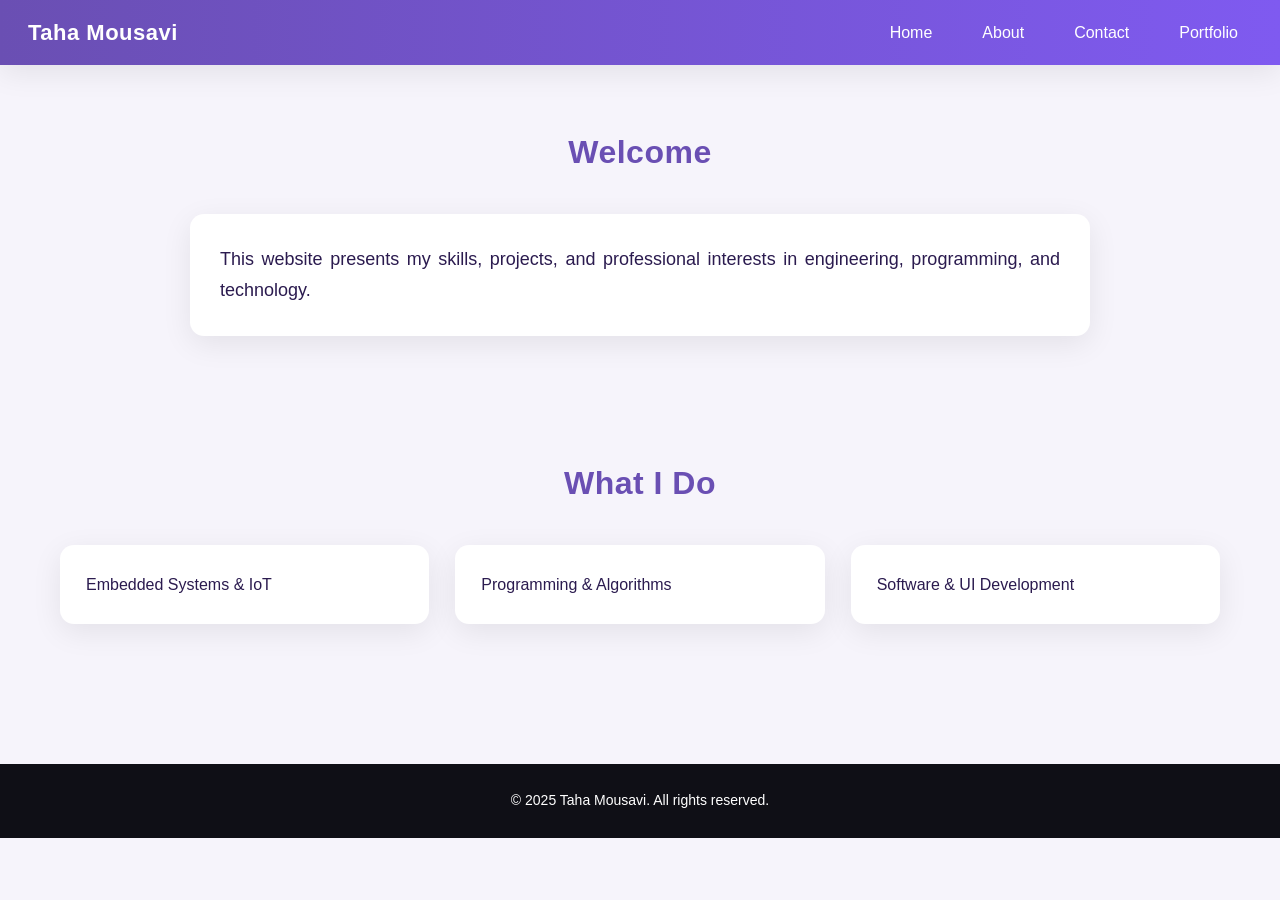
==== index.html @ 92755683 "Initial commit - personal website" ====
<!DOCTYPE html>
<html lang="en">
<head>
  <meta charset="UTF-8">
  <meta name="viewport" content="width=device-width, initial-scale=1.0">
  <title>Taha Mousavi | Home</title>
  <link rel="stylesheet" href="navbar.css">
</head>
<body>

<div class="navbar">
  <span class="logo">Taha Mousavi</span>
  <ul>
    <li><a href="index.html">Home</a></li>
    <li><a href="about.html">About</a></li>
    <li><a href="contact.html">Contact</a></li>
    <li><a href="portfolio.html">Portfolio</a></li>
  </ul>
</div>

<section class="about-section">
  <h2 class="h2txt">Welcome</h2>
  <p class="text-about">
    This website presents my skills, projects, and professional interests in
    engineering, programming, and technology.
  </p>
</section>

<section class="portfolio">
  <h2 class="h2txt">What I Do</h2>
  <ul class="project-list">
    <li>Embedded Systems & IoT</li>
    <li>Programming & Algorithms</li>
    <li>Software & UI Development</li>
  </ul>
</section>

<footer class="site-footer">
  <p>&copy; 2025 Taha Mousavi. All rights reserved.</p>
</footer>

</body>
</html>
---- navbar.css ----
* {
  margin: 0;
  padding: 0;
  box-sizing: border-box;
}

:root {
  --primary: #6a4fb3;
  --secondary: #d9ccff;
  --bg: #f6f4fb;
  --card-bg: #ffffff;
  --text-dark: #2b1b4f;
  --accent: #5c7cfa;
  --radius: 14px;
  --shadow-soft: 0 8px 30px rgba(0,0,0,0.08);
  --shadow-hover: 0 14px 45px rgba(5, 5, 5, 0.15);
}

body {
  font-family: "Segoe UI", Arial, sans-serif;
  line-height: 1.7;
  background-color: var(--bg);
  color: var(--text-dark);
}


.navbar {
  background: linear-gradient(90deg, var(--primary), #7f5af0);
  display: flex;
  justify-content: space-between;
  align-items: center;
  padding: 0 28px;
  height: 65px;
  box-shadow: var(--shadow-soft);
}

.logo {
  color: #fff;
  font-size: 22px;
  font-weight: 700;
  letter-spacing: 0.5px;
}

.navbar ul {
  list-style: none;
  display: flex;
  gap: 22px;
}

.navbar ul li a {
  color: #fff;
  text-decoration: none;
  padding: 8px 14px;
  border-radius: 8px;
  font-weight: 500;
  transition: background 0.3s, transform 0.2s;
}

.navbar ul li a:hover {
  background: rgba(255,255,255,0.18);
  transform: translateY(-2px);
}

.navbar ul li a.active {
  background: rgba(255,255,255,0.28);
  font-weight: 600;
}


section {
  padding: 60px 20px;
}

.h2txt {
  text-align: center;
  color: var(--primary);
  font-size: 32px;
  margin-bottom: 35px;
  letter-spacing: 0.5px;
}


.about-section {
  max-width: 1100px;
  margin: auto;
  display: flex;
  flex-direction: column;
  align-items: center;
}

.image-box {
  text-align: center;
  margin-bottom: 30px;
}

.image-box img {
  width: 190px;
  border-radius: 22px;
  box-shadow: var(--shadow-soft);
}

.image-box figcaption {
  margin-top: 10px;
  font-size: 14px;
  opacity: 0.7;
}

.text-about {
  max-width: 900px;
  background: var(--card-bg);
  padding: 30px;
  border-radius: var(--radius);
  box-shadow: var(--shadow-soft);
  font-size: 18px;
  text-align: justify;
  max-height: 260px;
  overflow-y: auto;
}


.skills-list {
  list-style: none;
  max-width: 1100px;
  margin: 0 auto;
  display: flex;
  flex-wrap: wrap;
  gap: 22px;
}

.skills-list li {
  flex: 1 1 260px;
  background: var(--card-bg);
  padding: 24px;
  border-radius: var(--radius);
  box-shadow: var(--shadow-soft);
  font-size: 18px;
  font-weight: 600;
  transition: transform 0.3s, box-shadow 0.3s, background 0.3s;
}

.skills-list li:hover {
  transform: translateY(-8px);
  box-shadow: var(--shadow-hover);
  background: linear-gradient(180deg, #ffffff, #f2eeff);
}

.skill-details {
  margin-top: 12px;
  font-weight: normal;
  font-size: 15px;
}


.portfolio {
  max-width: 1200px;
  margin: auto;
}

.project-list {
  list-style: none;
  display: grid;
  grid-template-columns: repeat(auto-fit, minmax(280px, 1fr));
  gap: 26px;
}

.project-list li {
  background: var(--card-bg);
  padding: 26px;
  border-radius: var(--radius);
  box-shadow: var(--shadow-soft);
  transition: transform 0.3s, box-shadow 0.3s, background 0.3s;
}

.project-list li:hover {
  transform: translateY(-10px);
  box-shadow: var(--shadow-hover);
  background: linear-gradient(180deg, #ffffff, #f2eeff);
}

.project-link {
  display: inline-block;
  margin-top: 12px;
  color: var(--accent);
  text-decoration: none;
  font-weight: 600;
}

.project-link:hover {
  color: var(--primary);
  text-decoration: underline;
}


.contact-section {
  max-width: 800px;
  margin: auto;
}

.contact-form {
  background: var(--card-bg);
  padding: 35px;
  border-radius: var(--radius);
  box-shadow: var(--shadow-soft);
  display: flex;
  flex-direction: column;
  gap: 20px;
}

.form-group {
  display: flex;
  flex-direction: column;
}

.form-group label {
  font-weight: 600;
  margin-bottom: 6px;
}


.form-group input,
.form-group textarea {
  padding: 12px;
  border-radius: 10px;
  border: 2px solid #ddd;
  font-size: 16px;
  transition: border-color 0.3s, box-shadow 0.3s, background 0.3s;
}

.form-group input:hover,
.form-group textarea:hover {
  border-color: var(--accent);
}

.form-group input:focus,
.form-group textarea:focus {
  outline: none;
  border-color: var(--primary);
  background-color: #f3f0ff;
  box-shadow: 0 0 0 3px rgba(106,79,179,0.25);
}


.contact-form button {
  background: var(--accent);
  color: #fff;
  border: none;
  padding: 14px;
  font-size: 17px;
  border-radius: 10px;
  cursor: pointer;
  transition: background 0.3s, transform 0.2s;
}

.contact-form button:hover {
  background: var(--primary);
  transform: translateY(-2px);
}

.site-footer {
  background: #0f0f16;
  color: #fff;
  text-align: center;
  padding: 25px 10px;
  margin-top: 80px;
  font-size: 14px;
}

@media (max-width: 768px) {
  .navbar {
    flex-direction: column;
    height: auto;
    padding: 18px;
  }

  .navbar ul {
    flex-direction: column;
    gap: 14px;
  }

  .text-about {
    font-size: 16px;
    max-height: none;
  }
}
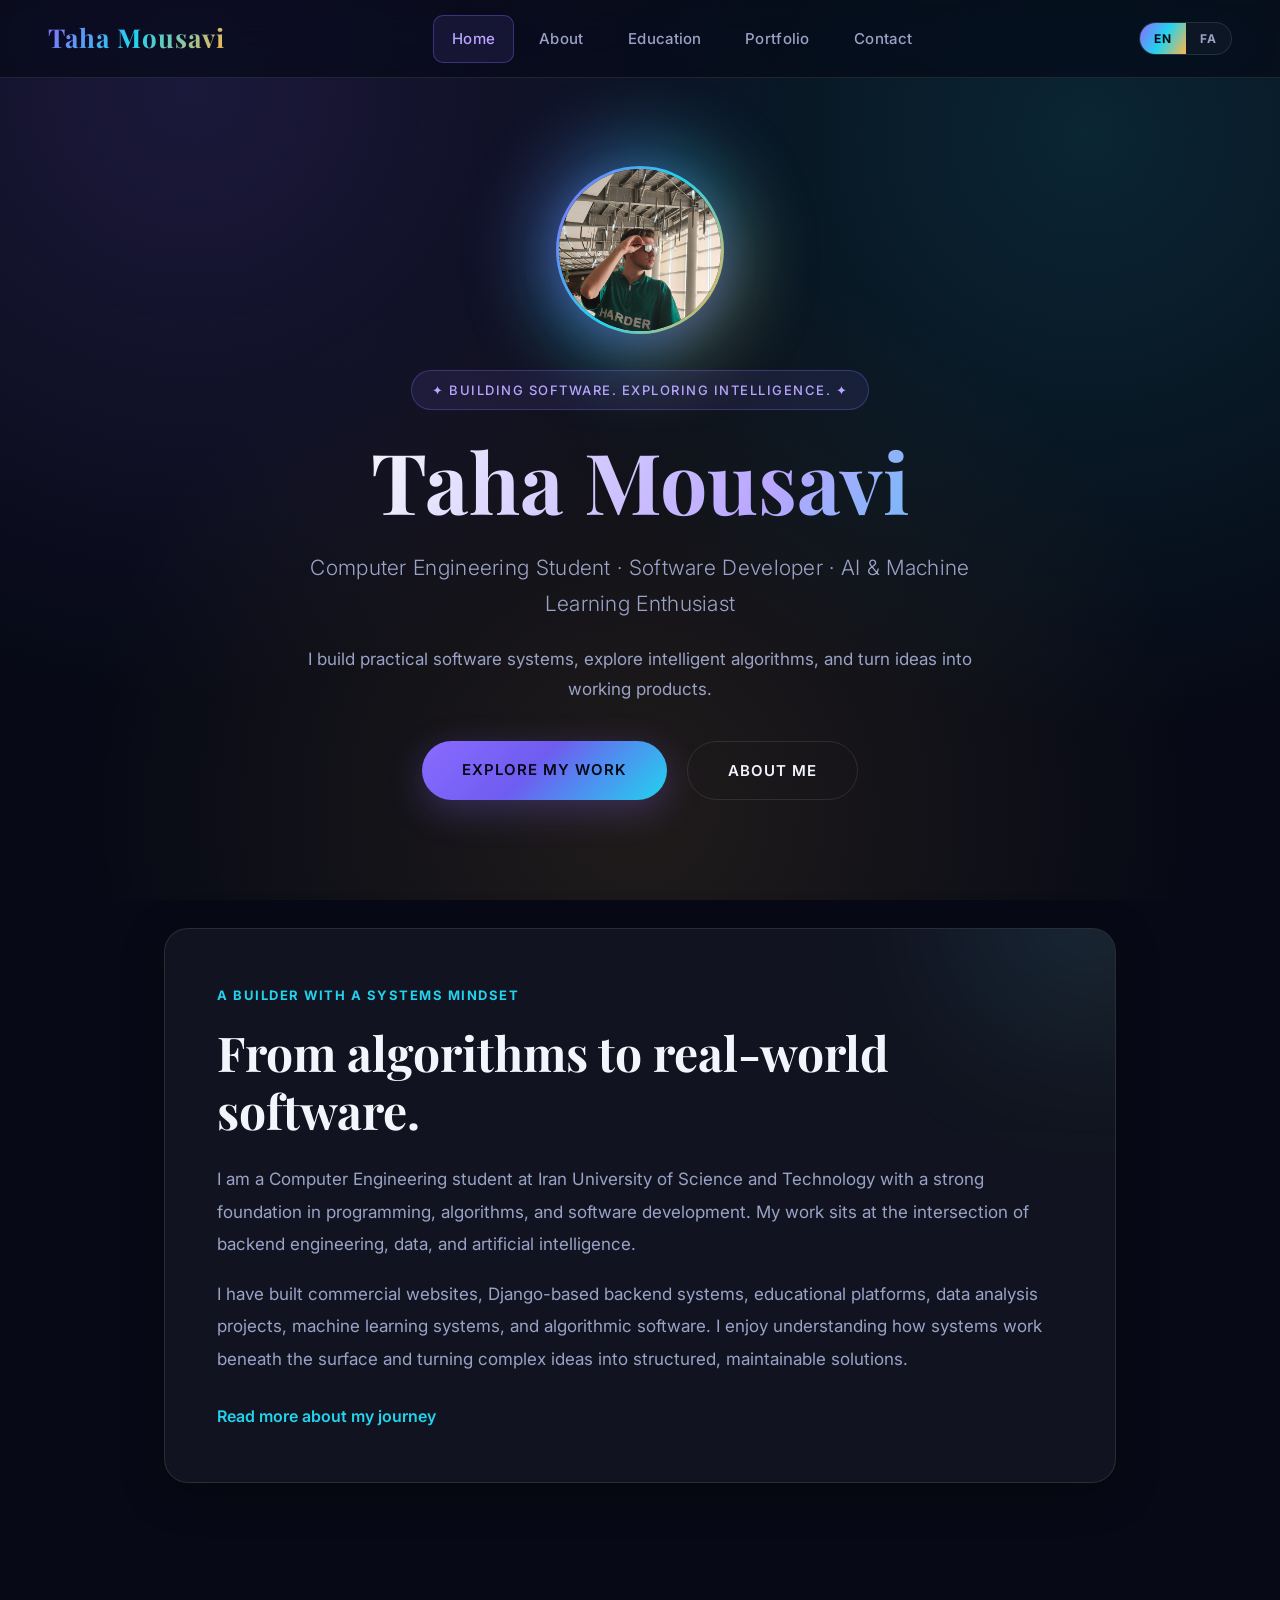
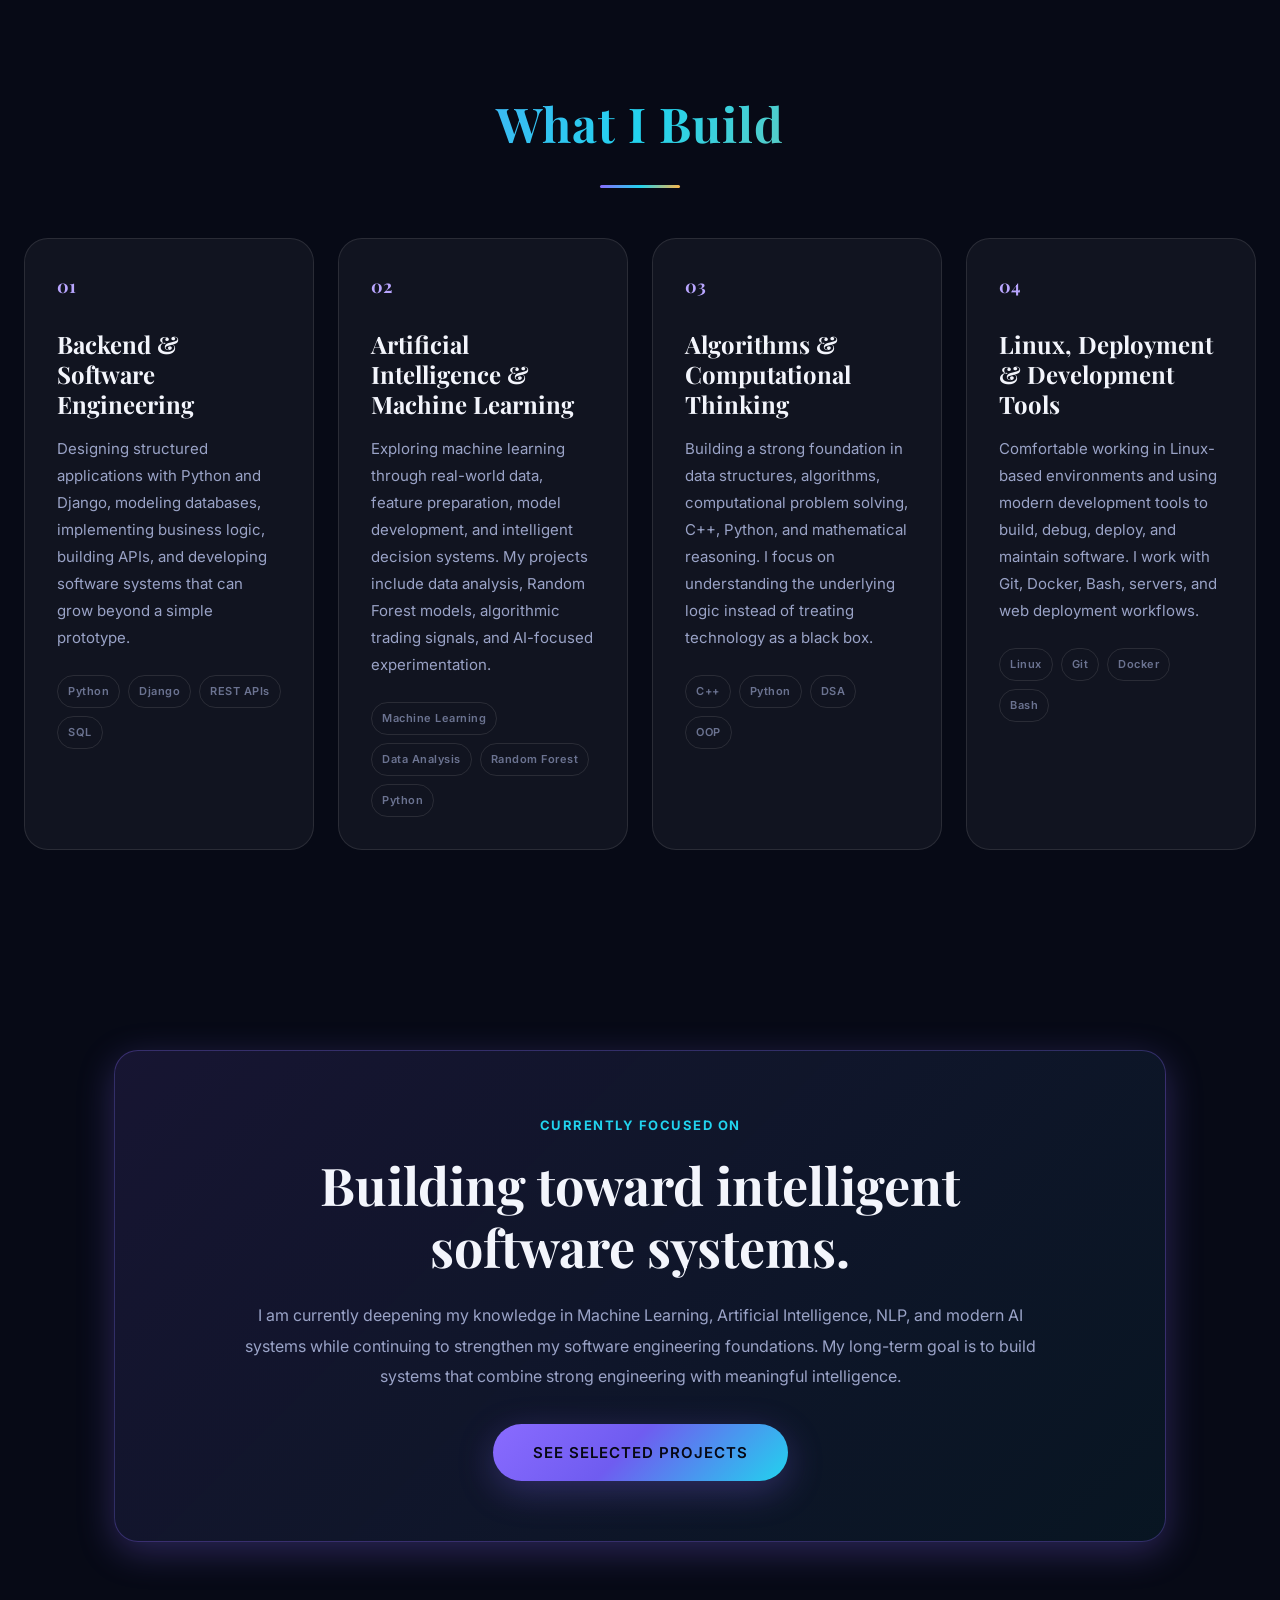
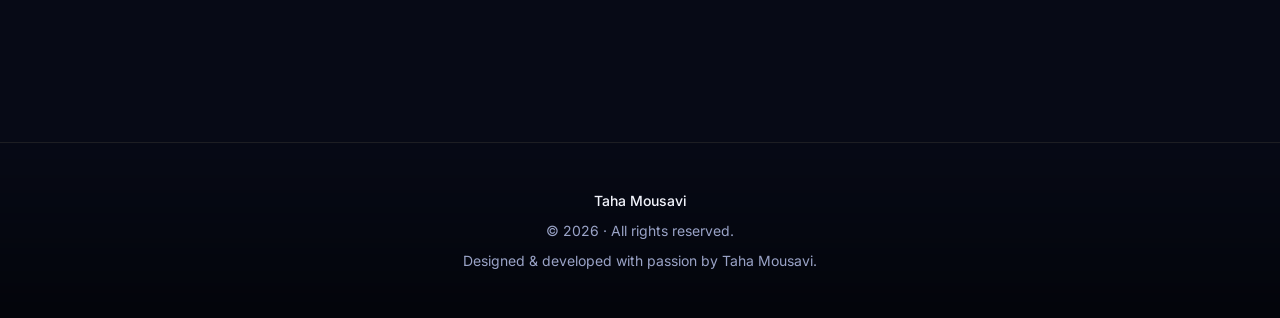
==== commit 480780af: "Update portfolio website and add education page" ====
--- a/index.html
+++ b/index.html
@@ -1,43 +1,599 @@
 <!DOCTYPE html>
-<html lang="en">
+<html lang="en" dir="ltr">
+
 <head>
+
   <meta charset="UTF-8">
+
   <meta name="viewport" content="width=device-width, initial-scale=1.0">
-  <title>Taha Mousavi | Home</title>
+
+  <title
+    data-en="Taha Mousavi | Software Engineer & AI/ML Developer"
+    data-fa="طاها موسوی | مهندس نرم‌افزار و توسعه‌دهنده AI/ML">
+
+    Taha Mousavi | Software Engineer & AI/ML Developer
+
+  </title>
+
+  <meta
+    name="description"
+    data-en="Taha Mousavi is a Computer Engineering student, software developer, and AI/ML enthusiast focused on building practical software systems and intelligent applications."
+    data-fa="طاها موسوی دانشجوی مهندسی کامپیوتر و توسعه‌دهنده نرم‌افزار با تمرکز بر ساخت سیستم‌های کاربردی و اپلیکیشن‌های هوشمند است."
+    content="Taha Mousavi is a Computer Engineering student, software developer, and AI/ML enthusiast focused on building practical software systems and intelligent applications.">
+
   <link rel="stylesheet" href="navbar.css">
+
+  <link rel="preconnect" href="https://fonts.googleapis.com">
+
+  <link rel="preconnect"
+        href="https://fonts.gstatic.com"
+        crossorigin>
+
+  <link
+    href="https://fonts.googleapis.com/css2?family=Inter:wght@300;400;500;600;700;800&family=Playfair+Display:wght@400;600;700&family=Vazirmatn:wght@400;500;600;700&display=swap"
+    rel="stylesheet">
+
 </head>
+
+
 <body>
 
+
+<!-- ================= NAVBAR ================= -->
+
 <div class="navbar">
-  <span class="logo">Taha Mousavi</span>
+
+  <span class="logo">
+    Taha Mousavi
+  </span>
+
+
   <ul>
-    <li><a href="index.html">Home</a></li>
-    <li><a href="about.html">About</a></li>
-    <li><a href="contact.html">Contact</a></li>
-    <li><a href="portfolio.html">Portfolio</a></li>
+
+    <li>
+      <a
+        href="index.html"
+        class="active"
+        data-en="Home"
+        data-fa="خانه">
+
+        Home
+
+      </a>
+    </li>
+
+
+    <li>
+      <a
+        href="about.html"
+        data-en="About"
+        data-fa="درباره من">
+
+        About
+
+      </a>
+    </li>
+
+
+    <li>
+      <a
+        href="education.html"
+        data-en="Education"
+        data-fa="تحصیلات">
+
+        Education
+
+      </a>
+    </li>
+
+
+    <li>
+      <a
+        href="portfolio.html"
+        data-en="Portfolio"
+        data-fa="نمونه‌کارها">
+
+        Portfolio
+
+      </a>
+    </li>
+
+
+    <li>
+      <a
+        href="contact.html"
+        data-en="Contact"
+        data-fa="تماس">
+
+        Contact
+
+      </a>
+    </li>
+
   </ul>
+
+
+  <div class="navbar-controls">
+
+
+    <div
+      class="lang-toggle"
+      role="group"
+      aria-label="Language">
+
+      <button
+        type="button"
+        data-lang="en">
+
+        EN
+
+      </button>
+
+
+      <button
+        type="button"
+        data-lang="fa">
+
+        FA
+
+      </button>
+
+    </div>
+
+
+    <button
+      class="hamburger"
+      aria-label="Toggle menu"
+      aria-expanded="false">
+
+      <span></span>
+
+      <span></span>
+
+      <span></span>
+
+    </button>
+
+  </div>
+
 </div>
 
-<section class="about-section">
-  <h2 class="h2txt">Welcome</h2>
-  <p class="text-about">
-    This website presents my skills, projects, and professional interests in
-    engineering, programming, and technology.
+
+<!-- ================= HERO ================= -->
+
+<section class="hero">
+
+
+  <div class="hero-photo">
+
+    <img
+      src="myphoto.jpeg"
+      alt="Taha Mousavi">
+
+  </div>
+
+
+  <span
+    class="hero-badge"
+    data-en="✦ Building Software. Exploring Intelligence. ✦"
+    data-fa="✦ ساخت نرم‌افزار. کشف هوش. ✦">
+
+    ✦ Building Software. Exploring Intelligence. ✦
+
+  </span>
+
+
+  <h1 class="hero-title">
+
+    Taha Mousavi
+
+  </h1>
+
+
+  <p
+    class="hero-subtitle"
+    data-en="Computer Engineering Student · Software Developer · AI & Machine Learning Enthusiast"
+    data-fa="دانشجوی مهندسی کامپیوتر · توسعه‌دهنده نرم‌افزار · علاقه‌مند به هوش مصنوعی و یادگیری ماشین">
+
+    Computer Engineering Student · Software Developer · AI & Machine Learning Enthusiast
+
   </p>
+
+
+  <p
+    class="hero-intro"
+    data-en="I build practical software systems, explore intelligent algorithms, and turn ideas into working products."
+
+    data-fa="من سیستم‌های نرم‌افزاری کاربردی می‌سازم، الگوریتم‌های هوشمند را بررسی می‌کنم و ایده‌ها را به محصولات واقعی تبدیل می‌کنم.">
+
+    I build practical software systems, explore intelligent algorithms, and turn ideas into working products.
+
+  </p>
+
+
+  <div class="hero-cta">
+
+
+    <a
+      href="portfolio.html"
+      class="btn-primary"
+      data-en="Explore My Work"
+      data-fa="مشاهده پروژه‌ها">
+
+      Explore My Work
+
+    </a>
+
+
+    <a
+      href="about.html"
+      class="btn-secondary"
+      data-en="About Me"
+      data-fa="درباره من">
+
+      About Me
+
+    </a>
+
+  </div>
+
+
 </section>
 
-<section class="portfolio">
-  <h2 class="h2txt">What I Do</h2>
-  <ul class="project-list">
-    <li>Embedded Systems & IoT</li>
-    <li>Programming & Algorithms</li>
-    <li>Software & UI Development</li>
-  </ul>
+
+<!-- ================= PROFILE ================= -->
+
+<section class="profile-section">
+
+
+  <div class="profile-content">
+
+
+    <span
+      class="section-kicker"
+      data-en="A builder with a systems mindset"
+      data-fa="یک سازنده با ذهنیت سیستمی">
+
+      A builder with a systems mindset
+
+    </span>
+
+
+    <h2
+      class="profile-title"
+      data-en="From algorithms to real-world software."
+
+      data-fa="از الگوریتم‌ها تا نرم‌افزارهای واقعی.">
+
+      From algorithms to real-world software.
+
+    </h2>
+
+
+    <p
+      class="profile-text"
+      data-en="I am a Computer Engineering student at Iran University of Science and Technology with a strong foundation in programming, algorithms, and software development. My work sits at the intersection of backend engineering, data, and artificial intelligence."
+
+      data-fa="من دانشجوی مهندسی کامپیوتر در دانشگاه علم و صنعت ایران هستم و پایه‌ای قوی در برنامه‌نویسی، الگوریتم‌ها و توسعه نرم‌افزار دارم. مسیر کاری من در نقطه اتصال مهندسی بک‌اند، داده و هوش مصنوعی قرار دارد.">
+
+      I am a Computer Engineering student at Iran University of Science and Technology with a strong foundation in programming, algorithms, and software development. My work sits at the intersection of backend engineering, data, and artificial intelligence.
+
+    </p>
+
+
+    <p
+      class="profile-text"
+      data-en="I have built commercial websites, Django-based backend systems, educational platforms, data analysis projects, machine learning systems, and algorithmic software. I enjoy understanding how systems work beneath the surface and turning complex ideas into structured, maintainable solutions."
+
+      data-fa="در پروژه‌های مختلف، وب‌سایت‌های تجاری، سیستم‌های بک‌اند مبتنی بر Django، پلتفرم‌های آموزشی، پروژه‌های تحلیل داده، سیستم‌های یادگیری ماشین و نرم‌افزارهای الگوریتمی ساخته‌ام. از درک عمیق نحوه کار سیستم‌ها و تبدیل ایده‌های پیچیده به راهکارهای ساختاریافته و قابل نگهداری لذت می‌برم.">
+
+      I have built commercial websites, Django-based backend systems, educational platforms, data analysis projects, machine learning systems, and algorithmic software. I enjoy understanding how systems work beneath the surface and turning complex ideas into structured, maintainable solutions.
+
+    </p>
+
+
+    <a
+      href="about.html"
+      class="text-link"
+      data-en="Read more about my journey"
+      data-fa="بیشتر درباره مسیر من بخوانید">
+
+      Read more about my journey
+
+    </a>
+
+
+  </div>
+
+
 </section>
 
+
+<!-- ================= EXPERTISE ================= -->
+
+<section class="expertise-section">
+
+
+  <h2
+    class="h2txt"
+    data-en="What I Build"
+    data-fa="چه چیزهایی می‌سازم">
+
+    What I Build
+
+  </h2>
+
+
+  <div class="expertise-grid">
+
+
+    <article class="expertise-card">
+
+
+      <span class="expertise-number">
+        01
+      </span>
+
+
+      <h3
+        data-en="Backend & Software Engineering"
+        data-fa="مهندسی نرم‌افزار و بک‌اند">
+
+        Backend & Software Engineering
+
+      </h3>
+
+
+      <p
+        data-en="Designing structured applications with Python and Django, modeling databases, implementing business logic, building APIs, and developing software systems that can grow beyond a simple prototype."
+
+        data-fa="طراحی اپلیکیشن‌های ساختاریافته با Python و Django، مدل‌سازی پایگاه داده، پیاده‌سازی منطق کسب‌وکار، ساخت API و توسعه سیستم‌هایی که فراتر از یک نمونه اولیه ساده قابلیت رشد دارند.">
+
+        Designing structured applications with Python and Django, modeling databases, implementing business logic, building APIs, and developing software systems that can grow beyond a simple prototype.
+
+      </p>
+
+
+      <div class="tech-tags">
+
+        <span>Python</span>
+
+        <span>Django</span>
+
+        <span>REST APIs</span>
+
+        <span>SQL</span>
+
+      </div>
+
+
+    </article>
+
+
+    <article class="expertise-card">
+
+
+      <span class="expertise-number">
+        02
+      </span>
+
+
+      <h3
+        data-en="Artificial Intelligence & Machine Learning"
+        data-fa="هوش مصنوعی و یادگیری ماشین">
+
+        Artificial Intelligence & Machine Learning
+
+      </h3>
+
+
+      <p
+        data-en="Exploring machine learning through real-world data, feature preparation, model development, and intelligent decision systems. My projects include data analysis, Random Forest models, algorithmic trading signals, and AI-focused experimentation."
+
+        data-fa="بررسی یادگیری ماشین با استفاده از داده‌های واقعی، آماده‌سازی ویژگی‌ها، توسعه مدل و ساخت سیستم‌های تصمیم‌گیری هوشمند. پروژه‌های من شامل تحلیل داده، مدل‌های Random Forest، سیگنال‌های معامله‌گری الگوریتمی و آزمایش‌های مرتبط با هوش مصنوعی هستند.">
+
+        Exploring machine learning through real-world data, feature preparation, model development, and intelligent decision systems. My projects include data analysis, Random Forest models, algorithmic trading signals, and AI-focused experimentation.
+
+      </p>
+
+
+      <div class="tech-tags">
+
+        <span>Machine Learning</span>
+
+        <span>Data Analysis</span>
+
+        <span>Random Forest</span>
+
+        <span>Python</span>
+
+      </div>
+
+
+    </article>
+
+
+    <article class="expertise-card">
+
+
+      <span class="expertise-number">
+        03
+      </span>
+
+
+      <h3
+        data-en="Algorithms & Computational Thinking"
+        data-fa="الگوریتم‌ها و تفکر محاسباتی">
+
+        Algorithms & Computational Thinking
+
+      </h3>
+
+
+      <p
+        data-en="Building a strong foundation in data structures, algorithms, computational problem solving, C++, Python, and mathematical reasoning. I focus on understanding the underlying logic instead of treating technology as a black box."
+
+        data-fa="ساخت پایه‌ای قوی در ساختمان داده، الگوریتم‌ها، حل مسئله محاسباتی، ++C، Python و استدلال ریاضی. تمرکز من بر درک منطق بنیادی سیستم‌هاست، نه استفاده از فناوری‌ها به‌عنوان یک جعبه سیاه.">
+
+        Building a strong foundation in data structures, algorithms, computational problem solving, C++, Python, and mathematical reasoning. I focus on understanding the underlying logic instead of treating technology as a black box.
+
+      </p>
+
+
+      <div class="tech-tags">
+
+        <span>C++</span>
+
+        <span>Python</span>
+
+        <span>DSA</span>
+
+        <span>OOP</span>
+
+      </div>
+
+
+    </article>
+
+
+    <article class="expertise-card">
+
+
+      <span class="expertise-number">
+        04
+      </span>
+
+
+      <h3
+        data-en="Linux, Deployment & Development Tools"
+        data-fa="لینوکس، استقرار و ابزارهای توسعه">
+
+        Linux, Deployment & Development Tools
+
+      </h3>
+
+
+      <p
+        data-en="Comfortable working in Linux-based environments and using modern development tools to build, debug, deploy, and maintain software. I work with Git, Docker, Bash, servers, and web deployment workflows."
+
+        data-fa="تجربه کار در محیط‌های مبتنی بر Linux و استفاده از ابزارهای مدرن برای ساخت، دیباگ، استقرار و نگهداری نرم‌افزار دارم. با Git، Docker، Bash، سرورها و فرآیندهای استقرار وب کار کرده‌ام.">
+
+        Comfortable working in Linux-based environments and using modern development tools to build, debug, deploy, and maintain software. I work with Git, Docker, Bash, servers, and web deployment workflows.
+
+      </p>
+
+
+      <div class="tech-tags">
+
+        <span>Linux</span>
+
+        <span>Git</span>
+
+        <span>Docker</span>
+
+        <span>Bash</span>
+
+      </div>
+
+
+    </article>
+
+
+  </div>
+
+
+</section>
+
+
+<!-- ================= CURRENT FOCUS ================= -->
+
+<section class="focus-section">
+
+
+  <div class="focus-card">
+
+
+    <span
+      class="section-kicker"
+      data-en="Currently focused on"
+      data-fa="تمرکز فعلی من">
+
+      Currently focused on
+
+    </span>
+
+
+    <h2
+      data-en="Building toward intelligent software systems."
+
+      data-fa="حرکت به سمت ساخت سیستم‌های نرم‌افزاری هوشمند.">
+
+      Building toward intelligent software systems.
+
+    </h2>
+
+
+    <p
+      data-en="I am currently deepening my knowledge in Machine Learning, Artificial Intelligence, NLP, and modern AI systems while continuing to strengthen my software engineering foundations. My long-term goal is to build systems that combine strong engineering with meaningful intelligence."
+
+      data-fa="در حال حاضر دانش خود را در زمینه یادگیری ماشین، هوش مصنوعی، پردازش زبان طبیعی و سیستم‌های مدرن AI عمیق‌تر می‌کنم و هم‌زمان پایه‌های مهندسی نرم‌افزار خود را تقویت می‌کنم. هدف بلندمدت من ساخت سیستم‌هایی است که مهندسی قدرتمند را با هوش معنادار ترکیب می‌کنند.">
+
+      I am currently deepening my knowledge in Machine Learning, Artificial Intelligence, NLP, and modern AI systems while continuing to strengthen my software engineering foundations. My long-term goal is to build systems that combine strong engineering with meaningful intelligence.
+
+    </p>
+
+
+    <a
+      href="portfolio.html"
+      class="btn-primary"
+      data-en="See Selected Projects"
+      data-fa="مشاهده پروژه‌های منتخب">
+
+      See Selected Projects
+
+    </a>
+
+
+  </div>
+
+
+</section>
+
+
+<!-- ================= FOOTER ================= -->
+
 <footer class="site-footer">
-  <p>&copy; 2025 Taha Mousavi. All rights reserved.</p>
+
+
+  <p>
+    Taha Mousavi
+  </p>
+
+
+  <p
+    data-en="© 2026 · All rights reserved."
+    data-fa="© ۲۰۲۶ · تمامی حقوق محفوظ است.">
+
+    © 2026 · All rights reserved.
+
+  </p>
+
+
+  <p
+    data-en="Designed & developed with passion by Taha Mousavi."
+    data-fa="طراحی و توسعه با علاقه توسط طاها موسوی.">
+
+    Designed & developed with passion by Taha Mousavi.
+
+  </p>
+
+
 </footer>
 
+
+<script src="Lang.JS" defer></script>
+
+
 </body>
-</html>
+
+</html>
--- a/navbar.css
+++ b/navbar.css
@@ -1,3 +1,7 @@
+/* ============================================
+   TAHA MOUSAVI — "AURORA" RESUME UI 2026
+   Premium, motion-safe, bilingual (EN/FA) design system
+   ============================================ */
 
 * {
   margin: 0;
@@ -6,83 +10,439 @@
 }
 
 :root {
-  --primary: #6a4fb3;
-  --secondary: #d9ccff;
-  --bg: #f6f4fb;
-  --card-bg: #ffffff;
-  --text-dark: #2b1b4f;
-  --accent: #5c7cfa;
-  --radius: 14px;
-  --shadow-soft: 0 8px 30px rgba(0,0,0,0.08);
-  --shadow-hover: 0 14px 45px rgba(5, 5, 5, 0.15);
+  /* ---- Aurora Color System ---- */
+  --bg: #070a16;
+  --bg-alt: #0b0f20;
+  --ink: #f3f5fc;
+  --ink-soft: #9aa3c7;
+  --ink-muted: #6b7391;
+
+  --violet: #8a6bff;
+  --violet-soft: #b9a6ff;
+  --teal: #22d3ee;
+  --amber: #ffb648;
+  --amber-soft: #ffd08a;
+  --rose: #ff6f9c;
+
+  --card-bg: rgba(255, 255, 255, 0.045);
+  --card-bg-hover: rgba(255, 255, 255, 0.07);
+  --card-border: rgba(255, 255, 255, 0.1);
+  --card-border-hover: rgba(138, 107, 255, 0.4);
+
+  --aurora-gradient: linear-gradient(120deg, var(--violet) 0%, var(--teal) 50%, var(--amber) 100%);
+  --aurora-gradient-soft: linear-gradient(120deg, rgba(138,107,255,0.18), rgba(34,211,238,0.14), rgba(255,182,72,0.16));
+  --cta-gradient: linear-gradient(135deg, var(--violet) 0%, #6f5cf0 45%, var(--teal) 100%);
+  --hero-gradient: radial-gradient(circle at 15% 10%, rgba(138,107,255,0.16) 0%, transparent 45%),
+                    radial-gradient(circle at 85% 15%, rgba(34,211,238,0.14) 0%, transparent 45%),
+                    radial-gradient(circle at 50% 90%, rgba(255,182,72,0.10) 0%, transparent 55%);
+
+  /* Shadows */
+  --shadow-soft: 0 10px 40px rgba(0, 0, 0, 0.35);
+  --shadow-hover: 0 22px 60px rgba(0, 0, 0, 0.5);
+  --shadow-violet: 0 10px 36px rgba(138, 107, 255, 0.28);
+  --shadow-teal: 0 10px 36px rgba(34, 211, 238, 0.22);
+  --shadow-amber: 0 10px 36px rgba(255, 182, 72, 0.22);
+
+  /* Design tokens */
+  --radius: 16px;
+  --radius-lg: 24px;
+  --radius-sm: 8px;
+
+  /* Motion — kept to compositor-friendly properties only (transform/opacity),
+     never animate layout-affecting props like left/top/width on hover. */
+  --ease: cubic-bezier(0.22, 1, 0.36, 1);
+  --transition: transform 0.35s var(--ease), box-shadow 0.35s var(--ease), background-color 0.35s var(--ease), border-color 0.35s var(--ease), color 0.25s var(--ease);
+  --transition-fast: transform 0.2s var(--ease), box-shadow 0.2s var(--ease), background-color 0.2s var(--ease), border-color 0.2s var(--ease), color 0.2s var(--ease);
+}
+
+html {
+  scroll-behavior: smooth;
+}
+
+@media (prefers-reduced-motion: reduce) {
+  html { scroll-behavior: auto; }
+  *, *::before, *::after {
+    animation-duration: 0.001ms !important;
+    animation-iteration-count: 1 !important;
+    transition-duration: 0.001ms !important;
+  }
 }
 
 body {
-  font-family: "Segoe UI", Arial, sans-serif;
+  font-family: 'Inter', 'Segoe UI', -apple-system, sans-serif;
   line-height: 1.7;
-  background-color: var(--bg);
-  color: var(--text-dark);
-}
-
-
+  background: var(--bg);
+  color: var(--ink);
+  overflow-x: hidden;
+  min-height: 100vh;
+  position: relative;
+}
+
+/* ---- Farsi mode: RTL + Vazirmatn typeface ---- */
+body.lang-fa {
+  font-family: 'Vazirmatn', 'Inter', sans-serif;
+  direction: rtl;
+}
+
+body.lang-fa .h2txt,
+body.lang-fa .hero-title,
+body.lang-fa .timeline-title,
+body.lang-fa .logo {
+  font-family: 'Vazirmatn', 'Playfair Display', serif;
+}
+
+/* Ambient background — GPU-friendly, no layout thrash */
+body::before {
+  content: '';
+  position: fixed;
+  inset: 0;
+  background: var(--hero-gradient);
+  z-index: -1;
+  will-change: transform, opacity;
+  animation: bgDrift 24s ease-in-out infinite;
+}
+
+@keyframes bgDrift {
+  0%, 100% { transform: scale(1) translate3d(0,0,0); opacity: 1; }
+  50% { transform: scale(1.08) translate3d(0,-1%,0); opacity: 0.9; }
+}
+
+/* ============ NAVBAR ============ */
 .navbar {
-  background: linear-gradient(90deg, var(--primary), #7f5af0);
+  position: sticky;
+  top: 0;
+  z-index: 1000;
+  background: rgba(7, 10, 22, 0.72);
+  backdrop-filter: blur(18px) saturate(160%);
+  -webkit-backdrop-filter: blur(18px) saturate(160%);
+  border-bottom: 1px solid var(--card-border);
   display: flex;
   justify-content: space-between;
   align-items: center;
-  padding: 0 28px;
-  height: 65px;
-  box-shadow: var(--shadow-soft);
+  padding: 0 48px;
+  height: 78px;
+  contain: layout style;
 }
 
 .logo {
-  color: #fff;
-  font-size: 22px;
+  font-family: 'Playfair Display', serif;
+  font-size: 26px;
   font-weight: 700;
-  letter-spacing: 0.5px;
+  letter-spacing: 1px;
+  background: var(--aurora-gradient);
+  -webkit-background-clip: text;
+  -webkit-text-fill-color: transparent;
+  background-clip: text;
+  position: relative;
+  cursor: pointer;
+  display: inline-block;
+}
+
+.logo::after {
+  content: '';
+  position: absolute;
+  bottom: -4px;
+  left: 0;
+  width: 100%;
+  height: 2px;
+  background: var(--aurora-gradient);
+  transform: scaleX(0);
+  transform-origin: left;
+  transition: transform 0.4s var(--ease);
+}
+
+.logo:hover::after {
+  transform: scaleX(1);
 }
 
 .navbar ul {
   list-style: none;
   display: flex;
-  gap: 22px;
+  gap: 6px;
+  align-items: center;
 }
 
 .navbar ul li a {
-  color: #fff;
+  color: var(--ink-soft);
   text-decoration: none;
+  padding: 10px 18px;
+  border-radius: 10px;
+  font-weight: 500;
+  font-size: 15px;
+  letter-spacing: 0.3px;
+  position: relative;
+  display: inline-block;
+  border: 1px solid transparent;
+  transition: var(--transition-fast);
+  will-change: transform;
+}
+
+.navbar ul li a::before {
+  content: '';
+  position: absolute;
+  inset: 0;
+  border-radius: 10px;
+  background: var(--aurora-gradient-soft);
+  opacity: 0;
+  transform: scaleX(0.85);
+  transform-origin: center;
+  transition: opacity 0.3s var(--ease), transform 0.3s var(--ease);
+  pointer-events: none;
+}
+
+.navbar ul li a:hover::before {
+  opacity: 1;
+  transform: scaleX(1);
+}
+
+.navbar ul li a:hover {
+  color: var(--ink);
+  transform: translateY(-1px);
+}
+
+.navbar ul li a.active {
+  color: var(--violet-soft);
+  background: rgba(138, 107, 255, 0.1);
+  border-color: rgba(138, 107, 255, 0.35);
+}
+
+.navbar-controls {
+  display: flex;
+  align-items: center;
+  gap: 14px;
+}
+
+.lang-toggle {
+  display: flex;
+  border: 1px solid var(--card-border);
+  border-radius: 50px;
+  overflow: hidden;
+  background: rgba(255,255,255,0.03);
+}
+
+.lang-toggle button {
+  border: none;
+  background: transparent;
+  color: var(--ink-soft);
+  font-family: 'Inter', sans-serif;
+  font-size: 12px;
+  font-weight: 700;
+  letter-spacing: 1px;
   padding: 8px 14px;
-  border-radius: 8px;
-  font-weight: 500;
-  transition: background 0.3s, transform 0.2s;
-}
-
-.navbar ul li a:hover {
-  background: rgba(255,255,255,0.18);
-  transform: translateY(-2px);
-}
-
-.navbar ul li a.active {
-  background: rgba(255,255,255,0.28);
-  font-weight: 600;
-}
-
-
+  cursor: pointer;
+  transition: var(--transition-fast);
+}
+
+.lang-toggle button.is-active {
+  color: var(--bg);
+  background: var(--aurora-gradient);
+}
+
+.hamburger {
+  display: none;
+  flex-direction: column;
+  justify-content: center;
+  gap: 5px;
+  width: 34px;
+  height: 34px;
+  background: transparent;
+  border: none;
+  cursor: pointer;
+  padding: 0;
+}
+
+.hamburger span {
+  display: block;
+  height: 2px;
+  width: 100%;
+  background: var(--ink);
+  border-radius: 2px;
+  transition: transform 0.3s var(--ease), opacity 0.3s var(--ease);
+}
+
+.hamburger.is-open span:nth-child(1) { transform: translateY(7px) rotate(45deg); }
+.hamburger.is-open span:nth-child(2) { opacity: 0; }
+.hamburger.is-open span:nth-child(3) { transform: translateY(-7px) rotate(-45deg); }
+
+/* ============ HERO / SECTIONS ============ */
 section {
-  padding: 60px 20px;
+  padding: 100px 24px;
+  position: relative;
+  animation: fadeInUp 0.7s var(--ease) both;
+}
+
+@keyframes fadeInUp {
+  from { opacity: 0; transform: translateY(24px); }
+  to { opacity: 1; transform: translateY(0); }
 }
 
 .h2txt {
   text-align: center;
-  color: var(--primary);
-  font-size: 32px;
-  margin-bottom: 35px;
-  letter-spacing: 0.5px;
-}
-
-
+  font-family: 'Playfair Display', serif;
+  font-size: 48px;
+  font-weight: 700;
+  margin-bottom: 50px;
+  letter-spacing: 1px;
+  background: var(--aurora-gradient);
+  -webkit-background-clip: text;
+  -webkit-text-fill-color: transparent;
+  background-clip: text;
+  position: relative;
+  display: inline-block;
+  width: 100%;
+}
+
+.h2txt::after {
+  content: '';
+  display: block;
+  width: 80px;
+  height: 3px;
+  background: var(--aurora-gradient);
+  margin: 20px auto 0;
+  border-radius: 2px;
+}
+
+/* ============ HERO SECTION (HOME) ============ */
+.hero {
+  min-height: 90vh;
+  display: flex;
+  flex-direction: column;
+  justify-content: center;
+  align-items: center;
+  text-align: center;
+  padding: 80px 24px;
+  position: relative;
+}
+
+.hero-photo {
+  position: relative;
+  margin-bottom: 28px;
+}
+
+.hero-photo::before {
+  content: '';
+  position: absolute;
+  inset: -22px;
+  background: var(--aurora-gradient);
+  border-radius: 50%;
+  filter: blur(38px);
+  opacity: 0.45;
+  z-index: -1;
+  animation: pulse 3.2s ease infinite;
+}
+
+.hero-photo img {
+  width: 168px;
+  height: 168px;
+  object-fit: cover;
+  border-radius: 50%;
+  border: 3px solid transparent;
+  background: linear-gradient(var(--bg), var(--bg)) padding-box,
+              var(--aurora-gradient) border-box;
+  box-shadow: var(--shadow-violet);
+  transition: var(--transition);
+}
+
+.hero-photo img:hover {
+  transform: scale(1.05);
+}
+
+.hero-badge {
+  display: inline-block;
+  padding: 8px 20px;
+  background: rgba(138, 107, 255, 0.1);
+  border: 1px solid rgba(138, 107, 255, 0.3);
+  border-radius: 50px;
+  color: var(--violet-soft);
+  font-size: 13px;
+  font-weight: 500;
+  letter-spacing: 1.5px;
+  text-transform: uppercase;
+  margin-bottom: 24px;
+  animation: pulse 2.4s ease infinite;
+}
+
+@keyframes pulse {
+  0%, 100% { box-shadow: 0 0 0 0 rgba(138, 107, 255, 0.35); }
+  50% { box-shadow: 0 0 0 12px rgba(138, 107, 255, 0); }
+}
+
+.hero-title {
+  font-family: 'Playfair Display', serif;
+  font-size: clamp(42px, 8vw, 84px);
+  font-weight: 700;
+  line-height: 1.1;
+  margin-bottom: 24px;
+  background: linear-gradient(120deg, #f3f5fc 0%, #b9a6ff 35%, #22d3ee 65%, #f3f5fc 100%);
+  -webkit-background-clip: text;
+  -webkit-text-fill-color: transparent;
+  background-clip: text;
+  background-size: 220% auto;
+  animation: shimmer 4s ease infinite;
+}
+
+@keyframes shimmer {
+  0% { background-position: 0% center; }
+  100% { background-position: 220% center; }
+}
+
+.hero-subtitle {
+  font-size: 21px;
+  color: var(--ink-soft);
+  max-width: 700px;
+  margin: 0 auto 40px;
+  font-weight: 300;
+  letter-spacing: 0.3px;
+}
+
+.hero-cta {
+  display: flex;
+  gap: 20px;
+  justify-content: center;
+  flex-wrap: wrap;
+}
+
+.btn-primary, .btn-secondary {
+  padding: 16px 40px;
+  border-radius: 50px;
+  font-size: 15px;
+  font-weight: 600;
+  letter-spacing: 1px;
+  text-transform: uppercase;
+  text-decoration: none;
+  transition: var(--transition);
+  cursor: pointer;
+  border: none;
+  display: inline-block;
+}
+
+.btn-primary {
+  background: var(--cta-gradient);
+  color: #060814;
+  box-shadow: var(--shadow-violet);
+}
+
+.btn-primary:hover {
+  transform: translateY(-4px);
+  box-shadow: 0 20px 50px rgba(138, 107, 255, 0.42);
+}
+
+.btn-secondary {
+  background: transparent;
+  color: var(--ink);
+  border: 1px solid var(--card-border);
+  backdrop-filter: blur(10px);
+}
+
+.btn-secondary:hover {
+  border-color: var(--teal);
+  color: var(--teal);
+  transform: translateY(-4px);
+}
+
+/* ============ ABOUT SECTION ============ */
 .about-section {
-  max-width: 1100px;
+  max-width: 1200px;
   margin: auto;
   display: flex;
   flex-direction: column;
@@ -91,195 +451,1572 @@
 
 .image-box {
   text-align: center;
-  margin-bottom: 30px;
+  margin-bottom: 40px;
+  position: relative;
+}
+
+.image-box::before {
+  content: '';
+  position: absolute;
+  top: -20px;
+  left: 50%;
+  transform: translateX(-50%);
+  width: 240px;
+  height: 240px;
+  background: var(--aurora-gradient);
+  border-radius: 50%;
+  filter: blur(60px);
+  opacity: 0.4;
+  z-index: -1;
+  animation: pulse 3s ease infinite;
 }
 
 .image-box img {
-  width: 190px;
-  border-radius: 22px;
-  box-shadow: var(--shadow-soft);
+  width: 220px;
+  height: 220px;
+  object-fit: cover;
+  border-radius: 50%;
+  border: 3px solid transparent;
+  background: linear-gradient(var(--bg), var(--bg)) padding-box,
+              var(--aurora-gradient) border-box;
+  box-shadow: var(--shadow-violet);
+  transition: var(--transition);
+}
+
+.image-box img:hover {
+  transform: scale(1.05) rotate(2deg);
 }
 
 .image-box figcaption {
-  margin-top: 10px;
+  margin-top: 16px;
   font-size: 14px;
-  opacity: 0.7;
+  color: var(--ink-soft);
+  font-style: italic;
+  letter-spacing: 1px;
 }
 
 .text-about {
   max-width: 900px;
   background: var(--card-bg);
-  padding: 30px;
-  border-radius: var(--radius);
+  backdrop-filter: blur(20px);
+  border: 1px solid var(--card-border);
+  padding: 40px;
+  border-radius: var(--radius-lg);
   box-shadow: var(--shadow-soft);
-  font-size: 18px;
+  font-size: 17px;
+  line-height: 1.9;
   text-align: justify;
-  max-height: 260px;
-  overflow-y: auto;
-}
-
-
+  color: var(--ink-soft);
+  position: relative;
+  overflow: hidden;
+}
+
+.text-about::before {
+  content: '"';
+  position: absolute;
+  top: -20px;
+  left: 20px;
+  font-family: 'Playfair Display', serif;
+  font-size: 120px;
+  color: var(--violet);
+  opacity: 0.18;
+  line-height: 1;
+}
+
+body.lang-fa .text-about::before {
+  left: auto;
+  right: 20px;
+}
+
+/* ============ SKILLS ============ */
 .skills-list {
   list-style: none;
-  max-width: 1100px;
-  margin: 0 auto;
-  display: flex;
-  flex-wrap: wrap;
-  gap: 22px;
+  max-width: 1200px;
+  margin: 40px auto 0;
+  display: grid;
+  grid-template-columns: repeat(auto-fit, minmax(260px, 1fr));
+  gap: 24px;
 }
 
 .skills-list li {
-  flex: 1 1 260px;
   background: var(--card-bg);
-  padding: 24px;
+  backdrop-filter: blur(20px);
+  border: 1px solid var(--card-border);
+  padding: 28px;
   border-radius: var(--radius);
-  box-shadow: var(--shadow-soft);
   font-size: 18px;
   font-weight: 600;
-  transition: transform 0.3s, box-shadow 0.3s, background 0.3s;
+  color: var(--ink);
+  transition: var(--transition);
+  position: relative;
+  overflow: hidden;
+  cursor: default;
+}
+
+.skills-list li::before {
+  content: '';
+  position: absolute;
+  top: 0;
+  left: 0;
+  width: 4px;
+  height: 100%;
+  background: var(--aurora-gradient);
+  transform: scaleY(0);
+  transform-origin: bottom;
+  transition: transform 0.4s var(--ease);
+}
+
+body.lang-fa .skills-list li::before {
+  left: auto;
+  right: 0;
+}
+
+.skills-list li:hover::before {
+  transform: scaleY(1);
 }
 
 .skills-list li:hover {
   transform: translateY(-8px);
-  box-shadow: var(--shadow-hover);
-  background: linear-gradient(180deg, #ffffff, #f2eeff);
+  border-color: var(--card-border-hover);
+  box-shadow: var(--shadow-violet);
+  background: var(--card-bg-hover);
 }
 
 .skill-details {
   margin-top: 12px;
   font-weight: normal;
-  font-size: 15px;
-}
-
-
+  font-size: 14px;
+  color: var(--ink-muted);
+}
+
+/* ============ PORTFOLIO / PROJECTS (also used on Home) ============ */
 .portfolio {
-  max-width: 1200px;
+  max-width: 1300px;
   margin: auto;
 }
 
 .project-list {
   list-style: none;
   display: grid;
-  grid-template-columns: repeat(auto-fit, minmax(280px, 1fr));
-  gap: 26px;
+  grid-template-columns: repeat(auto-fit, minmax(300px, 1fr));
+  gap: 28px;
 }
 
 .project-list li {
   background: var(--card-bg);
-  padding: 26px;
-  border-radius: var(--radius);
-  box-shadow: var(--shadow-soft);
-  transition: transform 0.3s, box-shadow 0.3s, background 0.3s;
+  backdrop-filter: blur(20px);
+  border: 1px solid var(--card-border);
+  padding: 32px;
+  border-radius: var(--radius-lg);
+  transition: var(--transition);
+  position: relative;
+  overflow: hidden;
+}
+
+.project-list li::before {
+  content: '';
+  position: absolute;
+  top: 0;
+  left: 0;
+  right: 0;
+  height: 3px;
+  background: var(--aurora-gradient);
+  transform: scaleX(0);
+  transform-origin: left;
+  transition: transform 0.5s var(--ease);
+}
+
+.project-list li:hover::before {
+  transform: scaleX(1);
 }
 
 .project-list li:hover {
   transform: translateY(-10px);
+  border-color: var(--card-border-hover);
   box-shadow: var(--shadow-hover);
-  background: linear-gradient(180deg, #ffffff, #f2eeff);
+  background: var(--card-bg-hover);
+}
+
+.project-list li strong {
+  font-family: 'Playfair Display', serif;
+  font-size: 22px;
+  color: var(--violet-soft);
+  display: block;
+  margin-bottom: 12px;
+  letter-spacing: 0.5px;
+}
+
+.project-list li p {
+  color: var(--ink-soft);
+  font-size: 15px;
+  line-height: 1.7;
+  margin-bottom: 16px;
 }
 
 .project-link {
-  display: inline-block;
+  display: inline-flex;
+  align-items: center;
+  gap: 8px;
   margin-top: 12px;
-  color: var(--accent);
+  color: var(--teal);
   text-decoration: none;
   font-weight: 600;
+  font-size: 14px;
+  letter-spacing: 0.5px;
+  text-transform: uppercase;
+  padding: 10px 20px;
+  border: 1px solid rgba(34, 211, 238, 0.3);
+  border-radius: 50px;
+  transition: var(--transition);
+}
+
+.project-link::after {
+  content: '→';
+  transition: transform 0.3s var(--ease);
+}
+
+body.lang-fa .project-link::after {
+  content: '←';
 }
 
 .project-link:hover {
-  color: var(--primary);
-  text-decoration: underline;
-}
-
-
+  background: rgba(34, 211, 238, 0.1);
+  border-color: var(--teal);
+  box-shadow: var(--shadow-teal);
+}
+
+.project-link:hover::after {
+  transform: translateX(4px);
+}
+
+body.lang-fa .project-link:hover::after {
+  transform: translateX(-4px);
+}
+
+/* ============ EDUCATION TIMELINE ============ */
+.education-section {
+  max-width: 900px;
+  margin: auto;
+}
+
+.timeline {
+  position: relative;
+  padding: 20px 0;
+}
+
+.timeline::before {
+  content: '';
+  position: absolute;
+  top: 0;
+  left: 30px;
+  width: 2px;
+  height: 100%;
+  background: var(--aurora-gradient);
+  border-radius: 2px;
+}
+
+body.lang-fa .timeline::before {
+  left: auto;
+  right: 30px;
+}
+
+.timeline-item {
+  position: relative;
+  padding: 20px 20px 30px 80px;
+  margin-bottom: 20px;
+  animation: fadeInLeft 0.7s var(--ease) both;
+}
+
+body.lang-fa .timeline-item {
+  padding: 20px 80px 30px 20px;
+}
+
+@keyframes fadeInLeft {
+  from { opacity: 0; transform: translateX(-24px); }
+  to { opacity: 1; transform: translateX(0); }
+}
+
+.timeline-item::before {
+  content: '';
+  position: absolute;
+  left: 22px;
+  top: 30px;
+  width: 18px;
+  height: 18px;
+  background: var(--violet);
+  border: 4px solid var(--bg);
+  border-radius: 50%;
+  box-shadow: 0 0 0 3px var(--violet), var(--shadow-violet);
+  z-index: 1;
+}
+
+body.lang-fa .timeline-item::before {
+  left: auto;
+  right: 22px;
+}
+
+.timeline-card {
+  background: var(--card-bg);
+  backdrop-filter: blur(20px);
+  border: 1px solid var(--card-border);
+  padding: 28px;
+  border-radius: var(--radius);
+  transition: var(--transition);
+}
+
+.timeline-card:hover {
+  border-color: var(--card-border-hover);
+  transform: translateX(8px);
+  box-shadow: var(--shadow-violet);
+}
+
+body.lang-fa .timeline-card:hover {
+  transform: translateX(-8px);
+}
+
+.timeline-date {
+  display: inline-block;
+  padding: 6px 16px;
+  background: rgba(138, 107, 255, 0.15);
+  color: var(--violet-soft);
+  border-radius: 50px;
+  font-size: 13px;
+  font-weight: 600;
+  letter-spacing: 1px;
+  margin-bottom: 12px;
+}
+
+.timeline-title {
+  font-family: 'Playfair Display', serif;
+  font-size: 24px;
+  color: var(--ink);
+  margin-bottom: 8px;
+}
+
+.timeline-subtitle {
+  font-size: 15px;
+  color: var(--teal);
+  font-weight: 500;
+  margin-bottom: 12px;
+}
+
+.timeline-desc {
+  font-size: 15px;
+  color: var(--ink-soft);
+  line-height: 1.7;
+}
+
+/* ============ CONTACT ============ */
 .contact-section {
   max-width: 800px;
   margin: auto;
 }
 
-.contact-form {
+.contact-info {
+  display: grid;
+  grid-template-columns: repeat(auto-fit, minmax(200px, 1fr));
+  gap: 20px;
+  margin-bottom: 40px;
+}
+
+.contact-card {
   background: var(--card-bg);
-  padding: 35px;
+  backdrop-filter: blur(20px);
+  border: 1px solid var(--card-border);
+  padding: 24px;
   border-radius: var(--radius);
+  text-align: center;
+  transition: var(--transition);
+}
+
+.contact-card:hover {
+  transform: translateY(-6px);
+  border-color: var(--card-border-hover);
+  box-shadow: var(--shadow-violet);
+}
+
+.contact-card-icon {
+  font-size: 32px;
+  margin-bottom: 12px;
+  display: block;
+  color: var(--violet-soft);
+}
+
+.contact-card-label {
+  font-size: 12px;
+  color: var(--ink-muted);
+  letter-spacing: 2px;
+  text-transform: uppercase;
+  margin-bottom: 8px;
+}
+
+.contact-card-value {
+  font-size: 15px;
+  color: var(--ink);
+  font-weight: 500;
+  word-break: break-word;
+}
+
+.contact-card-value a {
+  color: var(--ink);
+  text-decoration: none;
+  transition: var(--transition-fast);
+}
+
+.contact-card-value a:hover {
+  color: var(--violet-soft);
+  text-decoration: underline;
+}
+
+/* ============ MORE BUTTON ============ */
+.more-btn {
+  display: inline-flex;
+  align-items: center;
+  gap: 10px;
+  margin-top: 2rem;
+  padding: 14px 32px;
+  background: transparent;
+  color: var(--violet-soft);
+  text-decoration: none;
+  border: 1px solid var(--violet);
+  border-radius: 50px;
+  font-weight: 600;
+  font-size: 14px;
+  letter-spacing: 1.5px;
+  text-transform: uppercase;
+  transition: var(--transition);
+}
+
+.more-btn::after {
+  content: '↓';
+  transition: transform 0.3s var(--ease);
+}
+
+.more-btn:hover {
+  background: var(--cta-gradient);
+  color: #060814;
+  transform: translateY(-3px);
+  box-shadow: var(--shadow-violet);
+}
+
+.more-btn:hover::after {
+  transform: translateY(4px);
+}
+
+/* ============ FOOTER ============ */
+.site-footer {
+  background: linear-gradient(180deg, transparent, rgba(0, 0, 0, 0.5));
+  border-top: 1px solid var(--card-border);
+  color: var(--ink-soft);
+  text-align: center;
+  padding: 40px 20px;
+  margin-top: 100px;
+  font-size: 14px;
+}
+
+.site-footer p {
+  margin: 6px 0;
+}
+
+.site-footer p:first-child {
+  color: var(--ink);
+  font-weight: 500;
+}
+
+/* ============ RESPONSIVE ============ */
+@media (max-width: 900px) {
+  .navbar {
+    padding: 0 20px;
+    height: 68px;
+  }
+
+  .navbar > ul {
+    position: fixed;
+    top: 68px;
+    left: 0;
+    right: 0;
+    flex-direction: column;
+    align-items: stretch;
+    gap: 2px;
+    background: rgba(7, 10, 22, 0.97);
+    backdrop-filter: blur(18px);
+    border-bottom: 1px solid var(--card-border);
+    padding: 12px;
+    transform: translateY(-12px);
+    opacity: 0;
+    pointer-events: none;
+    transition: transform 0.3s var(--ease), opacity 0.3s var(--ease);
+    max-height: calc(100vh - 68px);
+    overflow-y: auto;
+  }
+
+  .navbar > ul.is-open {
+    transform: translateY(0);
+    opacity: 1;
+    pointer-events: auto;
+  }
+
+  .navbar ul li a {
+    display: block;
+    padding: 14px 16px;
+    text-align: center;
+  }
+
+  .hamburger {
+    display: flex;
+  }
+
+  .logo {
+    font-size: 21px;
+  }
+
+  .h2txt {
+    font-size: 32px;
+  }
+
+  .hero-title {
+    font-size: 42px;
+  }
+
+  .hero-subtitle {
+    font-size: 18px;
+  }
+
+  section {
+    padding: 60px 20px;
+  }
+
+  .timeline::before {
+    left: 20px;
+  }
+
+  body.lang-fa .timeline::before {
+    left: auto;
+    right: 20px;
+  }
+
+  .timeline-item {
+    padding-left: 60px;
+    padding-right: 20px;
+  }
+
+  body.lang-fa .timeline-item {
+    padding-right: 60px;
+    padding-left: 20px;
+  }
+
+  .timeline-item::before {
+    left: 12px;
+  }
+
+  body.lang-fa .timeline-item::before {
+    left: auto;
+    right: 12px;
+  }
+}
+
+@media (max-width: 480px) {
+  .navbar-controls {
+    gap: 8px;
+  }
+
+  .lang-toggle button {
+    padding: 6px 10px;
+    font-size: 11px;
+  }
+
+  .hero-photo img {
+    width: 132px;
+    height: 132px;
+  }
+
+  .btn-primary, .btn-secondary {
+    padding: 14px 28px;
+    font-size: 13px;
+  }
+}
+
+a:focus-visible,
+button:focus-visible,
+input:focus-visible,
+textarea:focus-visible {
+  outline: 2px solid var(--teal);
+  outline-offset: 3px;
+}
+
+::-webkit-scrollbar {
+  width: 10px;
+}
+
+::-webkit-scrollbar-track {
+  background: var(--bg);
+}
+
+::-webkit-scrollbar-thumb {
+  background: linear-gradient(180deg, var(--violet), var(--teal));
+  border-radius: 10px;
+}
+
+::-webkit-scrollbar-thumb:hover {
+  background: var(--violet-soft);
+}
+/* ============================================
+   HOME PAGE — PROFESSIONAL PROFILE SECTIONS
+   ============================================ */
+
+
+/* ============ HERO INTRO ============ */
+
+.hero-intro {
+
+  max-width: 680px;
+
+  margin: -18px auto 36px;
+
+  color: var(--ink-soft);
+
+  font-size: 17px;
+
+  line-height: 1.8;
+
+  font-weight: 400;
+
+}
+
+
+/* ============ PROFILE SECTION ============ */
+
+.profile-section {
+
+  max-width: 1000px;
+
+  margin: 0 auto;
+
+  padding-top: 40px;
+
+}
+
+
+.profile-content {
+
+  background: var(--card-bg);
+
+  border: 1px solid var(--card-border);
+
+  border-radius: var(--radius-lg);
+
+  padding: 52px;
+
+  backdrop-filter: blur(20px);
+
   box-shadow: var(--shadow-soft);
+
+  position: relative;
+
+  overflow: hidden;
+
+}
+
+
+.profile-content::before {
+
+  content: '';
+
+  position: absolute;
+
+  width: 260px;
+
+  height: 260px;
+
+  top: -150px;
+
+  right: -100px;
+
+  border-radius: 50%;
+
+  background: var(--aurora-gradient);
+
+  filter: blur(80px);
+
+  opacity: 0.12;
+
+}
+
+
+body.lang-fa .profile-content::before {
+
+  right: auto;
+
+  left: -100px;
+
+}
+
+
+.section-kicker {
+
+  display: inline-block;
+
+  margin-bottom: 18px;
+
+  color: var(--teal);
+
+  font-size: 13px;
+
+  font-weight: 700;
+
+  letter-spacing: 1.5px;
+
+  text-transform: uppercase;
+
+}
+
+
+.profile-title {
+
+  max-width: 780px;
+
+  margin-bottom: 24px;
+
+  font-family: 'Playfair Display', serif;
+
+  color: var(--ink);
+
+  font-size: clamp(30px, 5vw, 48px);
+
+  line-height: 1.2;
+
+}
+
+
+.profile-text {
+
+  max-width: 850px;
+
+  margin-bottom: 18px;
+
+  color: var(--ink-soft);
+
+  font-size: 17px;
+
+  line-height: 1.9;
+
+}
+
+
+.text-link {
+
+  display: inline-block;
+
+  margin-top: 10px;
+
+  color: var(--teal);
+
+  font-weight: 600;
+
+  text-decoration: none;
+
+  transition: var(--transition);
+
+}
+
+
+.text-link:hover {
+
+  color: var(--amber);
+
+  transform: translateX(5px);
+
+}
+
+
+body.lang-fa .text-link:hover {
+
+  transform: translateX(-5px);
+
+}
+
+
+/* ============ EXPERTISE ============ */
+
+.expertise-section {
+
+  max-width: 1300px;
+
+  margin: 0 auto;
+
+}
+
+
+.expertise-grid {
+
+  display: grid;
+
+  grid-template-columns:
+    repeat(
+      auto-fit,
+      minmax(
+        280px,
+        1fr
+      )
+    );
+
+  gap: 24px;
+
+}
+
+
+.expertise-card {
+
+  position: relative;
+
+  min-height: 360px;
+
+  padding: 32px;
+
+  border: 1px solid var(--card-border);
+
+  border-radius: var(--radius-lg);
+
+  background: var(--card-bg);
+
+  backdrop-filter: blur(20px);
+
+  transition: var(--transition);
+
+  overflow: hidden;
+
+}
+
+
+.expertise-card::after {
+
+  content: '';
+
+  position: absolute;
+
+  width: 160px;
+
+  height: 160px;
+
+  right: -80px;
+
+  bottom: -80px;
+
+  border-radius: 50%;
+
+  background: var(--aurora-gradient);
+
+  filter: blur(60px);
+
+  opacity: 0;
+
+  transition: opacity 0.4s ease;
+
+}
+
+
+.expertise-card:hover {
+
+  transform: translateY(-10px);
+
+  border-color: var(--card-border-hover);
+
+  box-shadow: var(--shadow-hover);
+
+}
+
+
+.expertise-card:hover::after {
+
+  opacity: 0.14;
+
+}
+
+
+.expertise-number {
+
+  display: block;
+
+  margin-bottom: 28px;
+
+  color: var(--violet-soft);
+
+  font-family: 'Playfair Display', serif;
+
+  font-size: 18px;
+
+  font-weight: 700;
+
+}
+
+
+.expertise-card h3 {
+
+  margin-bottom: 16px;
+
+  color: var(--ink);
+
+  font-family: 'Playfair Display', serif;
+
+  font-size: 24px;
+
+  line-height: 1.25;
+
+}
+
+
+.expertise-card p {
+
+  color: var(--ink-soft);
+
+  font-size: 15px;
+
+  line-height: 1.8;
+
+}
+
+
+.tech-tags {
+
   display: flex;
-  flex-direction: column;
+
+  flex-wrap: wrap;
+
+  gap: 8px;
+
+  margin-top: 24px;
+
+}
+
+
+.tech-tags span {
+
+  padding: 6px 10px;
+
+  border: 1px solid var(--card-border);
+
+  border-radius: 50px;
+
+  color: var(--ink-muted);
+
+  font-size: 11px;
+
+  font-weight: 600;
+
+  letter-spacing: 0.5px;
+
+}
+
+
+body.lang-fa .tech-tags {
+
+  direction: rtl;
+
+}
+
+
+/* ============ CURRENT FOCUS ============ */
+
+.focus-section {
+
+  max-width: 1100px;
+
+  margin: 0 auto;
+
+}
+
+
+.focus-card {
+
+  padding: 60px;
+
+  border: 1px solid rgba(138, 107, 255, 0.3);
+
+  border-radius: var(--radius-lg);
+
+  background:
+
+    linear-gradient(
+
+      135deg,
+
+      rgba(138, 107, 255, 0.12),
+
+      rgba(34, 211, 238, 0.06)
+
+    );
+
+  box-shadow: var(--shadow-violet);
+
+  text-align: center;
+
+}
+
+
+.focus-card h2 {
+
+  max-width: 800px;
+
+  margin: 0 auto 22px;
+
+  color: var(--ink);
+
+  font-family: 'Playfair Display', serif;
+
+  font-size: clamp(30px, 5vw, 52px);
+
+  line-height: 1.2;
+
+}
+
+
+.focus-card p {
+
+  max-width: 820px;
+
+  margin: 0 auto 32px;
+
+  color: var(--ink-soft);
+
+  font-size: 16px;
+
+  line-height: 1.9;
+
+}
+
+
+/* ============ PERSIAN TYPOGRAPHY ============ */
+
+body.lang-fa {
+
+  font-family: 'Vazirmatn', sans-serif;
+
+}
+
+
+body.lang-fa .hero-title,
+
+body.lang-fa .profile-title,
+
+body.lang-fa .focus-card h2,
+
+body.lang-fa .expertise-card h3,
+
+body.lang-fa .h2txt {
+
+  font-family: 'Vazirmatn', sans-serif;
+
+}
+
+
+body.lang-fa .hero-subtitle,
+
+body.lang-fa .hero-intro,
+
+body.lang-fa .profile-text,
+
+body.lang-fa .expertise-card p,
+
+body.lang-fa .focus-card p {
+
+  line-height: 2.1;
+
+}
+
+
+/* ============ HOME RESPONSIVE ============ */
+
+@media (max-width: 700px) {
+
+
+  .profile-content {
+
+    padding: 32px 24px;
+
+  }
+
+
+  .profile-title {
+
+    font-size: 32px;
+
+  }
+
+
+  .profile-text {
+
+    font-size: 15px;
+
+  }
+
+
+  .expertise-card {
+
+    min-height: auto;
+
+    padding: 26px;
+
+  }
+
+
+  .focus-card {
+
+    padding: 40px 24px;
+
+  }
+
+
+  .focus-card h2 {
+
+    font-size: 32px;
+
+  }
+
+
+  .hero-intro {
+
+    font-size: 15px;
+
+    padding: 0 12px;
+
+  }
+
+}
+/* ============================================
+   PORTFOLIO PAGE IMPROVEMENTS
+   ============================================ */
+
+
+/* Portfolio intro */
+
+.portfolio-title {
+
+  max-width: 900px;
+
+  margin: 0 auto 20px;
+
+  color: var(--ink);
+
+  font-family: 'Playfair Display', serif;
+
+  font-size: clamp(32px, 5vw, 58px);
+
+  line-height: 1.15;
+
+  text-align: center;
+
+}
+
+
+.portfolio-intro {
+
+  max-width: 760px;
+
+  margin: 0 auto 60px;
+
+  color: var(--ink-soft);
+
+  font-size: 17px;
+
+  line-height: 1.9;
+
+  text-align: center;
+
+}
+
+
+/* Project technology tags */
+
+.project-stack {
+
+  display: flex;
+
+  flex-wrap: wrap;
+
+  gap: 8px;
+
+  margin-top: 22px;
+
+}
+
+
+.project-stack span {
+
+  padding: 6px 11px;
+
+  border: 1px solid var(--card-border);
+
+  border-radius: 50px;
+
+  color: var(--ink-muted);
+
+  font-size: 11px;
+
+  font-weight: 600;
+
+}
+
+
+/* Featured AI Project */
+
+.featured-project {
+
+  grid-column: 1 / -1;
+
+  position: relative;
+
+  padding: 42px;
+
+  border: 1px solid rgba(138, 107, 255, 0.35);
+
+  border-radius: var(--radius-lg);
+
+  background:
+
+    linear-gradient(
+
+      135deg,
+
+      rgba(138, 107, 255, 0.10),
+
+      rgba(34, 211, 238, 0.04)
+
+    ),
+
+    var(--card-bg);
+
+  box-shadow: var(--shadow-violet);
+
+  overflow: hidden;
+
+}
+
+
+.featured-project::before {
+
+  content: '';
+
+  position: absolute;
+
+  width: 300px;
+
+  height: 300px;
+
+  top: -180px;
+
+  right: -100px;
+
+  border-radius: 50%;
+
+  background: var(--aurora-gradient);
+
+  filter: blur(90px);
+
+  opacity: 0.14;
+
+  pointer-events: none;
+
+}
+
+
+.featured-project::after {
+
+  content: 'AI / ML';
+
+  position: absolute;
+
+  top: 24px;
+
+  right: 32px;
+
+  color: rgba(255, 255, 255, 0.08);
+
+  font-size: 64px;
+
+  font-weight: 800;
+
+  letter-spacing: 4px;
+
+  pointer-events: none;
+
+}
+
+
+body.lang-fa .featured-project::after {
+
+  right: auto;
+
+  left: 32px;
+
+}
+
+
+.project-header {
+
+  position: relative;
+
+  z-index: 1;
+
+  display: flex;
+
+  align-items: center;
+
+  justify-content: space-between;
+
   gap: 20px;
-}
-
-.form-group {
-  display: flex;
-  flex-direction: column;
-}
-
-.form-group label {
-  font-weight: 600;
-  margin-bottom: 6px;
-}
-
-
-.form-group input,
-.form-group textarea {
-  padding: 12px;
-  border-radius: 10px;
-  border: 2px solid #ddd;
+
+  margin-bottom: 20px;
+
+}
+
+
+.project-header strong {
+
+  color: var(--ink);
+
+  font-family: 'Playfair Display', serif;
+
+  font-size: clamp(24px, 4vw, 38px);
+
+  line-height: 1.25;
+
+}
+
+
+.project-badge {
+
+  flex-shrink: 0;
+
+  padding: 7px 13px;
+
+  border: 1px solid rgba(34, 211, 238, 0.3);
+
+  border-radius: 50px;
+
+  color: var(--teal);
+
+  font-size: 11px;
+
+  font-weight: 700;
+
+  letter-spacing: 0.8px;
+
+  text-transform: uppercase;
+
+}
+
+
+.featured-project > p {
+
+  position: relative;
+
+  z-index: 1;
+
+  max-width: 1100px;
+
+  color: var(--ink-soft);
+
   font-size: 16px;
-  transition: border-color 0.3s, box-shadow 0.3s, background 0.3s;
-}
-
-.form-group input:hover,
-.form-group textarea:hover {
-  border-color: var(--accent);
-}
-
-.form-group input:focus,
-.form-group textarea:focus {
-  outline: none;
-  border-color: var(--primary);
-  background-color: #f3f0ff;
-  box-shadow: 0 0 0 3px rgba(106,79,179,0.25);
-}
-
-
-.contact-form button {
-  background: var(--accent);
-  color: #fff;
-  border: none;
-  padding: 14px;
-  font-size: 17px;
-  border-radius: 10px;
-  cursor: pointer;
-  transition: background 0.3s, transform 0.2s;
-}
-
-.contact-form button:hover {
-  background: var(--primary);
-  transform: translateY(-2px);
-}
-
-.site-footer {
-  background: #0f0f16;
-  color: #fff;
-  text-align: center;
-  padding: 25px 10px;
-  margin-top: 80px;
+
+  line-height: 1.9;
+
+}
+
+
+.project-details {
+
+  position: relative;
+
+  z-index: 1;
+
+  display: grid;
+
+  grid-template-columns:
+    repeat(
+      auto-fit,
+      minmax(
+        280px,
+        1fr
+      )
+    );
+
+  gap: 18px;
+
+  margin-top: 30px;
+
+}
+
+
+.project-detail {
+
+  padding: 20px;
+
+  border: 1px solid var(--card-border);
+
+  border-radius: 14px;
+
+  background: rgba(255, 255, 255, 0.025);
+
+}
+
+
+.project-detail strong {
+
+  display: block;
+
+  margin-bottom: 8px;
+
+  color: var(--ink);
+
   font-size: 14px;
-}
-
-@media (max-width: 768px) {
-  .navbar {
+
+}
+
+
+.project-detail span {
+
+  display: block;
+
+  color: var(--ink-muted);
+
+  font-size: 13px;
+
+  line-height: 1.7;
+
+}
+
+
+.project-note {
+
+  position: relative;
+
+  z-index: 1;
+
+  margin-top: 26px !important;
+
+  padding-top: 22px;
+
+  border-top: 1px solid var(--card-border);
+
+  color: var(--ink-muted) !important;
+
+  font-size: 14px !important;
+
+}
+
+
+.featured-project .project-link {
+
+  position: relative;
+
+  z-index: 1;
+
+  display: inline-block;
+
+  margin-top: 20px;
+
+  color: var(--teal);
+
+  font-weight: 700;
+
+  text-decoration: none;
+
+}
+
+
+.featured-project .project-link:hover {
+
+  color: var(--amber);
+
+}
+
+
+/* Persian layout */
+
+body.lang-fa .project-header {
+
+  direction: rtl;
+
+}
+
+
+body.lang-fa .project-details {
+
+  direction: rtl;
+
+}
+
+
+body.lang-fa .project-stack {
+
+  direction: rtl;
+
+}
+
+
+body.lang-fa .project-detail {
+
+  text-align: right;
+
+}
+
+
+/* Mobile */
+
+@media (max-width: 700px) {
+
+
+  .portfolio-title {
+
+    font-size: 34px;
+
+  }
+
+
+  .portfolio-intro {
+
+    font-size: 15px;
+
+    margin-bottom: 40px;
+
+  }
+
+
+  .featured-project {
+
+    padding: 28px 22px;
+
+  }
+
+
+  .project-header {
+
+    align-items: flex-start;
+
     flex-direction: column;
-    height: auto;
-    padding: 18px;
-  }
-
-  .navbar ul {
-    flex-direction: column;
-    gap: 14px;
-  }
-
-  .text-about {
-    font-size: 16px;
-    max-height: none;
-  }
-}
+
+  }
+
+
+  .project-header strong {
+
+    font-size: 26px;
+
+  }
+
+
+  .project-badge {
+
+    font-size: 10px;
+
+  }
+
+
+  .featured-project::after {
+
+    display: none;
+
+  }
+
+
+}
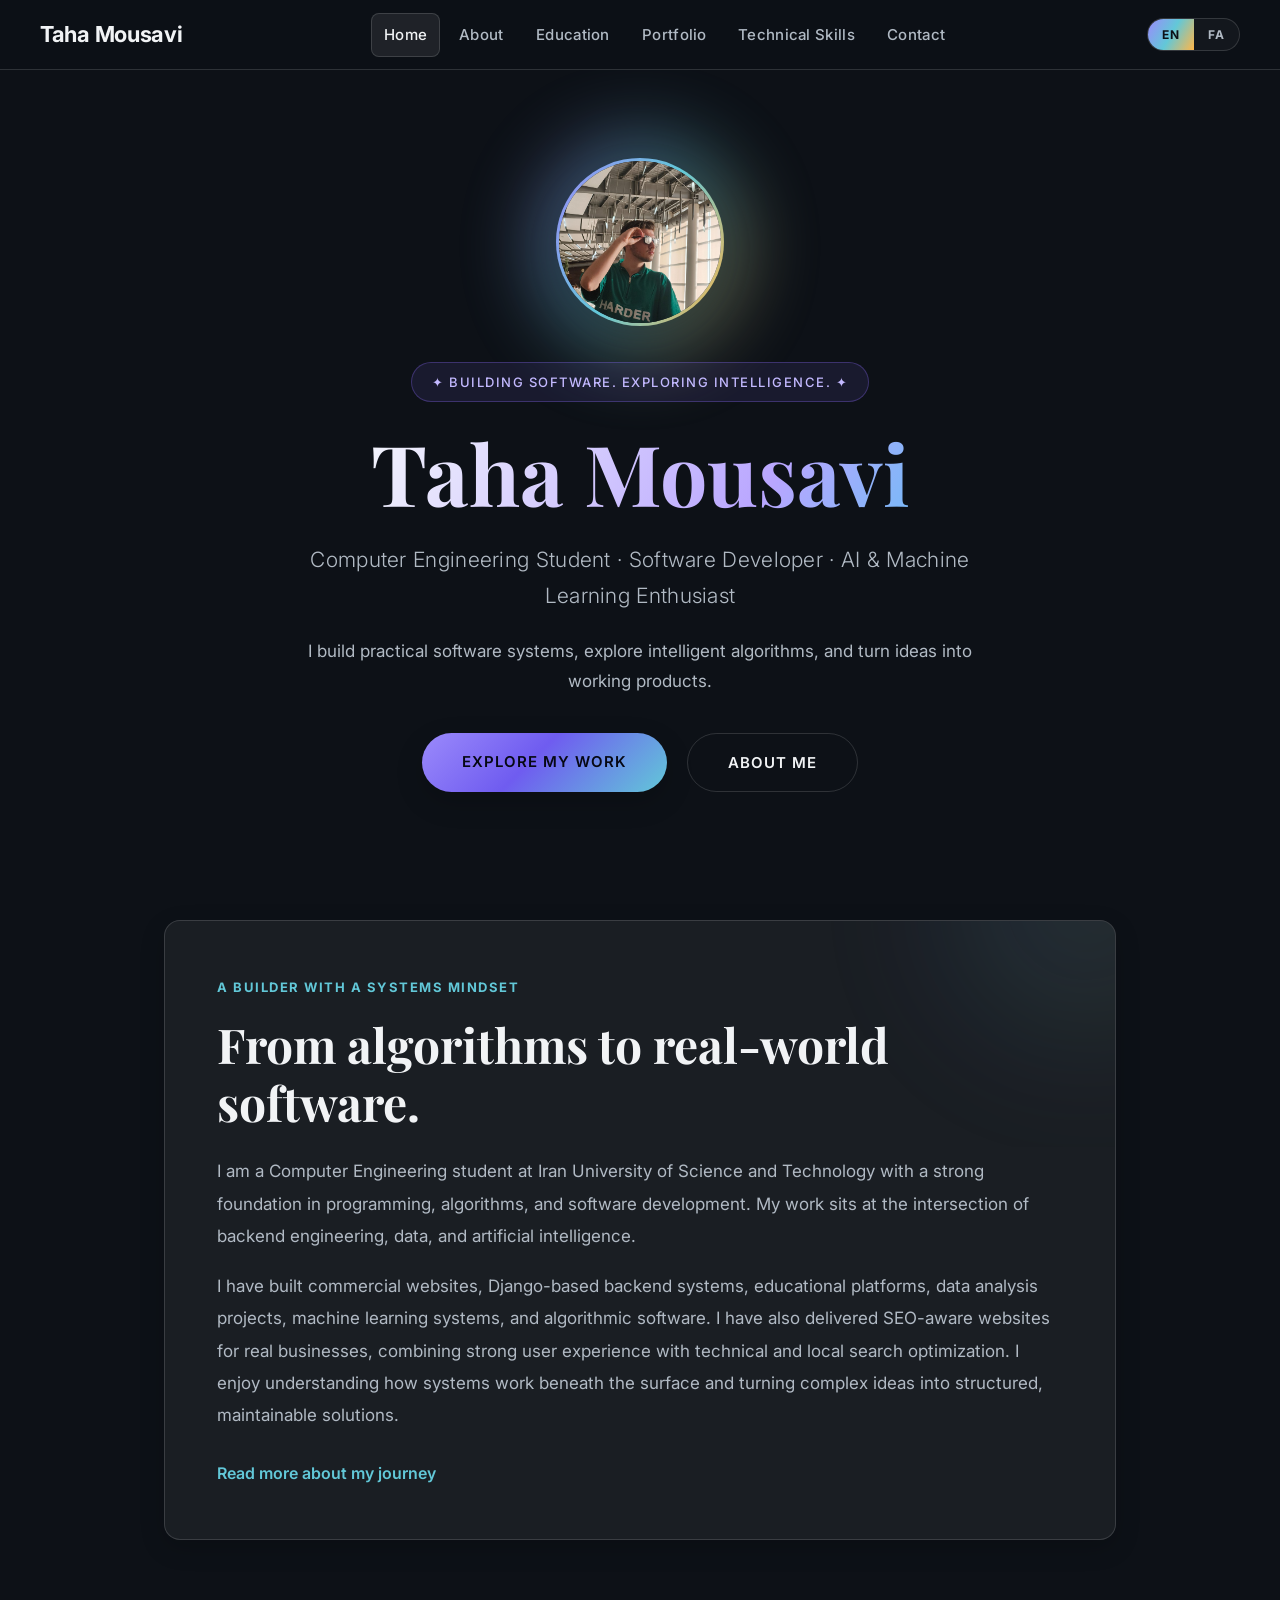
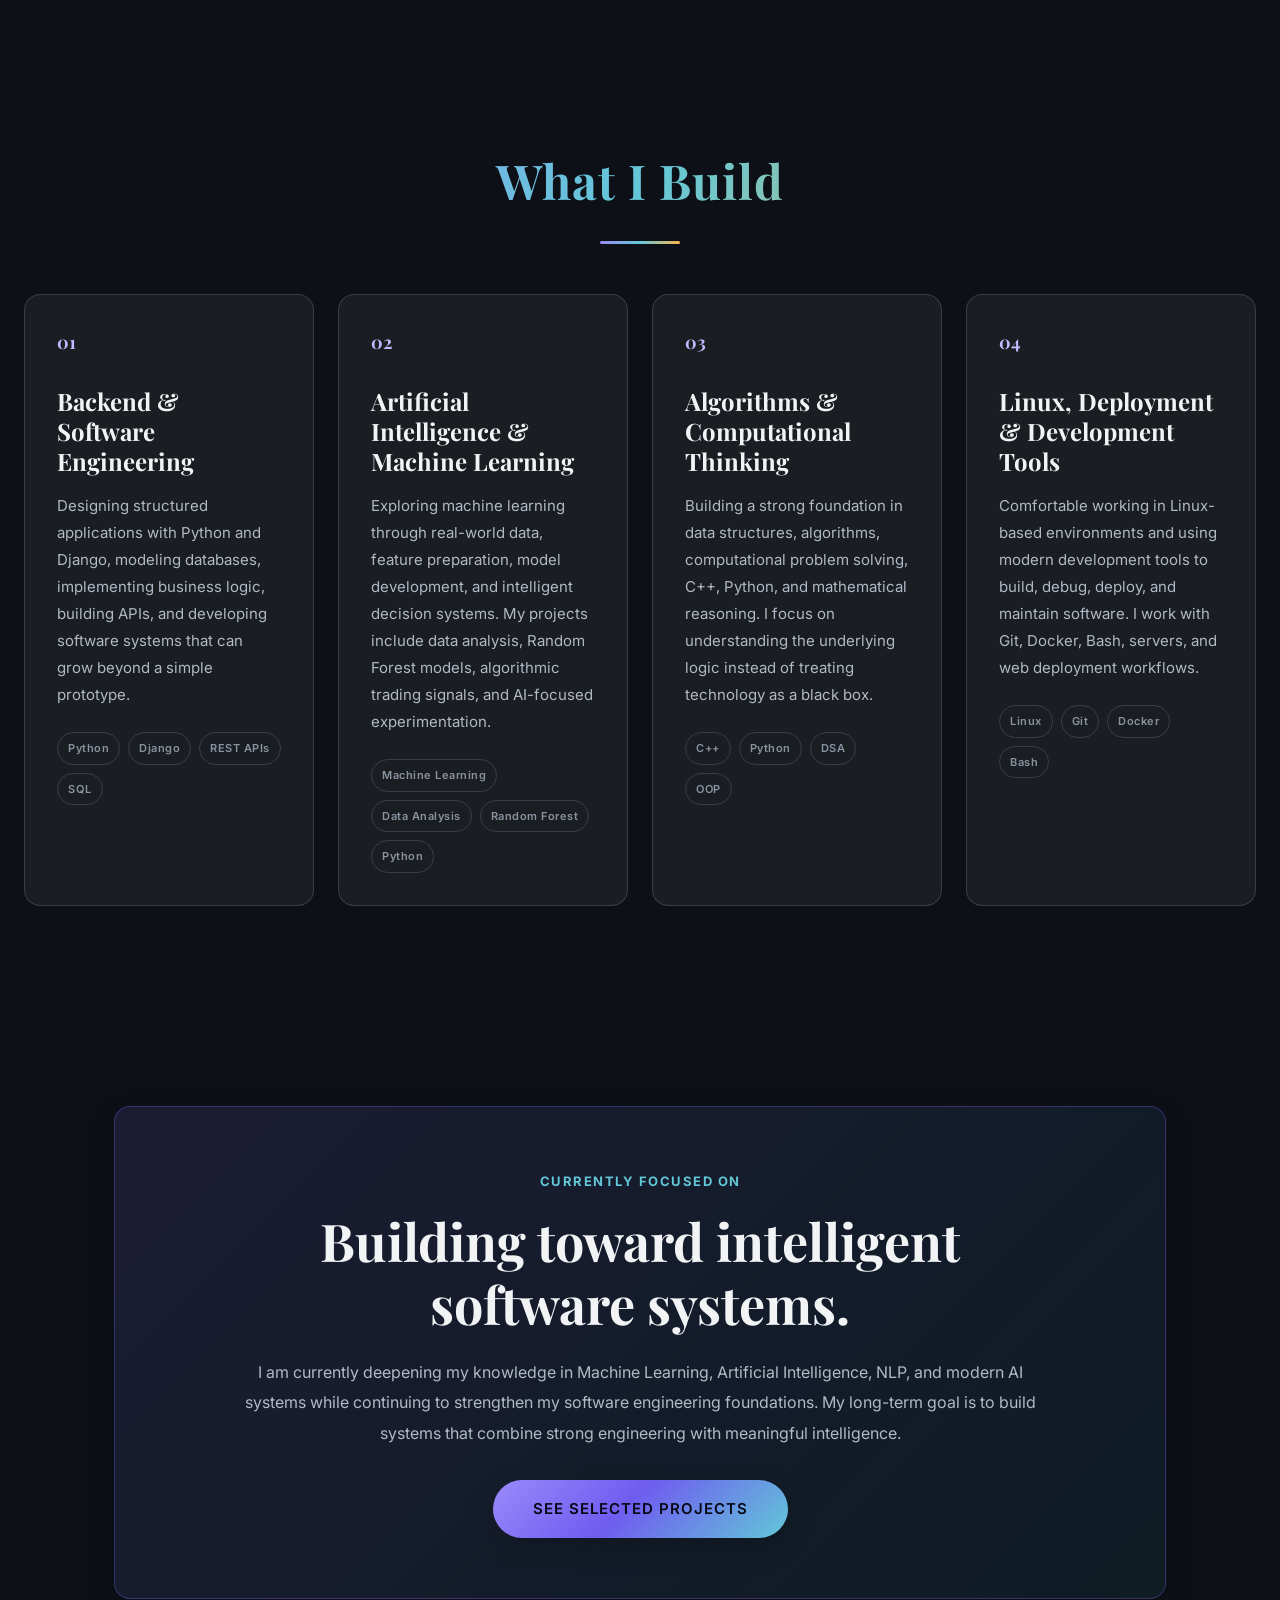
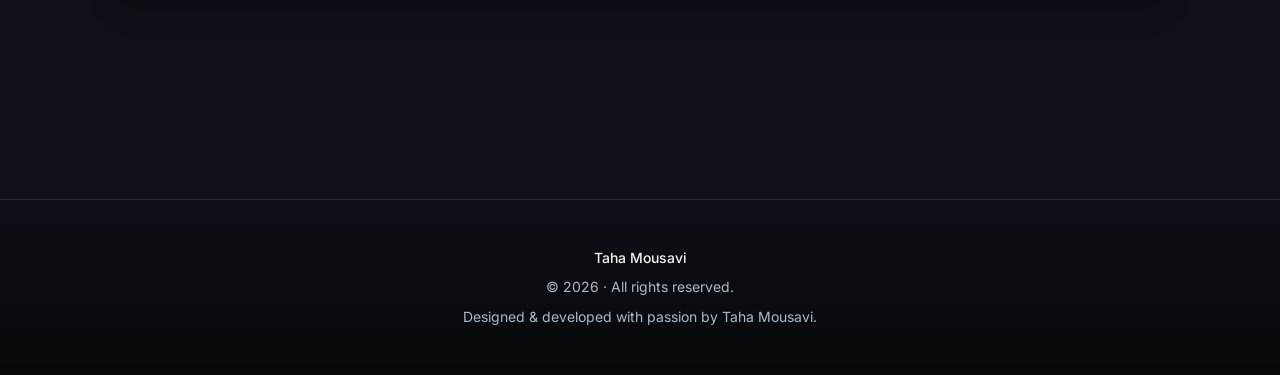
==== commit 29bfbc03: "ok" ====
--- a/index.html
+++ b/index.html
@@ -100,6 +100,10 @@
 
 
     <li>
+      <a href="about.html#skills-more" data-en="Technical Skills" data-fa="مهارت‌های فنی">Technical Skills</a>
+    </li>
+
+    <li>
       <a
         href="contact.html"
         data-en="Contact"
@@ -283,9 +287,9 @@
 
     <p
       class="profile-text"
-      data-en="I have built commercial websites, Django-based backend systems, educational platforms, data analysis projects, machine learning systems, and algorithmic software. I enjoy understanding how systems work beneath the surface and turning complex ideas into structured, maintainable solutions."
-
-      data-fa="در پروژه‌های مختلف، وب‌سایت‌های تجاری، سیستم‌های بک‌اند مبتنی بر Django، پلتفرم‌های آموزشی، پروژه‌های تحلیل داده، سیستم‌های یادگیری ماشین و نرم‌افزارهای الگوریتمی ساخته‌ام. از درک عمیق نحوه کار سیستم‌ها و تبدیل ایده‌های پیچیده به راهکارهای ساختاریافته و قابل نگهداری لذت می‌برم.">
+      data-en="I have built commercial websites, Django-based backend systems, educational platforms, data analysis projects, machine learning systems, and algorithmic software. I have also delivered SEO-aware websites for real businesses, combining strong user experience with technical and local search optimization. I enjoy understanding how systems work beneath the surface and turning complex ideas into structured, maintainable solutions."
+
+      data-fa="در پروژه‌های مختلف، وب‌سایت‌های تجاری، سیستم‌های بک‌اند مبتنی بر Django، پلتفرم‌های آموزشی، پروژه‌های تحلیل داده، سیستم‌های یادگیری ماشین و نرم‌افزارهای الگوریتمی ساخته‌ام. همچنین برای کسب‌وکارهای واقعی وب‌سایت‌های سئو‌محور توسعه داده‌ام و تجربه کاربری را با بهینه‌سازی فنی و محلی برای موتورهای جست‌وجو ترکیب کرده‌ام. از درک عمیق نحوه کار سیستم‌ها و تبدیل ایده‌های پیچیده به راهکارهای ساختاریافته و قابل نگهداری لذت می‌برم.">
 
       I have built commercial websites, Django-based backend systems, educational platforms, data analysis projects, machine learning systems, and algorithmic software. I enjoy understanding how systems work beneath the surface and turning complex ideas into structured, maintainable solutions.
 
@@ -596,4 +600,4 @@
 
 </body>
 
-</html>+</html>
--- a/navbar.css
+++ b/navbar.css
@@ -1582,6 +1582,206 @@
   }
 
 }
+
+
+/* ============ CLEAN, ACCESSIBLE REFINEMENT ============
+   Keep the visual system calm so the content—not the effects—leads. */
+
+:root {
+  --bg: #0d1117;
+  --bg-alt: #151a22;
+  --ink: #f1f3f5;
+  --ink-soft: #b1bac4;
+  --ink-muted: #89939e;
+  --violet: #9b8afb;
+  --violet-soft: #c3b9ff;
+  --teal: #62c8d8;
+  --card-bg: rgba(255, 255, 255, 0.055);
+  --card-bg-hover: rgba(255, 255, 255, 0.075);
+  --card-border: rgba(255, 255, 255, 0.14);
+  --card-border-hover: rgba(155, 138, 251, 0.55);
+  --radius: 12px;
+  --radius-lg: 16px;
+  --shadow-soft: 0 8px 24px rgba(0, 0, 0, 0.18);
+  --shadow-hover: 0 12px 30px rgba(0, 0, 0, 0.26);
+  --shadow-violet: 0 10px 28px rgba(0, 0, 0, 0.18);
+}
+
+body::before {
+  background: transparent;
+  animation: none;
+}
+
+.navbar {
+  background: rgba(13, 17, 23, 0.96);
+  backdrop-filter: none;
+  -webkit-backdrop-filter: none;
+  height: 70px;
+  padding: 0 40px;
+}
+
+.logo {
+  background: none;
+  -webkit-text-fill-color: currentColor;
+  color: var(--ink);
+  font-family: 'Inter', sans-serif;
+  font-size: 22px;
+  letter-spacing: -0.3px;
+}
+
+.logo::after,
+.project-list li::before {
+  display: none;
+}
+
+.navbar ul li a {
+  padding: 8px 12px;
+  border-radius: 8px;
+}
+
+.navbar ul li a:hover,
+.navbar ul li a.active {
+  color: var(--ink);
+  background: rgba(255, 255, 255, 0.08);
+  border-color: var(--card-border);
+  box-shadow: none;
+}
+
+.project-list {
+  gap: 20px;
+}
+
+.project-list li,
+.featured-project {
+  padding: 28px;
+  border-radius: var(--radius-lg);
+  background: rgba(255, 255, 255, 0.045);
+  backdrop-filter: none;
+  box-shadow: none;
+}
+
+.project-list li:hover {
+  transform: translateY(-3px);
+  box-shadow: var(--shadow-hover);
+}
+
+.project-list li strong,
+.project-header strong {
+  font-family: 'Inter', sans-serif;
+  letter-spacing: -0.2px;
+}
+
+body.lang-fa .project-list li strong,
+body.lang-fa .project-header strong {
+  font-family: 'Vazirmatn', sans-serif;
+  letter-spacing: 0;
+}
+
+#skills-more .skills-list li {
+  padding: 22px;
+  font-weight: 700;
+  text-align: left;
+  border-color: rgba(255, 255, 255, 0.16);
+}
+
+#skills-more .skills-list li:hover {
+  transform: translateY(-3px);
+}
+
+#skills-more .skill-details {
+  margin-top: 10px;
+  padding-top: 10px;
+  border-top: 1px solid rgba(255, 255, 255, 0.1);
+  font-size: 13px;
+  font-weight: 400;
+  line-height: 1.85;
+  color: var(--ink-soft);
+}
+
+body.lang-fa #skills-more .skills-list li {
+  text-align: right;
+}
+
+.project-list li strong {
+  font-size: 20px;
+}
+
+.featured-project {
+  border-color: var(--card-border);
+  background: rgba(255, 255, 255, 0.055);
+}
+
+.featured-project::before,
+.featured-project::after {
+  display: none;
+}
+
+.project-header {
+  margin-bottom: 14px;
+}
+
+.project-header strong {
+  font-size: clamp(21px, 3vw, 30px);
+}
+
+.project-badge {
+  color: var(--ink-muted);
+  border-color: var(--card-border);
+  text-transform: none;
+  letter-spacing: 0.2px;
+}
+
+.project-detail {
+  padding: 16px;
+  border-radius: 10px;
+  background: rgba(255, 255, 255, 0.025);
+}
+
+.project-stack {
+  margin-top: 20px;
+}
+
+.project-stack span {
+  padding: 5px 9px;
+  color: var(--ink-soft);
+  font-weight: 500;
+}
+
+.project-link {
+  text-transform: none;
+  padding: 8px 14px;
+  border-radius: 8px;
+  box-shadow: none;
+}
+
+.project-link:hover {
+  box-shadow: none;
+}
+
+:where(a, button):focus-visible {
+  outline: 2px solid var(--teal);
+  outline-offset: 3px;
+}
+
+@media (max-width: 700px) {
+  .navbar {
+    padding: 0 18px;
+  }
+
+  .navbar ul {
+    gap: 1px;
+  }
+
+  .navbar ul li a {
+    padding: 7px 8px;
+    font-size: 13px;
+  }
+
+  .project-list li,
+  .featured-project {
+    padding: 22px 18px;
+  }
+}
 /* ============================================
    PORTFOLIO PAGE IMPROVEMENTS
    ============================================ */
@@ -1886,6 +2086,95 @@
 }
 
 
+.project-images {
+
+  position: relative;
+
+  z-index: 1;
+
+  display: grid;
+
+  grid-template-columns:
+    repeat(
+      auto-fit,
+      minmax(
+        260px,
+        1fr
+      )
+    );
+
+  gap: 16px;
+
+  margin-top: 26px;
+
+}
+
+
+.project-image-card {
+
+  border: 1px solid var(--card-border);
+
+  border-radius: 14px;
+
+  overflow: hidden;
+
+  background: rgba(255, 255, 255, 0.025);
+
+}
+
+
+.project-image-card img {
+  display: block;
+  width: 100%;
+  max-width: 100%;
+  height: auto;
+  object-fit: contain;
+  border-bottom: 1px solid var(--card-border);
+}
+@media (max-width:700px){
+
+  .project-images{
+      grid-template-columns:1fr;
+  }
+
+  .project-image-card img{
+      width:100%;
+      height:auto;
+      object-fit:contain;
+  }
+
+}
+
+
+.project-image-card figcaption {
+
+
+
+
+
+
+
+
+
+
+
+
+
+
+
+  padding: 12px 16px;
+
+  color: var(--ink-muted);
+
+  font-size: 12.5px;
+
+  line-height: 1.6;
+
+  text-align: center;
+
+}
+
+
 .project-note {
 
   position: relative;
@@ -2019,4 +2308,4 @@
   }
 
 
-}+}
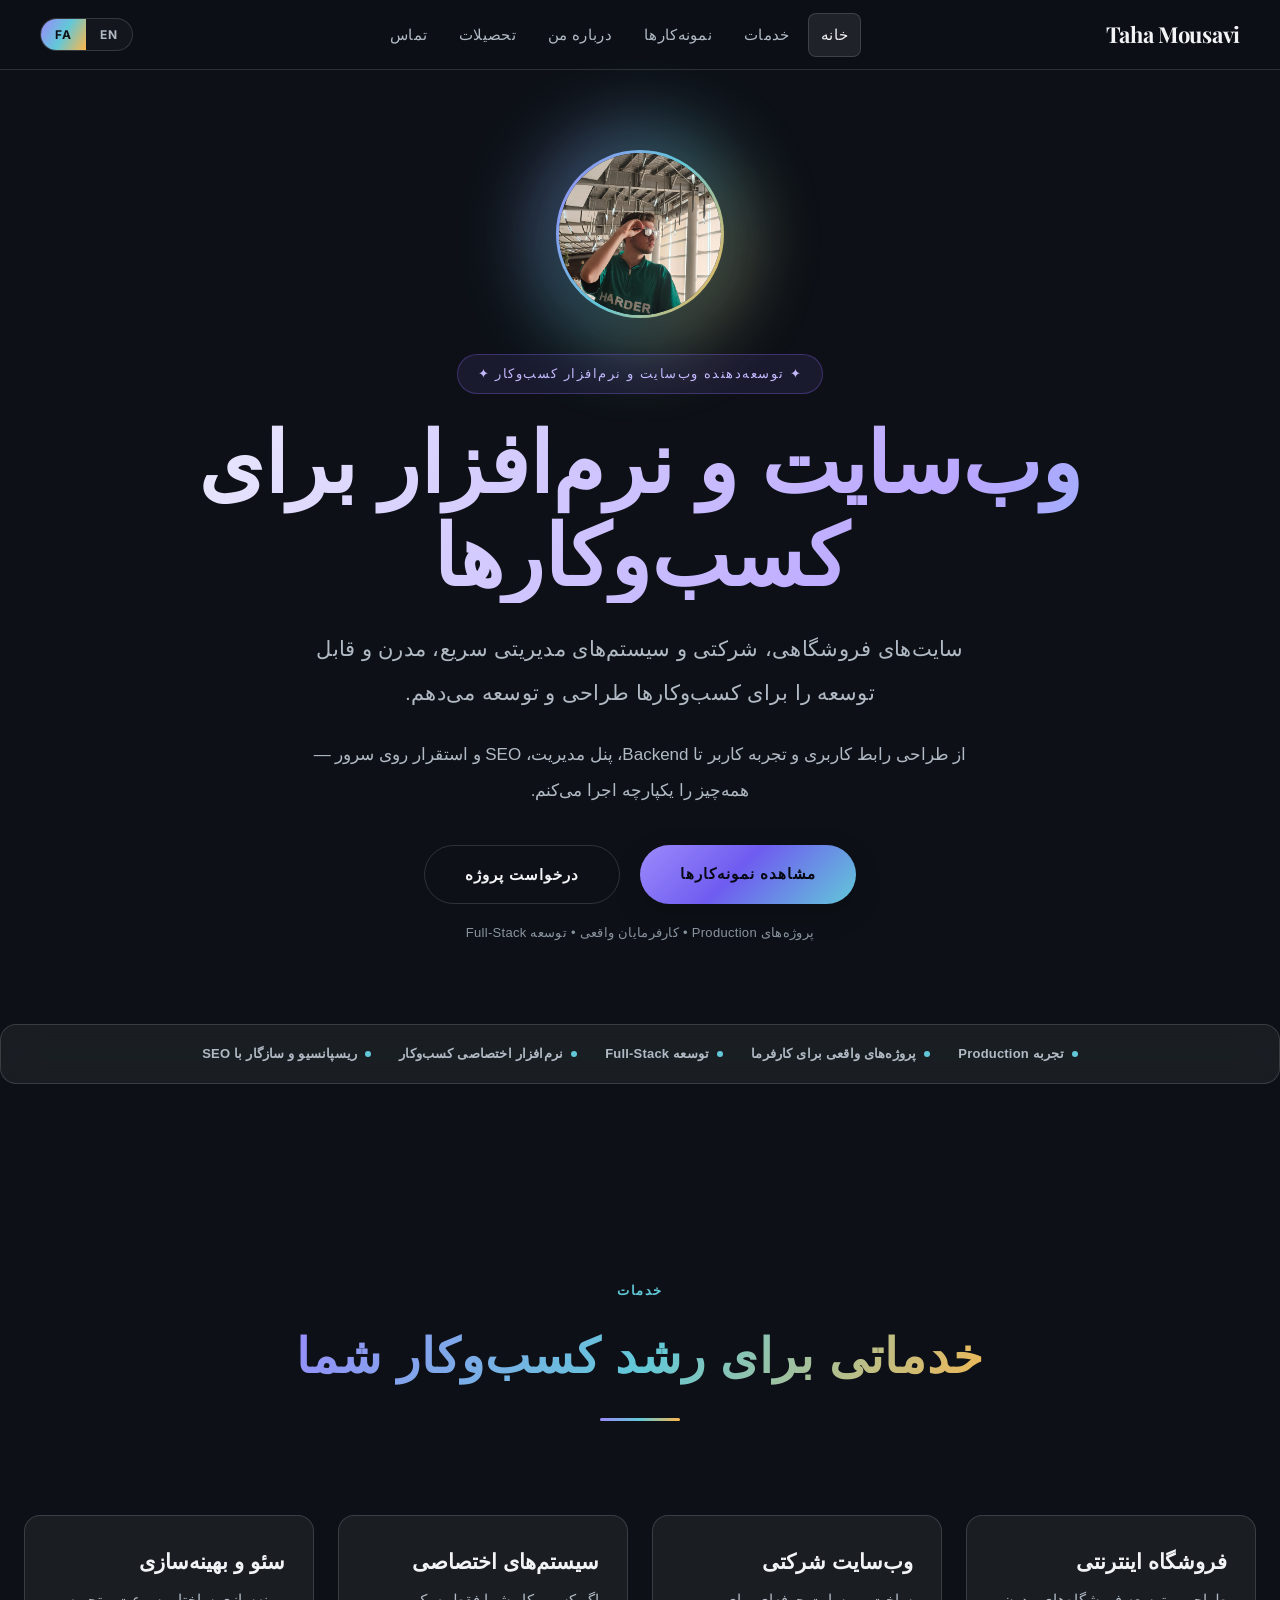
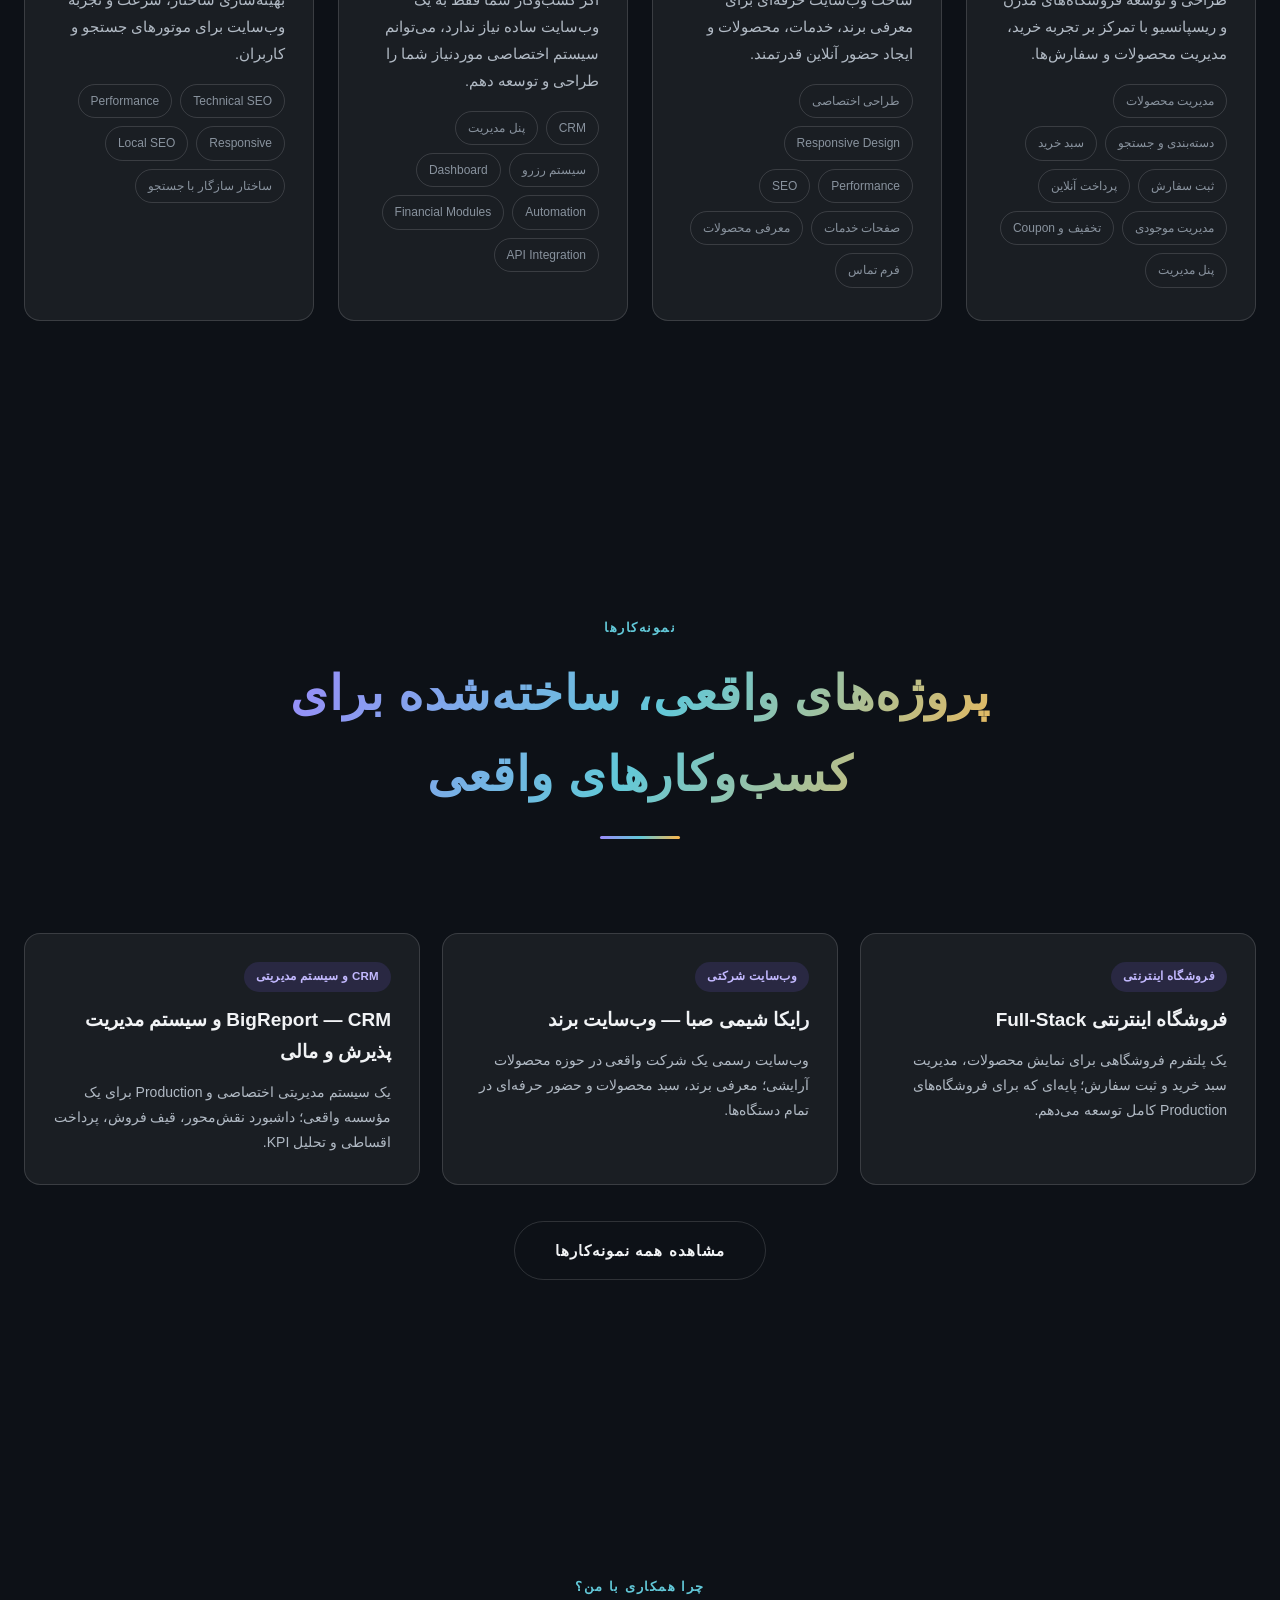
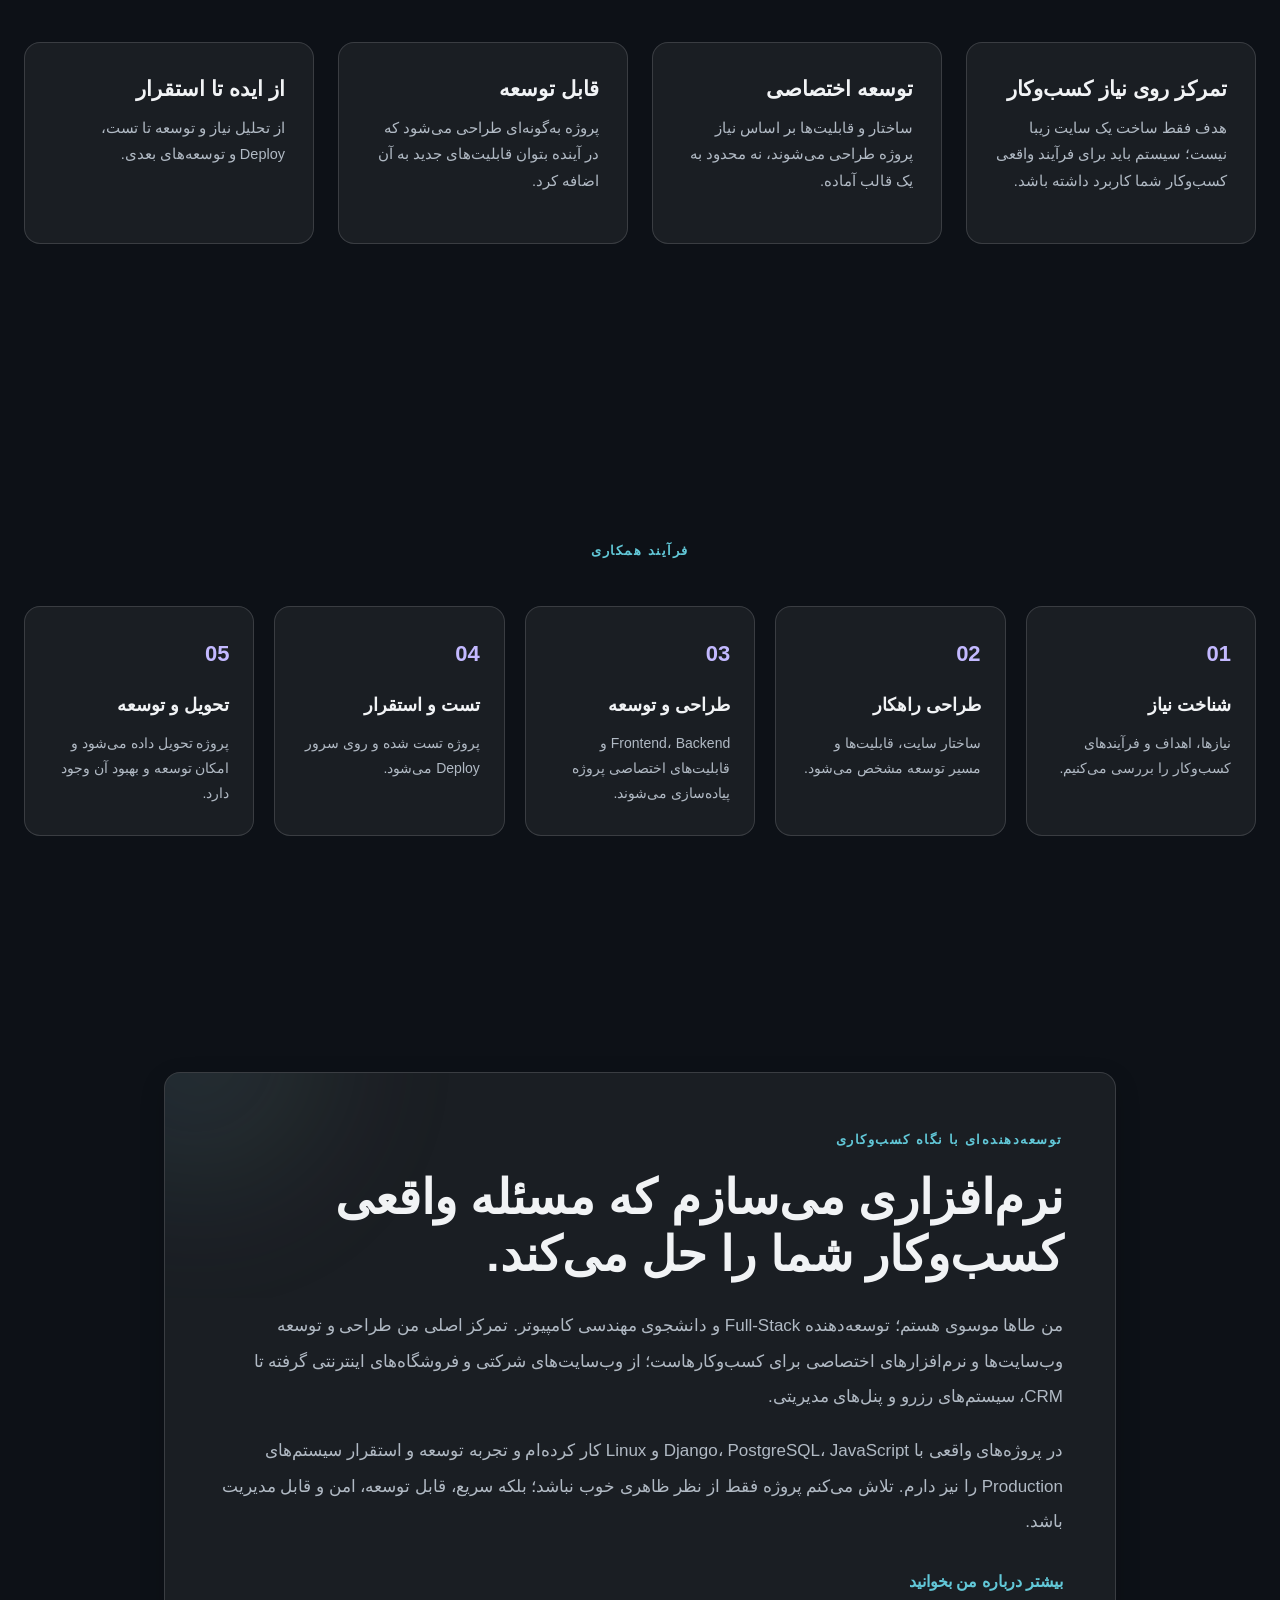
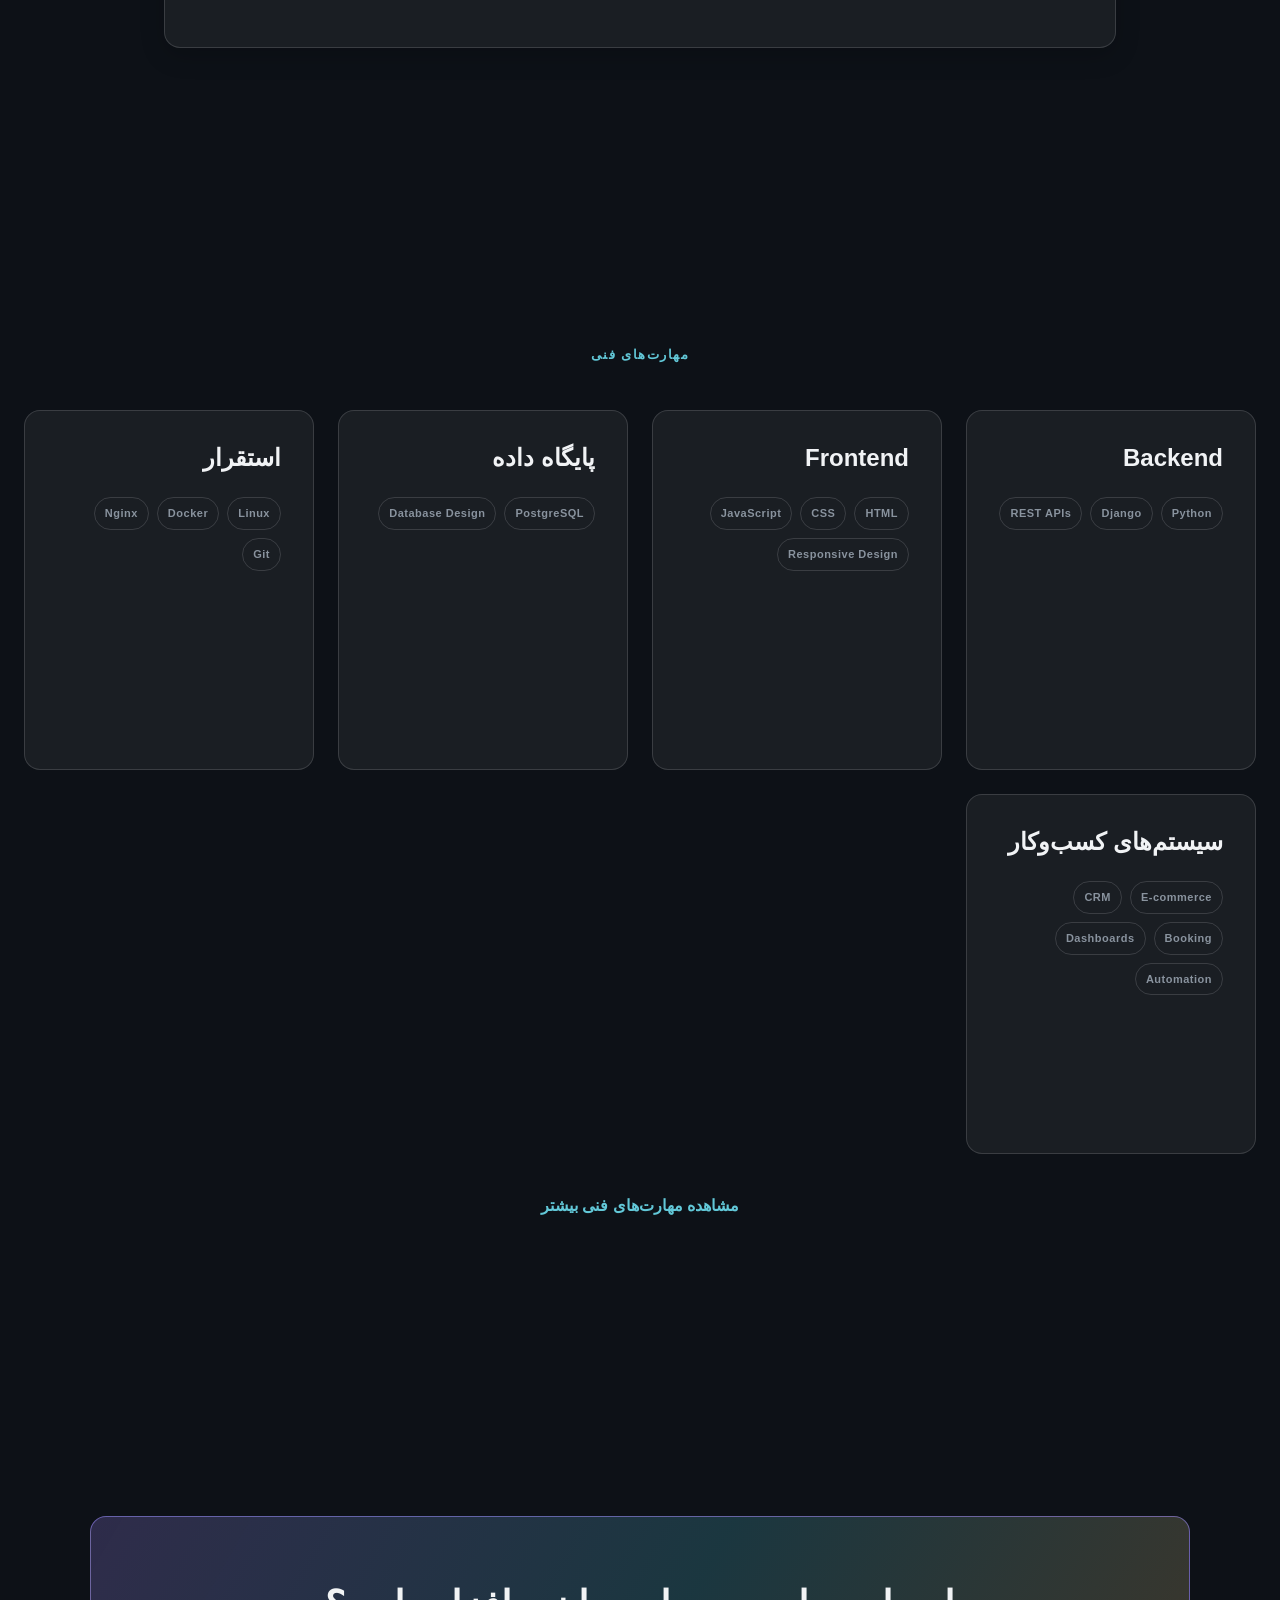
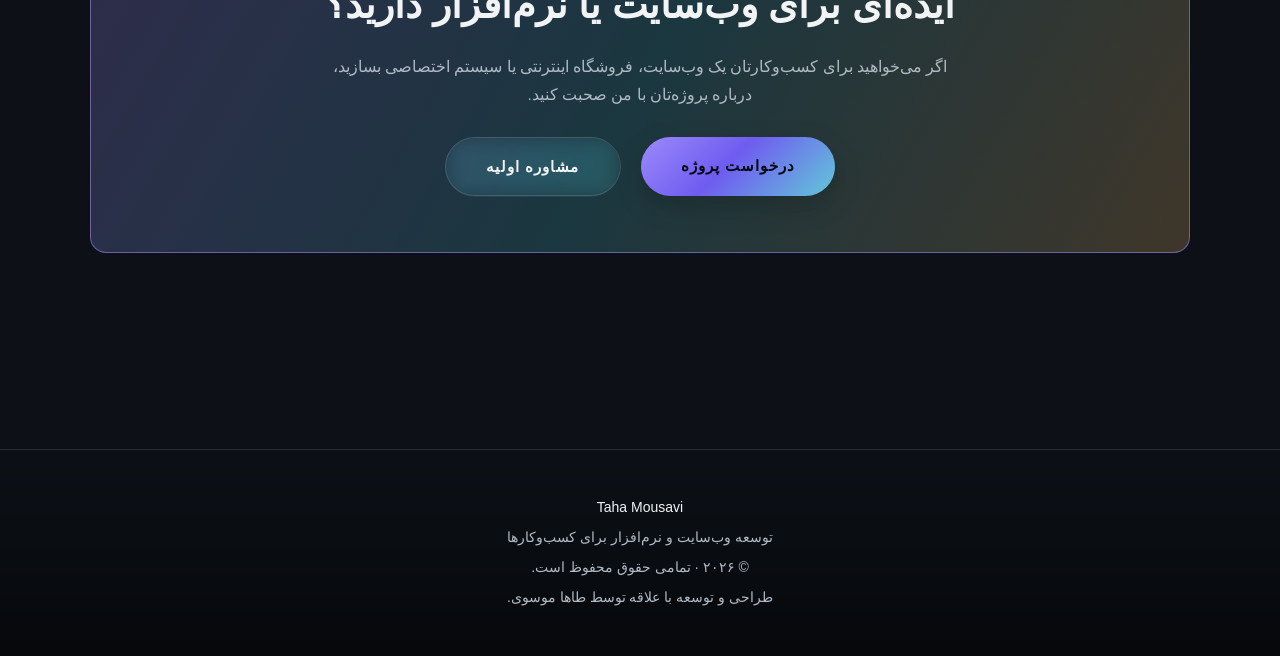
==== commit 2225911d: "resume updated" ====
--- a/index.html
+++ b/index.html
@@ -8,18 +8,22 @@
   <meta name="viewport" content="width=device-width, initial-scale=1.0">
 
   <title
-    data-en="Taha Mousavi | Software Engineer & AI/ML Developer"
-    data-fa="طاها موسوی | مهندس نرم‌افزار و توسعه‌دهنده AI/ML">
-
-    Taha Mousavi | Software Engineer & AI/ML Developer
+    data-en="Taha Mousavi | Web & Business Software Developer"
+    data-fa="طاها موسوی | طراحی سایت و توسعه نرم‌افزار برای کسب‌وکارها">
+
+    طاها موسوی | طراحی سایت و توسعه نرم‌افزار برای کسب‌وکارها
 
   </title>
 
   <meta
     name="description"
-    data-en="Taha Mousavi is a Computer Engineering student, software developer, and AI/ML enthusiast focused on building practical software systems and intelligent applications."
-    data-fa="طاها موسوی دانشجوی مهندسی کامپیوتر و توسعه‌دهنده نرم‌افزار با تمرکز بر ساخت سیستم‌های کاربردی و اپلیکیشن‌های هوشمند است."
-    content="Taha Mousavi is a Computer Engineering student, software developer, and AI/ML enthusiast focused on building practical software systems and intelligent applications.">
+    data-en="Taha Mousavi builds e-commerce stores, corporate websites, booking systems, and custom business software (CRM, admin dashboards) with Django, PostgreSQL and JavaScript."
+    data-fa="طراحی و توسعه وب‌سایت فروشگاهی، شرکتی و سیستم‌های اختصاصی برای کسب‌وکارها با Django، PostgreSQL و JavaScript، همراه با سئو، طراحی ریسپانسیو و استقرار روی سرور."
+    content="طراحی و توسعه وب‌سایت فروشگاهی، شرکتی و سیستم‌های اختصاصی برای کسب‌وکارها با Django، PostgreSQL و JavaScript، همراه با سئو، طراحی ریسپانسیو و استقرار روی سرور.">
+
+  <meta property="og:title" content="طاها موسوی | طراحی سایت و توسعه نرم‌افزار برای کسب‌وکارها">
+  <meta property="og:description" content="سایت‌های فروشگاهی، شرکتی و سیستم‌های مدیریتی سریع، مدرن و قابل توسعه برای کسب‌وکارها.">
+  <meta property="og:type" content="website">
 
   <link rel="stylesheet" href="navbar.css">
 
@@ -57,9 +61,17 @@
         data-en="Home"
         data-fa="خانه">
 
-        Home
+        خانه
 
       </a>
+    </li>
+
+    <li>
+      <a href="index.html#services" data-en="Services" data-fa="خدمات">خدمات</a>
+    </li>
+
+    <li>
+      <a href="index.html#projects" data-en="Projects" data-fa="نمونه‌کارها">نمونه‌کارها</a>
     </li>
 
 
@@ -69,7 +81,7 @@
         data-en="About"
         data-fa="درباره من">
 
-        About
+        درباره من
 
       </a>
     </li>
@@ -81,27 +93,11 @@
         data-en="Education"
         data-fa="تحصیلات">
 
-        Education
+        تحصیلات
 
       </a>
     </li>
 
-
-    <li>
-      <a
-        href="portfolio.html"
-        data-en="Portfolio"
-        data-fa="نمونه‌کارها">
-
-        Portfolio
-
-      </a>
-    </li>
-
-
-    <li>
-      <a href="about.html#skills-more" data-en="Technical Skills" data-fa="مهارت‌های فنی">Technical Skills</a>
-    </li>
 
     <li>
       <a
@@ -109,7 +105,7 @@
         data-en="Contact"
         data-fa="تماس">
 
-        Contact
+        تماس
 
       </a>
     </li>
@@ -179,38 +175,41 @@
 
   <span
     class="hero-badge"
-    data-en="✦ Building Software. Exploring Intelligence. ✦"
-    data-fa="✦ ساخت نرم‌افزار. کشف هوش. ✦">
-
-    ✦ Building Software. Exploring Intelligence. ✦
+    data-en="✦ Web & Business Software Developer ✦"
+    data-fa="✦ توسعه‌دهنده وب‌سایت و نرم‌افزار کسب‌وکار ✦">
+
+    ✦ توسعه‌دهنده وب‌سایت و نرم‌افزار کسب‌وکار ✦
 
   </span>
 
 
-  <h1 class="hero-title">
-
-    Taha Mousavi
+  <h1
+    class="hero-title"
+    data-en="Websites & Software for Businesses"
+    data-fa="وب‌سایت و نرم‌افزار برای کسب‌وکارها">
+
+    وب‌سایت و نرم‌افزار برای کسب‌وکارها
 
   </h1>
 
 
   <p
     class="hero-subtitle"
-    data-en="Computer Engineering Student · Software Developer · AI & Machine Learning Enthusiast"
-    data-fa="دانشجوی مهندسی کامپیوتر · توسعه‌دهنده نرم‌افزار · علاقه‌مند به هوش مصنوعی و یادگیری ماشین">
-
-    Computer Engineering Student · Software Developer · AI & Machine Learning Enthusiast
+    data-en="I design and build fast, modern, and scalable store, corporate, and management-system websites for businesses."
+    data-fa="سایت‌های فروشگاهی، شرکتی و سیستم‌های مدیریتی سریع، مدرن و قابل توسعه را برای کسب‌وکارها طراحی و توسعه می‌دهم.">
+
+    سایت‌های فروشگاهی، شرکتی و سیستم‌های مدیریتی سریع، مدرن و قابل توسعه را برای کسب‌وکارها طراحی و توسعه می‌دهم.
 
   </p>
 
 
   <p
     class="hero-intro"
-    data-en="I build practical software systems, explore intelligent algorithms, and turn ideas into working products."
-
-    data-fa="من سیستم‌های نرم‌افزاری کاربردی می‌سازم، الگوریتم‌های هوشمند را بررسی می‌کنم و ایده‌ها را به محصولات واقعی تبدیل می‌کنم.">
-
-    I build practical software systems, explore intelligent algorithms, and turn ideas into working products.
+    data-en="From UI/UX design to Backend, admin panels, SEO, and server deployment — I handle everything end-to-end."
+
+    data-fa="از طراحی رابط کاربری و تجربه کاربر تا Backend، پنل مدیریت، SEO و استقرار روی سرور — همه‌چیز را یکپارچه اجرا می‌کنم.">
+
+    از طراحی رابط کاربری و تجربه کاربر تا Backend، پنل مدیریت، SEO و استقرار روی سرور — همه‌چیز را یکپارچه اجرا می‌کنم.
 
   </p>
 
@@ -219,35 +218,274 @@
 
 
     <a
-      href="portfolio.html"
+      href="index.html#projects"
       class="btn-primary"
-      data-en="Explore My Work"
-      data-fa="مشاهده پروژه‌ها">
-
-      Explore My Work
+      data-en="View My Work"
+      data-fa="مشاهده نمونه‌کارها">
+
+      مشاهده نمونه‌کارها
 
     </a>
 
 
     <a
-      href="about.html"
+      href="contact.html"
       class="btn-secondary"
-      data-en="About Me"
-      data-fa="درباره من">
-
-      About Me
+      data-en="Start a Project"
+      data-fa="درخواست پروژه">
+
+      درخواست پروژه
 
     </a>
 
   </div>
 
-
-</section>
-
-
-<!-- ================= PROFILE ================= -->
-
-<section class="profile-section">
+  <p style="margin-top:18px; color: var(--ink-muted); font-size: 13px; letter-spacing: 0.3px;"
+     data-en="Production Projects • Real Clients • Full-Stack Development"
+     data-fa="پروژه‌های Production • کارفرمایان واقعی • توسعه Full-Stack">
+     پروژه‌های Production • کارفرمایان واقعی • توسعه Full-Stack
+  </p>
+
+
+</section>
+
+
+<!-- ================= TRUST STRIP ================= -->
+
+<div class="trust-strip">
+  <span data-en="Production Experience" data-fa="تجربه Production">تجربه Production</span>
+  <span data-en="Real Client Projects" data-fa="پروژه‌های واقعی برای کارفرما">پروژه‌های واقعی برای کارفرما</span>
+  <span data-en="Full-Stack Development" data-fa="توسعه Full-Stack">توسعه Full-Stack</span>
+  <span data-en="Custom Business Software" data-fa="نرم‌افزار اختصاصی کسب‌وکار">نرم‌افزار اختصاصی کسب‌وکار</span>
+  <span data-en="Responsive & SEO-Friendly" data-fa="ریسپانسیو و سازگار با SEO">ریسپانسیو و سازگار با SEO</span>
+</div>
+
+
+<!-- ================= SERVICES ================= -->
+
+<section class="expertise-section section-shell" id="services" style="margin-top:96px;">
+
+  <div class="section-head">
+    <span class="section-kicker" data-en="What I Offer" data-fa="خدمات">خدمات</span>
+    <h2 class="h2txt" data-en="Services for growing businesses" data-fa="خدماتی برای رشد کسب‌وکار شما">خدماتی برای رشد کسب‌وکار شما</h2>
+  </div>
+
+  <div class="services-grid">
+
+    <article class="service-card">
+      <h3 data-en="Online Store" data-fa="فروشگاه اینترنتی">فروشگاه اینترنتی</h3>
+      <p data-en="Designing and developing modern, responsive online stores focused on the shopping experience, product management, and order handling."
+         data-fa="طراحی و توسعه فروشگاه‌های مدرن و ریسپانسیو با تمرکز بر تجربه خرید، مدیریت محصولات و سفارش‌ها.">
+         طراحی و توسعه فروشگاه‌های مدرن و ریسپانسیو با تمرکز بر تجربه خرید، مدیریت محصولات و سفارش‌ها.
+      </p>
+      <ul class="service-features">
+        <li data-en="Product Management" data-fa="مدیریت محصولات">مدیریت محصولات</li>
+        <li data-en="Categories & Search" data-fa="دسته‌بندی و جستجو">دسته‌بندی و جستجو</li>
+        <li data-en="Shopping Cart" data-fa="سبد خرید">سبد خرید</li>
+        <li data-en="Order Management" data-fa="ثبت سفارش">ثبت سفارش</li>
+        <li data-en="Online Payment" data-fa="پرداخت آنلاین">پرداخت آنلاین</li>
+        <li data-en="Inventory" data-fa="مدیریت موجودی">مدیریت موجودی</li>
+        <li data-en="Coupons & Discounts" data-fa="تخفیف و Coupon">تخفیف و Coupon</li>
+        <li data-en="Admin Panel" data-fa="پنل مدیریت">پنل مدیریت</li>
+      </ul>
+    </article>
+
+    <article class="service-card">
+      <h3 data-en="Corporate Website" data-fa="وب‌سایت شرکتی">وب‌سایت شرکتی</h3>
+      <p data-en="Building a professional website to introduce your brand, services, products, and establish a strong online presence."
+         data-fa="ساخت وب‌سایت حرفه‌ای برای معرفی برند، خدمات، محصولات و ایجاد حضور آنلاین قدرتمند.">
+         ساخت وب‌سایت حرفه‌ای برای معرفی برند، خدمات، محصولات و ایجاد حضور آنلاین قدرتمند.
+      </p>
+      <ul class="service-features">
+        <li data-en="Custom Design" data-fa="طراحی اختصاصی">طراحی اختصاصی</li>
+        <li data-en="Responsive Design" data-fa="Responsive Design">Responsive Design</li>
+        <li data-en="Performance" data-fa="Performance">Performance</li>
+        <li data-en="SEO" data-fa="SEO">SEO</li>
+        <li data-en="Service Pages" data-fa="صفحات خدمات">صفحات خدمات</li>
+        <li data-en="Product Showcase" data-fa="معرفی محصولات">معرفی محصولات</li>
+        <li data-en="Contact Form" data-fa="فرم تماس">فرم تماس</li>
+      </ul>
+    </article>
+
+    <article class="service-card">
+      <h3 data-en="Custom Systems" data-fa="سیستم‌های اختصاصی">سیستم‌های اختصاصی</h3>
+      <p data-en="If your business needs more than a simple website, I can design and develop the custom system you need."
+         data-fa="اگر کسب‌وکار شما فقط به یک وب‌سایت ساده نیاز ندارد، می‌توانم سیستم اختصاصی موردنیاز شما را طراحی و توسعه دهم.">
+         اگر کسب‌وکار شما فقط به یک وب‌سایت ساده نیاز ندارد، می‌توانم سیستم اختصاصی موردنیاز شما را طراحی و توسعه دهم.
+      </p>
+      <ul class="service-features">
+        <li data-en="CRM" data-fa="CRM">CRM</li>
+        <li data-en="Admin Panel" data-fa="پنل مدیریت">پنل مدیریت</li>
+        <li data-en="Booking System" data-fa="سیستم رزرو">سیستم رزرو</li>
+        <li data-en="Dashboard" data-fa="Dashboard">Dashboard</li>
+        <li data-en="Automation" data-fa="Automation">Automation</li>
+        <li data-en="Financial Modules" data-fa="Financial Modules">Financial Modules</li>
+        <li data-en="API Integration" data-fa="API Integration">API Integration</li>
+      </ul>
+    </article>
+
+    <article class="service-card">
+      <h3 data-en="SEO & Optimization" data-fa="سئو و بهینه‌سازی">سئو و بهینه‌سازی</h3>
+      <p data-en="Optimizing the structure, speed, and experience of your website for search engines and users."
+         data-fa="بهینه‌سازی ساختار، سرعت و تجربه وب‌سایت برای موتورهای جستجو و کاربران.">
+         بهینه‌سازی ساختار، سرعت و تجربه وب‌سایت برای موتورهای جستجو و کاربران.
+      </p>
+      <ul class="service-features">
+        <li data-en="Technical SEO" data-fa="Technical SEO">Technical SEO</li>
+        <li data-en="Performance" data-fa="Performance">Performance</li>
+        <li data-en="Responsive" data-fa="Responsive">Responsive</li>
+        <li data-en="Local SEO" data-fa="Local SEO">Local SEO</li>
+        <li data-en="Search-Friendly Structure" data-fa="ساختار سازگار با جستجو">ساختار سازگار با جستجو</li>
+      </ul>
+    </article>
+
+  </div>
+
+</section>
+
+
+<!-- ================= FEATURED PROJECTS (teaser) ================= -->
+
+<section class="expertise-section section-shell" id="projects" style="margin-top:96px;">
+
+  <div class="section-head">
+    <span class="section-kicker" data-en="Selected Work" data-fa="نمونه‌کارها">نمونه‌کارها</span>
+    <h2 class="h2txt" data-en="Real projects, built for real businesses" data-fa="پروژه‌های واقعی، ساخته‌شده برای کسب‌وکارهای واقعی">پروژه‌های واقعی، ساخته‌شده برای کسب‌وکارهای واقعی</h2>
+  </div>
+
+  <div class="project-teaser-grid">
+
+    <article class="project-teaser-card">
+      <span class="project-teaser-category" data-en="E-Commerce" data-fa="فروشگاه اینترنتی">فروشگاه اینترنتی</span>
+      <h3 data-en="Full-Stack E-Commerce Platform" data-fa="فروشگاه اینترنتی Full-Stack">فروشگاه اینترنتی Full-Stack</h3>
+      <p data-en="A shopping platform covering product organization, cart, and order workflow — a foundation I extend into full production stores."
+         data-fa="یک پلتفرم فروشگاهی برای نمایش محصولات، مدیریت سبد خرید و ثبت سفارش؛ پایه‌ای که برای فروشگاه‌های Production کامل توسعه می‌دهم.">
+         یک پلتفرم فروشگاهی برای نمایش محصولات، مدیریت سبد خرید و ثبت سفارش؛ پایه‌ای که برای فروشگاه‌های Production کامل توسعه می‌دهم.
+      </p>
+    </article>
+
+    <article class="project-teaser-card">
+      <span class="project-teaser-category" data-en="Corporate Website" data-fa="وب‌سایت شرکتی">وب‌سایت شرکتی</span>
+      <h3 data-en="Rayka Shimi Saba — Brand Website" data-fa="رایکا شیمی صبا — وب‌سایت برند">رایکا شیمی صبا — وب‌سایت برند</h3>
+      <p data-en="Official website for a real cosmetics company: brand identity, product catalog, and a professional presence across devices."
+         data-fa="وب‌سایت رسمی یک شرکت واقعی در حوزه محصولات آرایشی؛ معرفی برند، سبد محصولات و حضور حرفه‌ای در تمام دستگاه‌ها.">
+         وب‌سایت رسمی یک شرکت واقعی در حوزه محصولات آرایشی؛ معرفی برند، سبد محصولات و حضور حرفه‌ای در تمام دستگاه‌ها.
+      </p>
+    </article>
+
+    <article class="project-teaser-card">
+      <span class="project-teaser-category" data-en="CRM / Business System" data-fa="CRM و سیستم مدیریتی">CRM و سیستم مدیریتی</span>
+      <h3 data-en="BigReport — CRM & Enrollment System" data-fa="BigReport — CRM و سیستم مدیریت پذیرش و مالی">BigReport — CRM و سیستم مدیریت پذیرش و مالی</h3>
+      <p data-en="A production CRM for a real institute: role-based dashboards, sales pipeline, installment payments, and KPI analytics."
+         data-fa="یک سیستم مدیریتی اختصاصی و Production برای یک مؤسسه واقعی؛ داشبورد نقش‌محور، قیف فروش، پرداخت اقساطی و تحلیل KPI.">
+         یک سیستم مدیریتی اختصاصی و Production برای یک مؤسسه واقعی؛ داشبورد نقش‌محور، قیف فروش، پرداخت اقساطی و تحلیل KPI.
+      </p>
+    </article>
+
+  </div>
+
+  <p class="teaser-more-link">
+    <a href="portfolio.html" class="btn-secondary" data-en="View All Projects" data-fa="مشاهده همه نمونه‌کارها">مشاهده همه نمونه‌کارها</a>
+  </p>
+
+</section>
+
+
+<!-- ================= WHY WORK WITH ME ================= -->
+
+<section class="expertise-section section-shell" style="margin-top:96px;">
+
+  <div class="section-head">
+    <span class="section-kicker" data-en="Why Work With Me" data-fa="چرا همکاری با من؟">چرا همکاری با من؟</span>
+  </div>
+
+  <div class="why-grid">
+
+    <article class="why-card">
+      <h3 data-en="Focused on Business Needs" data-fa="تمرکز روی نیاز کسب‌وکار">تمرکز روی نیاز کسب‌وکار</h3>
+      <p data-en="The goal isn't just a beautiful website; the system has to serve your real business process."
+         data-fa="هدف فقط ساخت یک سایت زیبا نیست؛ سیستم باید برای فرآیند واقعی کسب‌وکار شما کاربرد داشته باشد.">
+         هدف فقط ساخت یک سایت زیبا نیست؛ سیستم باید برای فرآیند واقعی کسب‌وکار شما کاربرد داشته باشد.
+      </p>
+    </article>
+
+    <article class="why-card">
+      <h3 data-en="Custom Development" data-fa="توسعه اختصاصی">توسعه اختصاصی</h3>
+      <p data-en="Structure and features are designed around your project's needs, not limited to a ready-made template."
+         data-fa="ساختار و قابلیت‌ها بر اساس نیاز پروژه طراحی می‌شوند، نه محدود به یک قالب آماده.">
+         ساختار و قابلیت‌ها بر اساس نیاز پروژه طراحی می‌شوند، نه محدود به یک قالب آماده.
+      </p>
+    </article>
+
+    <article class="why-card">
+      <h3 data-en="Built to Scale" data-fa="قابل توسعه">قابل توسعه</h3>
+      <p data-en="The project is designed so new capabilities can be added to it in the future."
+         data-fa="پروژه به‌گونه‌ای طراحی می‌شود که در آینده بتوان قابلیت‌های جدید به آن اضافه کرد.">
+         پروژه به‌گونه‌ای طراحی می‌شود که در آینده بتوان قابلیت‌های جدید به آن اضافه کرد.
+      </p>
+    </article>
+
+    <article class="why-card">
+      <h3 data-en="From Idea to Deployment" data-fa="از ایده تا استقرار">از ایده تا استقرار</h3>
+      <p data-en="From requirements analysis and development to testing, deployment, and future improvements."
+         data-fa="از تحلیل نیاز و توسعه تا تست، Deploy و توسعه‌های بعدی.">
+         از تحلیل نیاز و توسعه تا تست، Deploy و توسعه‌های بعدی.
+      </p>
+    </article>
+
+  </div>
+
+</section>
+
+
+<!-- ================= PROCESS ================= -->
+
+<section class="expertise-section section-shell" style="margin-top:96px;">
+
+  <div class="section-head">
+    <span class="section-kicker" data-en="How We'll Work Together" data-fa="فرآیند همکاری">فرآیند همکاری</span>
+  </div>
+
+  <div class="process-grid">
+
+    <div class="process-step">
+      <span class="process-number">01</span>
+      <h3 data-en="Understanding Your Needs" data-fa="شناخت نیاز">شناخت نیاز</h3>
+      <p data-en="We review your needs, goals, and business processes." data-fa="نیازها، اهداف و فرآیندهای کسب‌وکار را بررسی می‌کنیم.">نیازها، اهداف و فرآیندهای کسب‌وکار را بررسی می‌کنیم.</p>
+    </div>
+
+    <div class="process-step">
+      <span class="process-number">02</span>
+      <h3 data-en="Designing the Solution" data-fa="طراحی راهکار">طراحی راهکار</h3>
+      <p data-en="Site structure, features, and the development path are defined." data-fa="ساختار سایت، قابلیت‌ها و مسیر توسعه مشخص می‌شود.">ساختار سایت، قابلیت‌ها و مسیر توسعه مشخص می‌شود.</p>
+    </div>
+
+    <div class="process-step">
+      <span class="process-number">03</span>
+      <h3 data-en="Design & Development" data-fa="طراحی و توسعه">طراحی و توسعه</h3>
+      <p data-en="Frontend, Backend, and the project's custom features are implemented." data-fa="Frontend، Backend و قابلیت‌های اختصاصی پروژه پیاده‌سازی می‌شوند.">Frontend، Backend و قابلیت‌های اختصاصی پروژه پیاده‌سازی می‌شوند.</p>
+    </div>
+
+    <div class="process-step">
+      <span class="process-number">04</span>
+      <h3 data-en="Testing & Deployment" data-fa="تست و استقرار">تست و استقرار</h3>
+      <p data-en="The project is tested and deployed to the server." data-fa="پروژه تست شده و روی سرور Deploy می‌شود.">پروژه تست شده و روی سرور Deploy می‌شود.</p>
+    </div>
+
+    <div class="process-step">
+      <span class="process-number">05</span>
+      <h3 data-en="Delivery & Growth" data-fa="تحویل و توسعه">تحویل و توسعه</h3>
+      <p data-en="The project is delivered, with room to extend and improve it further." data-fa="پروژه تحویل داده می‌شود و امکان توسعه و بهبود آن وجود دارد.">پروژه تحویل داده می‌شود و امکان توسعه و بهبود آن وجود دارد.</p>
+    </div>
+
+  </div>
+
+</section>
+
+
+<!-- ================= ABOUT (teaser) ================= -->
+
+<section class="profile-section" style="margin-top:96px;">
 
 
   <div class="profile-content">
@@ -255,43 +493,43 @@
 
     <span
       class="section-kicker"
-      data-en="A builder with a systems mindset"
-      data-fa="یک سازنده با ذهنیت سیستمی">
-
-      A builder with a systems mindset
+      data-en="A developer who thinks in business outcomes"
+      data-fa="توسعه‌دهنده‌ای با نگاه کسب‌وکاری">
+
+      توسعه‌دهنده‌ای با نگاه کسب‌وکاری
 
     </span>
 
 
     <h2
       class="profile-title"
-      data-en="From algorithms to real-world software."
-
-      data-fa="از الگوریتم‌ها تا نرم‌افزارهای واقعی.">
-
-      From algorithms to real-world software.
+      data-en="I build software that solves real business problems."
+
+      data-fa="نرم‌افزاری می‌سازم که مسئله واقعی کسب‌وکار شما را حل می‌کند.">
+
+      نرم‌افزاری می‌سازم که مسئله واقعی کسب‌وکار شما را حل می‌کند.
 
     </h2>
 
 
     <p
       class="profile-text"
-      data-en="I am a Computer Engineering student at Iran University of Science and Technology with a strong foundation in programming, algorithms, and software development. My work sits at the intersection of backend engineering, data, and artificial intelligence."
-
-      data-fa="من دانشجوی مهندسی کامپیوتر در دانشگاه علم و صنعت ایران هستم و پایه‌ای قوی در برنامه‌نویسی، الگوریتم‌ها و توسعه نرم‌افزار دارم. مسیر کاری من در نقطه اتصال مهندسی بک‌اند، داده و هوش مصنوعی قرار دارد.">
-
-      I am a Computer Engineering student at Iran University of Science and Technology with a strong foundation in programming, algorithms, and software development. My work sits at the intersection of backend engineering, data, and artificial intelligence.
+      data-en="I'm Taha Mousavi, a Full-Stack developer and Computer Engineering student. My main focus is designing and developing websites and custom software for businesses — from corporate sites and online stores to CRMs, booking systems, and admin panels."
+
+      data-fa="من طاها موسوی هستم؛ توسعه‌دهنده Full-Stack و دانشجوی مهندسی کامپیوتر. تمرکز اصلی من طراحی و توسعه وب‌سایت‌ها و نرم‌افزارهای اختصاصی برای کسب‌وکارهاست؛ از وب‌سایت‌های شرکتی و فروشگاه‌های اینترنتی گرفته تا CRM، سیستم‌های رزرو و پنل‌های مدیریتی.">
+
+      من طاها موسوی هستم؛ توسعه‌دهنده Full-Stack و دانشجوی مهندسی کامپیوتر. تمرکز اصلی من طراحی و توسعه وب‌سایت‌ها و نرم‌افزارهای اختصاصی برای کسب‌وکارهاست؛ از وب‌سایت‌های شرکتی و فروشگاه‌های اینترنتی گرفته تا CRM، سیستم‌های رزرو و پنل‌های مدیریتی.
 
     </p>
 
 
     <p
       class="profile-text"
-      data-en="I have built commercial websites, Django-based backend systems, educational platforms, data analysis projects, machine learning systems, and algorithmic software. I have also delivered SEO-aware websites for real businesses, combining strong user experience with technical and local search optimization. I enjoy understanding how systems work beneath the surface and turning complex ideas into structured, maintainable solutions."
-
-      data-fa="در پروژه‌های مختلف، وب‌سایت‌های تجاری، سیستم‌های بک‌اند مبتنی بر Django، پلتفرم‌های آموزشی، پروژه‌های تحلیل داده، سیستم‌های یادگیری ماشین و نرم‌افزارهای الگوریتمی ساخته‌ام. همچنین برای کسب‌وکارهای واقعی وب‌سایت‌های سئو‌محور توسعه داده‌ام و تجربه کاربری را با بهینه‌سازی فنی و محلی برای موتورهای جست‌وجو ترکیب کرده‌ام. از درک عمیق نحوه کار سیستم‌ها و تبدیل ایده‌های پیچیده به راهکارهای ساختاریافته و قابل نگهداری لذت می‌برم.">
-
-      I have built commercial websites, Django-based backend systems, educational platforms, data analysis projects, machine learning systems, and algorithmic software. I enjoy understanding how systems work beneath the surface and turning complex ideas into structured, maintainable solutions.
+      data-en="I have built commercial websites, Django-based backend systems, and delivered SEO-aware websites for real businesses. In real projects I've worked with Django, PostgreSQL, JavaScript, and Linux, and I have experience developing and deploying production systems."
+
+      data-fa="در پروژه‌های واقعی با Django، PostgreSQL، JavaScript و Linux کار کرده‌ام و تجربه توسعه و استقرار سیستم‌های Production را نیز دارم. تلاش می‌کنم پروژه فقط از نظر ظاهری خوب نباشد؛ بلکه سریع، قابل توسعه، امن و قابل مدیریت باشد.">
+
+      در پروژه‌های واقعی با Django، PostgreSQL، JavaScript و Linux کار کرده‌ام و تجربه توسعه و استقرار سیستم‌های Production را نیز دارم. تلاش می‌کنم پروژه فقط از نظر ظاهری خوب نباشد؛ بلکه سریع، قابل توسعه، امن و قابل مدیریت باشد.
 
     </p>
 
@@ -299,10 +537,10 @@
     <a
       href="about.html"
       class="text-link"
-      data-en="Read more about my journey"
-      data-fa="بیشتر درباره مسیر من بخوانید">
-
-      Read more about my journey
+      data-en="More about me"
+      data-fa="بیشتر درباره من بخوانید">
+
+      بیشتر درباره من بخوانید
 
     </a>
 
@@ -313,272 +551,107 @@
 </section>
 
 
-<!-- ================= EXPERTISE ================= -->
-
-<section class="expertise-section">
-
-
-  <h2
-    class="h2txt"
-    data-en="What I Build"
-    data-fa="چه چیزهایی می‌سازم">
-
-    What I Build
-
-  </h2>
-
+<!-- ================= TECHNICAL SKILLS (grouped) ================= -->
+
+<section class="expertise-section section-shell" style="margin-top:96px;">
+
+  <div class="section-head">
+    <span class="section-kicker" data-en="Technical Skills" data-fa="مهارت‌های فنی">مهارت‌های فنی</span>
+  </div>
 
   <div class="expertise-grid">
 
-
     <article class="expertise-card">
-
-
-      <span class="expertise-number">
-        01
-      </span>
-
-
-      <h3
-        data-en="Backend & Software Engineering"
-        data-fa="مهندسی نرم‌افزار و بک‌اند">
-
-        Backend & Software Engineering
-
-      </h3>
-
-
-      <p
-        data-en="Designing structured applications with Python and Django, modeling databases, implementing business logic, building APIs, and developing software systems that can grow beyond a simple prototype."
-
-        data-fa="طراحی اپلیکیشن‌های ساختاریافته با Python و Django، مدل‌سازی پایگاه داده، پیاده‌سازی منطق کسب‌وکار، ساخت API و توسعه سیستم‌هایی که فراتر از یک نمونه اولیه ساده قابلیت رشد دارند.">
-
-        Designing structured applications with Python and Django, modeling databases, implementing business logic, building APIs, and developing software systems that can grow beyond a simple prototype.
-
-      </p>
-
-
+      <h3 data-en="Backend" data-fa="Backend">Backend</h3>
       <div class="tech-tags">
-
         <span>Python</span>
-
         <span>Django</span>
-
         <span>REST APIs</span>
-
-        <span>SQL</span>
-
       </div>
-
-
-    </article>
-
+    </article>
 
     <article class="expertise-card">
-
-
-      <span class="expertise-number">
-        02
-      </span>
-
-
-      <h3
-        data-en="Artificial Intelligence & Machine Learning"
-        data-fa="هوش مصنوعی و یادگیری ماشین">
-
-        Artificial Intelligence & Machine Learning
-
-      </h3>
-
-
-      <p
-        data-en="Exploring machine learning through real-world data, feature preparation, model development, and intelligent decision systems. My projects include data analysis, Random Forest models, algorithmic trading signals, and AI-focused experimentation."
-
-        data-fa="بررسی یادگیری ماشین با استفاده از داده‌های واقعی، آماده‌سازی ویژگی‌ها، توسعه مدل و ساخت سیستم‌های تصمیم‌گیری هوشمند. پروژه‌های من شامل تحلیل داده، مدل‌های Random Forest، سیگنال‌های معامله‌گری الگوریتمی و آزمایش‌های مرتبط با هوش مصنوعی هستند.">
-
-        Exploring machine learning through real-world data, feature preparation, model development, and intelligent decision systems. My projects include data analysis, Random Forest models, algorithmic trading signals, and AI-focused experimentation.
-
-      </p>
-
-
+      <h3 data-en="Frontend" data-fa="Frontend">Frontend</h3>
       <div class="tech-tags">
-
-        <span>Machine Learning</span>
-
-        <span>Data Analysis</span>
-
-        <span>Random Forest</span>
-
-        <span>Python</span>
-
+        <span>HTML</span>
+        <span>CSS</span>
+        <span>JavaScript</span>
+        <span data-en="Responsive Design" data-fa="Responsive Design">Responsive Design</span>
       </div>
-
-
-    </article>
-
+    </article>
 
     <article class="expertise-card">
-
-
-      <span class="expertise-number">
-        03
-      </span>
-
-
-      <h3
-        data-en="Algorithms & Computational Thinking"
-        data-fa="الگوریتم‌ها و تفکر محاسباتی">
-
-        Algorithms & Computational Thinking
-
-      </h3>
-
-
-      <p
-        data-en="Building a strong foundation in data structures, algorithms, computational problem solving, C++, Python, and mathematical reasoning. I focus on understanding the underlying logic instead of treating technology as a black box."
-
-        data-fa="ساخت پایه‌ای قوی در ساختمان داده، الگوریتم‌ها، حل مسئله محاسباتی، ++C، Python و استدلال ریاضی. تمرکز من بر درک منطق بنیادی سیستم‌هاست، نه استفاده از فناوری‌ها به‌عنوان یک جعبه سیاه.">
-
-        Building a strong foundation in data structures, algorithms, computational problem solving, C++, Python, and mathematical reasoning. I focus on understanding the underlying logic instead of treating technology as a black box.
-
-      </p>
-
-
+      <h3 data-en="Database" data-fa="پایگاه داده">پایگاه داده</h3>
       <div class="tech-tags">
-
-        <span>C++</span>
-
-        <span>Python</span>
-
-        <span>DSA</span>
-
-        <span>OOP</span>
-
+        <span>PostgreSQL</span>
+        <span data-en="Database Design" data-fa="Database Design">Database Design</span>
       </div>
-
-
-    </article>
-
+    </article>
 
     <article class="expertise-card">
-
-
-      <span class="expertise-number">
-        04
-      </span>
-
-
-      <h3
-        data-en="Linux, Deployment & Development Tools"
-        data-fa="لینوکس، استقرار و ابزارهای توسعه">
-
-        Linux, Deployment & Development Tools
-
-      </h3>
-
-
-      <p
-        data-en="Comfortable working in Linux-based environments and using modern development tools to build, debug, deploy, and maintain software. I work with Git, Docker, Bash, servers, and web deployment workflows."
-
-        data-fa="تجربه کار در محیط‌های مبتنی بر Linux و استفاده از ابزارهای مدرن برای ساخت، دیباگ، استقرار و نگهداری نرم‌افزار دارم. با Git، Docker، Bash، سرورها و فرآیندهای استقرار وب کار کرده‌ام.">
-
-        Comfortable working in Linux-based environments and using modern development tools to build, debug, deploy, and maintain software. I work with Git, Docker, Bash, servers, and web deployment workflows.
-
-      </p>
-
-
+      <h3 data-en="Deployment" data-fa="استقرار">استقرار</h3>
       <div class="tech-tags">
-
         <span>Linux</span>
-
+        <span>Docker</span>
+        <span>Nginx</span>
         <span>Git</span>
-
-        <span>Docker</span>
-
-        <span>Bash</span>
-
       </div>
-
-
-    </article>
-
-
-  </div>
-
-
-</section>
-
-
-<!-- ================= CURRENT FOCUS ================= -->
-
-<section class="focus-section">
-
-
-  <div class="focus-card">
-
-
-    <span
-      class="section-kicker"
-      data-en="Currently focused on"
-      data-fa="تمرکز فعلی من">
-
-      Currently focused on
-
-    </span>
-
-
-    <h2
-      data-en="Building toward intelligent software systems."
-
-      data-fa="حرکت به سمت ساخت سیستم‌های نرم‌افزاری هوشمند.">
-
-      Building toward intelligent software systems.
-
-    </h2>
-
-
-    <p
-      data-en="I am currently deepening my knowledge in Machine Learning, Artificial Intelligence, NLP, and modern AI systems while continuing to strengthen my software engineering foundations. My long-term goal is to build systems that combine strong engineering with meaningful intelligence."
-
-      data-fa="در حال حاضر دانش خود را در زمینه یادگیری ماشین، هوش مصنوعی، پردازش زبان طبیعی و سیستم‌های مدرن AI عمیق‌تر می‌کنم و هم‌زمان پایه‌های مهندسی نرم‌افزار خود را تقویت می‌کنم. هدف بلندمدت من ساخت سیستم‌هایی است که مهندسی قدرتمند را با هوش معنادار ترکیب می‌کنند.">
-
-      I am currently deepening my knowledge in Machine Learning, Artificial Intelligence, NLP, and modern AI systems while continuing to strengthen my software engineering foundations. My long-term goal is to build systems that combine strong engineering with meaningful intelligence.
-
+    </article>
+
+    <article class="expertise-card">
+      <h3 data-en="Business Systems" data-fa="سیستم‌های کسب‌وکار">سیستم‌های کسب‌وکار</h3>
+      <div class="tech-tags">
+        <span data-en="E-commerce" data-fa="E-commerce">E-commerce</span>
+        <span>CRM</span>
+        <span data-en="Booking" data-fa="Booking">Booking</span>
+        <span>Dashboards</span>
+        <span>Automation</span>
+      </div>
+    </article>
+
+  </div>
+
+  <p style="text-align:center; margin-top:28px;">
+    <a href="about.html#skills-more" class="text-link" data-en="See additional technical skills" data-fa="مشاهده مهارت‌های فنی بیشتر">مشاهده مهارت‌های فنی بیشتر</a>
+  </p>
+
+</section>
+
+
+<!-- ================= CTA ================= -->
+
+<section class="section-shell" style="margin-top:96px;">
+  <div class="cta-band">
+    <h2 data-en="Have an idea for a website or software?" data-fa="ایده‌ای برای وب‌سایت یا نرم‌افزار دارید؟">ایده‌ای برای وب‌سایت یا نرم‌افزار دارید؟</h2>
+    <p data-en="If you want to build a website, online store, or custom system for your business, let's talk about your project."
+       data-fa="اگر می‌خواهید برای کسب‌وکارتان یک وب‌سایت، فروشگاه اینترنتی یا سیستم اختصاصی بسازید، درباره پروژه‌تان با من صحبت کنید.">
+       اگر می‌خواهید برای کسب‌وکارتان یک وب‌سایت، فروشگاه اینترنتی یا سیستم اختصاصی بسازید، درباره پروژه‌تان با من صحبت کنید.
     </p>
-
-
-    <a
-      href="portfolio.html"
-      class="btn-primary"
-      data-en="See Selected Projects"
-      data-fa="مشاهده پروژه‌های منتخب">
-
-      See Selected Projects
-
-    </a>
-
-
-  </div>
-
-
+    <div class="hero-cta">
+      <a href="contact.html" class="btn-primary" data-en="Start a Project" data-fa="درخواست پروژه">درخواست پروژه</a>
+      <a href="contact.html" class="btn-secondary" data-en="Initial Consultation" data-fa="مشاوره اولیه">مشاوره اولیه</a>
+    </div>
+  </div>
 </section>
 
 
 <!-- ================= FOOTER ================= -->
 
-<footer class="site-footer">
+<footer class="site-footer" style="margin-top:96px;">
 
 
   <p>
     Taha Mousavi
   </p>
+
+  <p data-en="Web & Business Software Development" data-fa="توسعه وب‌سایت و نرم‌افزار برای کسب‌وکارها">توسعه وب‌سایت و نرم‌افزار برای کسب‌وکارها</p>
 
 
   <p
     data-en="© 2026 · All rights reserved."
     data-fa="© ۲۰۲۶ · تمامی حقوق محفوظ است.">
 
-    © 2026 · All rights reserved.
+    © ۲۰۲۶ · تمامی حقوق محفوظ است.
 
   </p>
 
@@ -587,7 +660,7 @@
     data-en="Designed & developed with passion by Taha Mousavi."
     data-fa="طراحی و توسعه با علاقه توسط طاها موسوی.">
 
-    Designed & developed with passion by Taha Mousavi.
+    طراحی و توسعه با علاقه توسط طاها موسوی.
 
   </p>
 
--- a/navbar.css
+++ b/navbar.css
@@ -2309,3 +2309,348 @@
 
 
 }
+
+
+/* ============================================
+   BUSINESS SECTIONS — Services / Trust / Why /
+   Process / CTA / Lead Form / Project Groups
+   Added for the business-focused repositioning.
+   Reuses existing design tokens (--card-bg, etc.)
+   ============================================ */
+
+/* ---- Trust strip ---- */
+.trust-strip {
+  max-width: 1300px;
+  margin: 0 auto 10px;
+  padding: 18px 24px;
+  display: flex;
+  flex-wrap: wrap;
+  justify-content: center;
+  gap: 14px 28px;
+  border: 1px solid var(--card-border);
+  border-radius: var(--radius-lg);
+  background: var(--card-bg);
+  backdrop-filter: blur(20px);
+}
+
+.trust-strip span {
+  display: inline-flex;
+  align-items: center;
+  gap: 8px;
+  color: var(--ink-soft);
+  font-size: 13px;
+  font-weight: 600;
+  letter-spacing: 0.2px;
+  white-space: nowrap;
+}
+
+.trust-strip span::before {
+  content: '';
+  width: 6px;
+  height: 6px;
+  border-radius: 50%;
+  background: var(--teal);
+  flex-shrink: 0;
+}
+
+/* ---- Section shell (used by services / why / process / cta) ---- */
+.section-shell {
+  max-width: 1300px;
+  margin: 0 auto;
+}
+
+.section-head {
+  max-width: 720px;
+  margin: 0 auto 44px;
+  text-align: center;
+}
+
+.section-head .section-kicker {
+  display: block;
+  margin-bottom: 14px;
+}
+
+.section-head p {
+  margin-top: 14px;
+  color: var(--ink-soft);
+  font-size: 16px;
+  line-height: 1.8;
+}
+
+/* ---- Services ---- */
+.services-grid,
+.why-grid {
+  display: grid;
+  grid-template-columns: repeat(auto-fit, minmax(260px, 1fr));
+  gap: 24px;
+}
+
+.service-card,
+.why-card {
+  position: relative;
+  padding: 32px 28px;
+  border: 1px solid var(--card-border);
+  border-radius: var(--radius-lg);
+  background: var(--card-bg);
+  backdrop-filter: blur(20px);
+  transition: var(--transition);
+}
+
+.service-card:hover,
+.why-card:hover {
+  transform: translateY(-8px);
+  border-color: var(--card-border-hover);
+  box-shadow: var(--shadow-hover);
+}
+
+.service-card h3,
+.why-card h3 {
+  margin-bottom: 12px;
+  color: var(--ink);
+  font-family: 'Playfair Display', serif;
+  font-size: 21px;
+  line-height: 1.3;
+}
+
+body.lang-fa .service-card h3,
+body.lang-fa .why-card h3 {
+  font-family: 'Vazirmatn', sans-serif;
+}
+
+.service-card > p,
+.why-card p {
+  color: var(--ink-soft);
+  font-size: 14.5px;
+  line-height: 1.85;
+  margin-bottom: 16px;
+}
+
+.service-features {
+  display: flex;
+  flex-wrap: wrap;
+  gap: 8px;
+  list-style: none;
+}
+
+.service-features li {
+  padding: 6px 12px;
+  border: 1px solid var(--card-border);
+  border-radius: 50px;
+  color: var(--ink-muted);
+  font-size: 12px;
+  font-weight: 500;
+}
+
+body.lang-fa .service-features {
+  direction: rtl;
+}
+
+/* ---- Process (stepper) ---- */
+.process-grid {
+  display: grid;
+  grid-template-columns: repeat(auto-fit, minmax(220px, 1fr));
+  gap: 20px;
+  counter-reset: process;
+}
+
+.process-step {
+  position: relative;
+  padding: 28px 24px;
+  border: 1px solid var(--card-border);
+  border-radius: var(--radius-lg);
+  background: var(--card-bg);
+  backdrop-filter: blur(20px);
+}
+
+.process-step .process-number {
+  display: block;
+  margin-bottom: 18px;
+  color: var(--violet-soft);
+  font-family: 'Playfair Display', serif;
+  font-size: 22px;
+  font-weight: 700;
+}
+
+body.lang-fa .process-step .process-number {
+  font-family: 'Vazirmatn', sans-serif;
+}
+
+.process-step h3 {
+  margin-bottom: 10px;
+  color: var(--ink);
+  font-size: 18px;
+}
+
+.process-step p {
+  color: var(--ink-soft);
+  font-size: 14px;
+  line-height: 1.8;
+}
+
+/* ---- CTA band ---- */
+.cta-band {
+  max-width: 1100px;
+  margin: 0 auto;
+  padding: 56px 40px;
+  text-align: center;
+  border-radius: var(--radius-lg);
+  border: 1px solid var(--card-border-hover);
+  background: var(--aurora-gradient-soft), var(--card-bg);
+  backdrop-filter: blur(20px);
+}
+
+.cta-band h2 {
+  margin-bottom: 16px;
+  font-family: 'Playfair Display', serif;
+  font-size: clamp(26px, 4vw, 38px);
+  color: var(--ink);
+}
+
+body.lang-fa .cta-band h2 {
+  font-family: 'Vazirmatn', sans-serif;
+}
+
+.cta-band p {
+  max-width: 640px;
+  margin: 0 auto 28px;
+  color: var(--ink-soft);
+  font-size: 15.5px;
+  line-height: 1.8;
+}
+
+.cta-band .hero-cta {
+  justify-content: center;
+}
+
+/* ---- Featured project teaser cards (home page) ---- */
+.project-teaser-grid {
+  display: grid;
+  grid-template-columns: repeat(auto-fit, minmax(280px, 1fr));
+  gap: 22px;
+  margin-bottom: 36px;
+}
+
+.project-teaser-card {
+  padding: 28px;
+  border: 1px solid var(--card-border);
+  border-radius: var(--radius-lg);
+  background: var(--card-bg);
+  backdrop-filter: blur(20px);
+  transition: var(--transition);
+  display: flex;
+  flex-direction: column;
+  gap: 12px;
+}
+
+.project-teaser-card:hover {
+  transform: translateY(-8px);
+  border-color: var(--card-border-hover);
+  box-shadow: var(--shadow-hover);
+}
+
+.project-teaser-category {
+  display: inline-block;
+  align-self: flex-start;
+  padding: 5px 12px;
+  border-radius: 50px;
+  background: rgba(138, 107, 255, 0.14);
+  color: var(--violet-soft);
+  font-size: 11.5px;
+  font-weight: 700;
+  letter-spacing: 0.3px;
+}
+
+.project-teaser-card h3 {
+  color: var(--ink);
+  font-size: 19px;
+  font-family: 'Playfair Display', serif;
+}
+
+body.lang-fa .project-teaser-card h3 {
+  font-family: 'Vazirmatn', sans-serif;
+}
+
+.project-teaser-card p {
+  color: var(--ink-soft);
+  font-size: 14px;
+  line-height: 1.8;
+  flex-grow: 1;
+}
+
+.teaser-more-link {
+  text-align: center;
+}
+
+/* ---- Other-projects group heading inside portfolio.html ---- */
+.projects-group-heading {
+  grid-column: 1 / -1;
+  margin: 12px 0 4px;
+  padding-top: 24px;
+  border-top: 1px solid var(--card-border);
+  font-family: 'Playfair Display', serif;
+  font-size: 20px;
+  color: var(--ink-soft);
+}
+
+body.lang-fa .projects-group-heading {
+  font-family: 'Vazirmatn', sans-serif;
+}
+
+/* ---- Lead-generation contact form ---- */
+.lead-form {
+  display: grid;
+  grid-template-columns: repeat(auto-fit, minmax(240px, 1fr));
+  gap: 18px;
+  max-width: 900px;
+  margin: 0 auto 20px;
+}
+
+.lead-form .field-full {
+  grid-column: 1 / -1;
+}
+
+.lead-form label {
+  display: block;
+  margin-bottom: 8px;
+  color: var(--ink-soft);
+  font-size: 13.5px;
+  font-weight: 600;
+}
+
+.lead-form input,
+.lead-form select,
+.lead-form textarea {
+  width: 100%;
+  padding: 12px 14px;
+  border-radius: var(--radius-sm);
+  border: 1px solid var(--card-border);
+  background: rgba(255,255,255,0.03);
+  color: var(--ink);
+  font-family: inherit;
+  font-size: 14.5px;
+  transition: var(--transition-fast);
+}
+
+.lead-form input:focus,
+.lead-form select:focus,
+.lead-form textarea:focus {
+  outline: none;
+  border-color: var(--card-border-hover);
+  background: rgba(255,255,255,0.05);
+}
+
+.lead-form textarea {
+  min-height: 120px;
+  resize: vertical;
+}
+
+.lead-form button[type="submit"] {
+  grid-column: 1 / -1;
+  justify-self: center;
+  margin-top: 8px;
+}
+
+@media (max-width: 700px) {
+  .cta-band { padding: 40px 22px; }
+  .trust-strip { padding: 14px 18px; gap: 10px 18px; justify-content: flex-start; }
+}
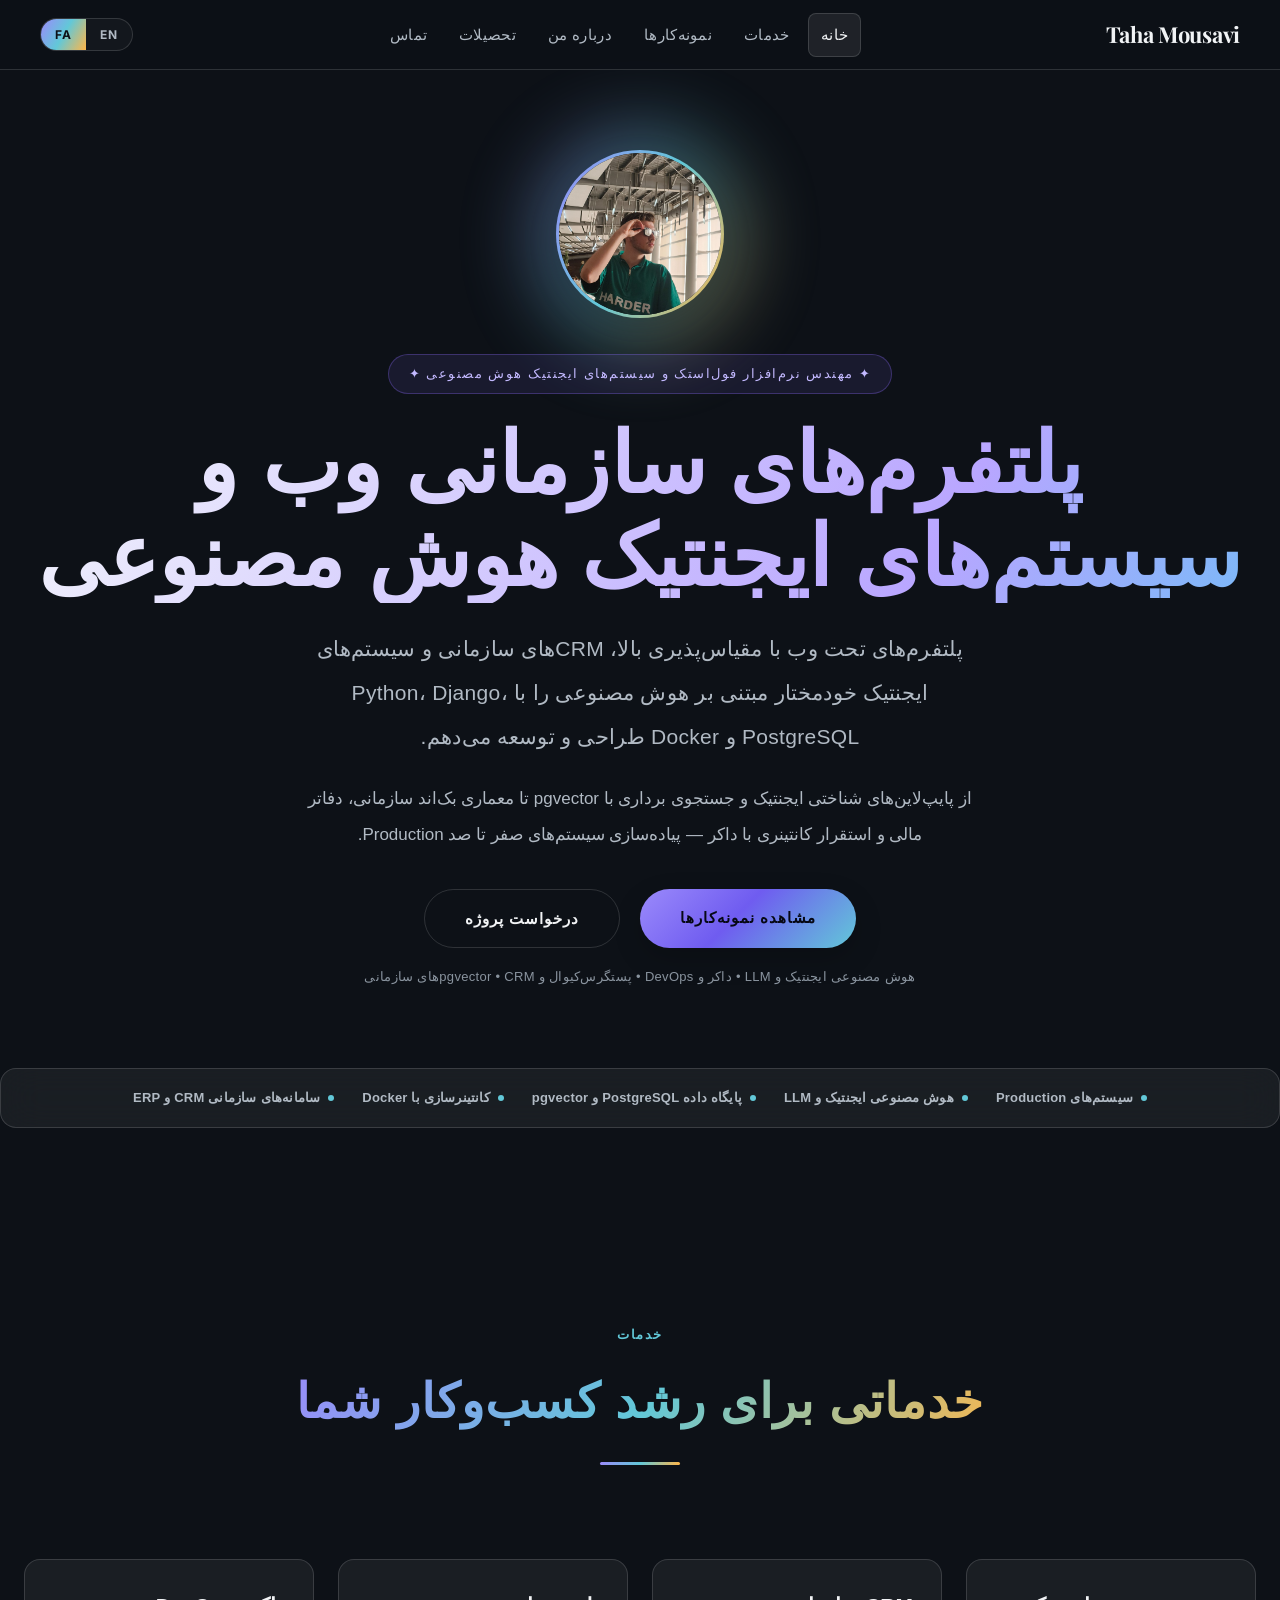
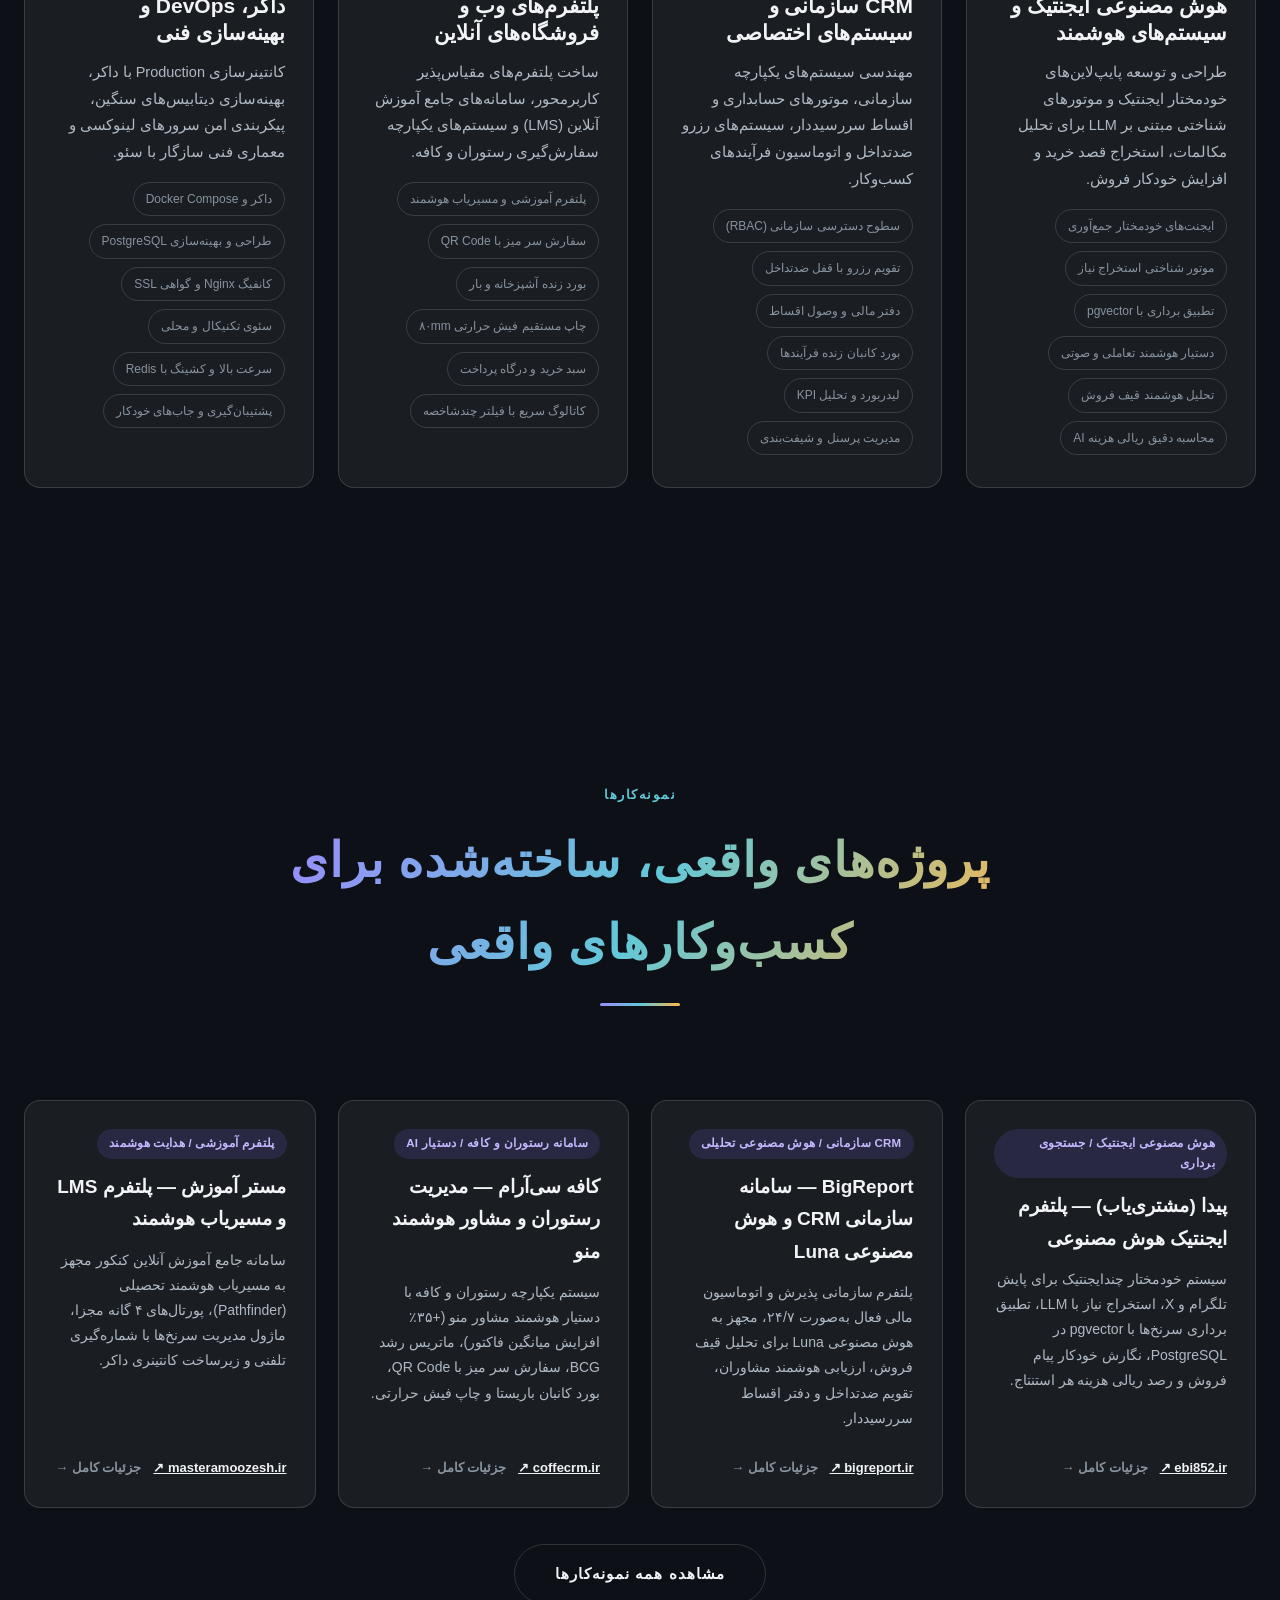
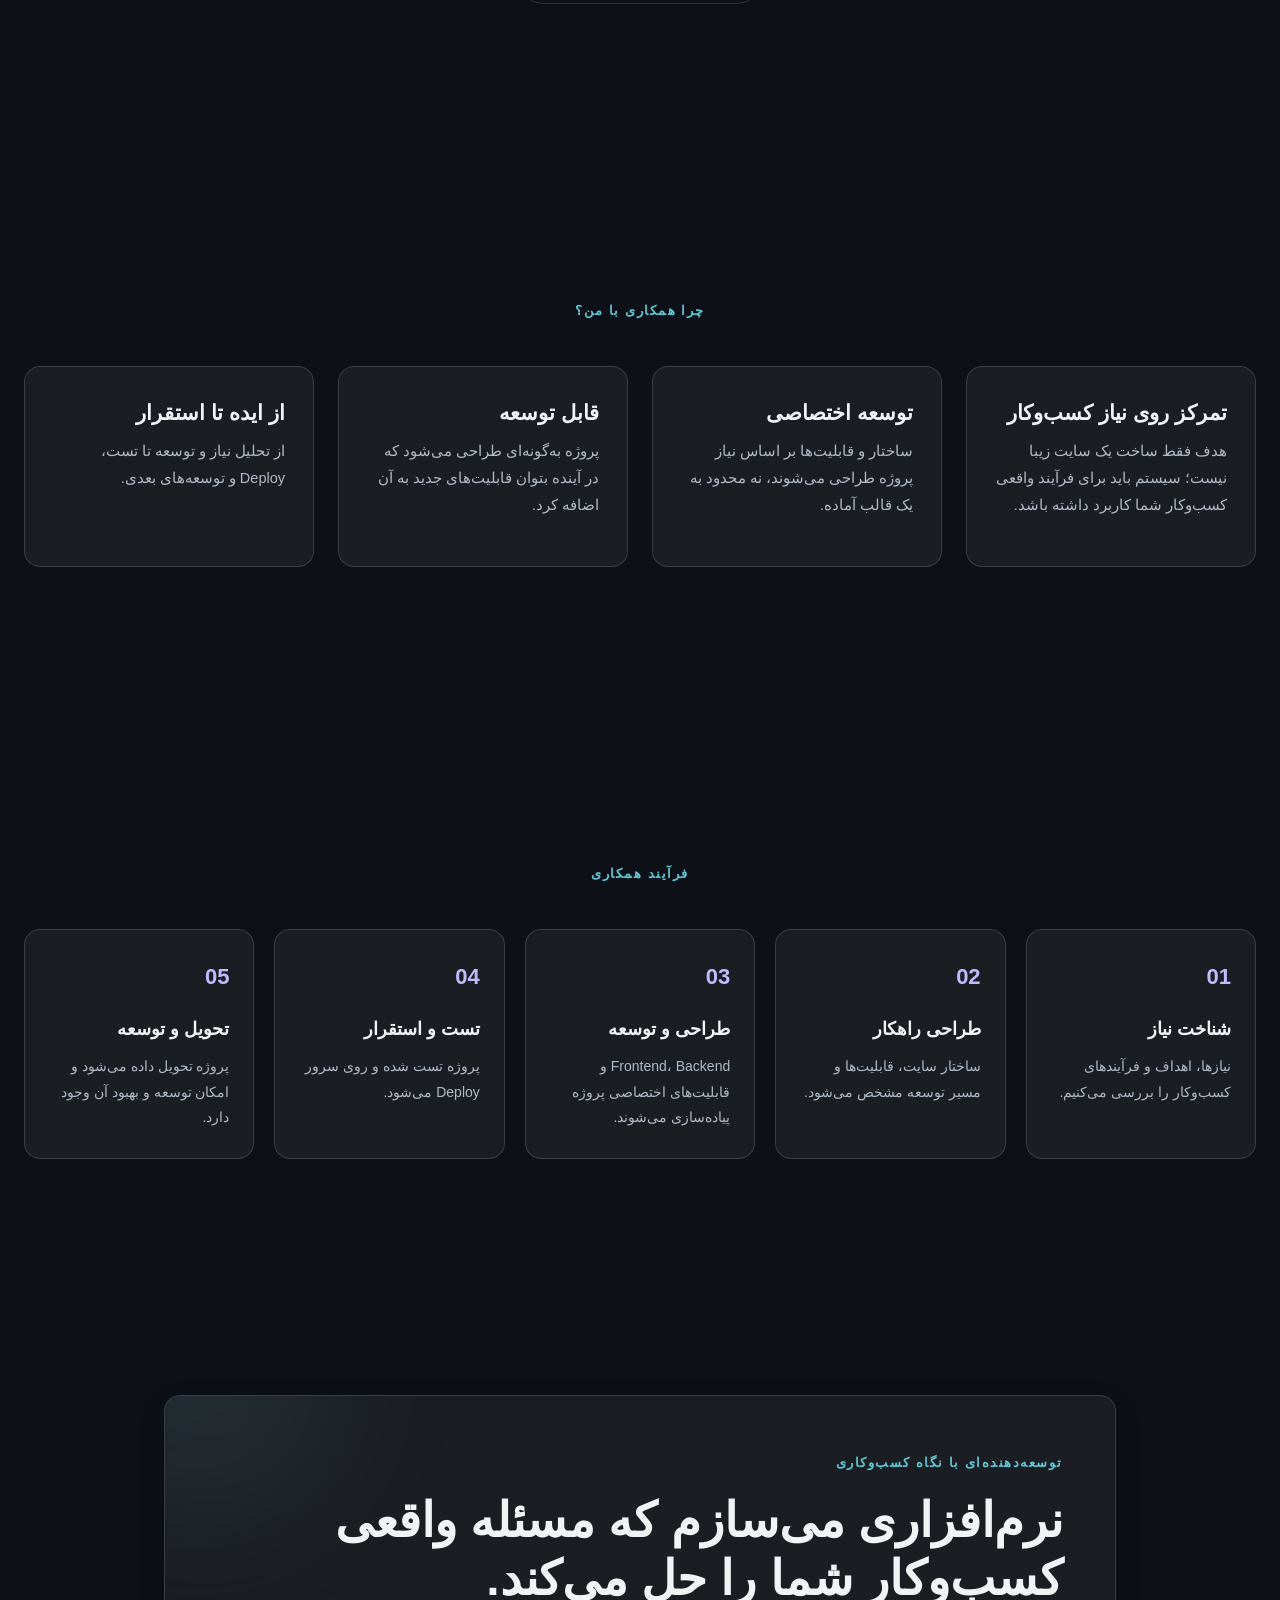
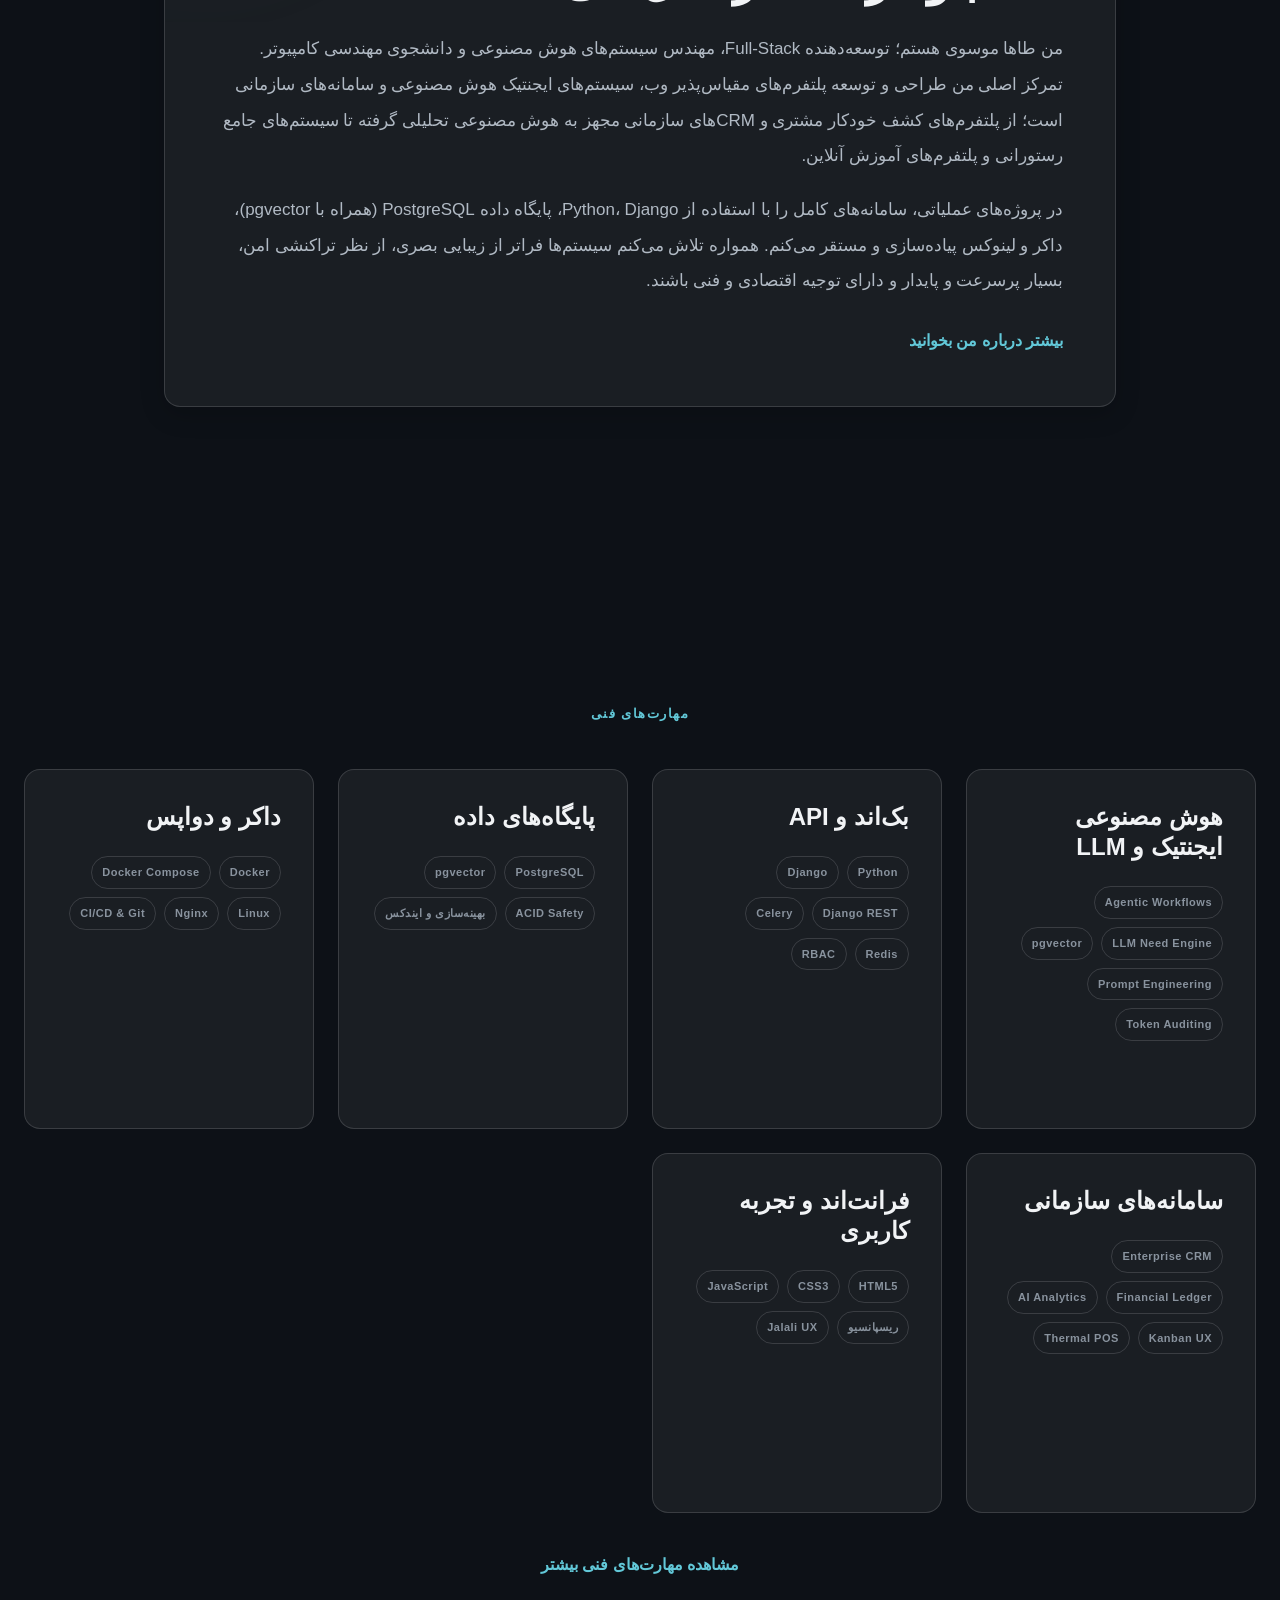
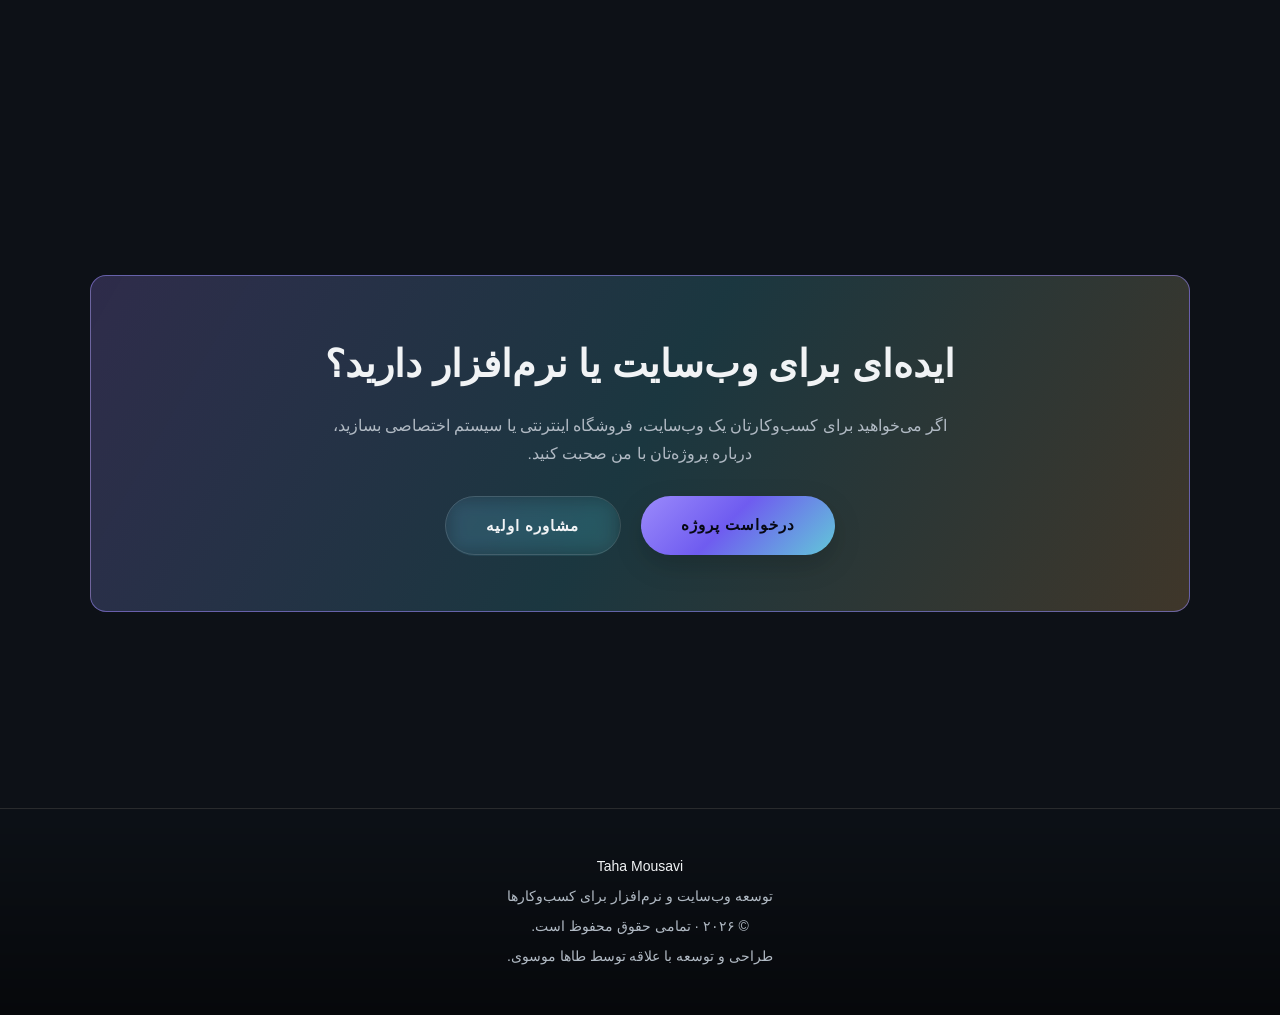
==== commit a2e8ee10: "feat: add Peyda (Agentic AI), CafeCRM (AI Advisor), Mr Amouzesh, revamp BigReport with Luna AI, and " ====
--- a/index.html
+++ b/index.html
@@ -8,18 +8,18 @@
   <meta name="viewport" content="width=device-width, initial-scale=1.0">
 
   <title
-    data-en="Taha Mousavi | Web & Business Software Developer"
-    data-fa="طاها موسوی | طراحی سایت و توسعه نرم‌افزار برای کسب‌وکارها">
-
-    طاها موسوی | طراحی سایت و توسعه نرم‌افزار برای کسب‌وکارها
+    data-en="Taha Mousavi | Full-Stack & Agentic AI Software Engineer"
+    data-fa="طاها موسوی | توسعه‌دهنده فول‌استک و سیستم‌های مبتنی بر هوش مصنوعی">
+
+    طاها موسوی | توسعه‌دهنده فول‌استک و سیستم‌های مبتنی بر هوش مصنوعی
 
   </title>
 
   <meta
     name="description"
-    data-en="Taha Mousavi builds e-commerce stores, corporate websites, booking systems, and custom business software (CRM, admin dashboards) with Django, PostgreSQL and JavaScript."
-    data-fa="طراحی و توسعه وب‌سایت فروشگاهی، شرکتی و سیستم‌های اختصاصی برای کسب‌وکارها با Django، PostgreSQL و JavaScript، همراه با سئو، طراحی ریسپانسیو و استقرار روی سرور."
-    content="طراحی و توسعه وب‌سایت فروشگاهی، شرکتی و سیستم‌های اختصاصی برای کسب‌وکارها با Django، PostgreSQL و JavaScript، همراه با سئو، طراحی ریسپانسیو و استقرار روی سرور.">
+    data-en="Taha Mousavi designs and builds high-scale web platforms, Agentic AI systems, enterprise CRMs, and custom business software with Python, Django, PostgreSQL, Docker, and JavaScript."
+    data-fa="طراحی و مهندسی پلتفرم‌های مقیاس‌پذیر وب، سیستم‌های ایجنتیک هوش مصنوعی، CRMهای سازمانی و نرم‌افزارهای اختصاصی با Python، Django، PostgreSQL، Docker و JavaScript."
+    content="طراحی و مهندسی پلتفرم‌های مقیاس‌پذیر وب، سیستم‌های ایجنتیک هوش مصنوعی، CRMهای سازمانی و نرم‌افزارهای اختصاصی با Python، Django، PostgreSQL، Docker و JavaScript.">
 
   <meta property="og:title" content="طاها موسوی | طراحی سایت و توسعه نرم‌افزار برای کسب‌وکارها">
   <meta property="og:description" content="سایت‌های فروشگاهی، شرکتی و سیستم‌های مدیریتی سریع، مدرن و قابل توسعه برای کسب‌وکارها.">
@@ -175,41 +175,41 @@
 
   <span
     class="hero-badge"
-    data-en="✦ Web & Business Software Developer ✦"
-    data-fa="✦ توسعه‌دهنده وب‌سایت و نرم‌افزار کسب‌وکار ✦">
-
-    ✦ توسعه‌دهنده وب‌سایت و نرم‌افزار کسب‌وکار ✦
+    data-en="✦ Full-Stack &amp; Agentic AI Software Engineer ✦"
+    data-fa="✦ مهندس نرم‌افزار فول‌استک و سیستم‌های ایجنتیک هوش مصنوعی ✦">
+
+    ✦ مهندس نرم‌افزار فول‌استک و سیستم‌های ایجنتیک هوش مصنوعی ✦
 
   </span>
 
 
   <h1
     class="hero-title"
-    data-en="Websites & Software for Businesses"
-    data-fa="وب‌سایت و نرم‌افزار برای کسب‌وکارها">
-
-    وب‌سایت و نرم‌افزار برای کسب‌وکارها
+    data-en="Enterprise Web Platforms &amp; Agentic AI Systems"
+    data-fa="پلتفرم‌های سازمانی وب و سیستم‌های ایجنتیک هوش مصنوعی">
+
+    پلتفرم‌های سازمانی وب و سیستم‌های ایجنتیک هوش مصنوعی
 
   </h1>
 
 
   <p
     class="hero-subtitle"
-    data-en="I design and build fast, modern, and scalable store, corporate, and management-system websites for businesses."
-    data-fa="سایت‌های فروشگاهی، شرکتی و سیستم‌های مدیریتی سریع، مدرن و قابل توسعه را برای کسب‌وکارها طراحی و توسعه می‌دهم.">
-
-    سایت‌های فروشگاهی، شرکتی و سیستم‌های مدیریتی سریع، مدرن و قابل توسعه را برای کسب‌وکارها طراحی و توسعه می‌دهم.
+    data-en="I engineer high-performance web platforms, enterprise CRMs, and autonomous Agentic AI systems with Python, Django, PostgreSQL, and Docker."
+    data-fa="پلتفرم‌های تحت وب با مقیاس‌پذیری بالا، CRMهای سازمانی و سیستم‌های ایجنتیک خودمختار مبتنی بر هوش مصنوعی را با Python، Django، PostgreSQL و Docker طراحی و توسعه می‌دهم.">
+
+    پلتفرم‌های تحت وب با مقیاس‌پذیری بالا، CRMهای سازمانی و سیستم‌های ایجنتیک خودمختار مبتنی بر هوش مصنوعی را با Python، Django، PostgreSQL و Docker طراحی و توسعه می‌دهم.
 
   </p>
 
 
   <p
     class="hero-intro"
-    data-en="From UI/UX design to Backend, admin panels, SEO, and server deployment — I handle everything end-to-end."
-
-    data-fa="از طراحی رابط کاربری و تجربه کاربر تا Backend، پنل مدیریت، SEO و استقرار روی سرور — همه‌چیز را یکپارچه اجرا می‌کنم.">
-
-    از طراحی رابط کاربری و تجربه کاربر تا Backend، پنل مدیریت، SEO و استقرار روی سرور — همه‌چیز را یکپارچه اجرا می‌کنم.
+    data-en="From Agentic workflows and pgvector semantic search to enterprise backends, financial ledgers, and containerized Docker deployments — delivering end-to-end production systems."
+
+    data-fa="از پایپ‌لاین‌های شناختی ایجنتیک و جستجوی برداری با pgvector تا معماری بک‌اند سازمانی، دفاتر مالی و استقرار کانتینری با داکر — پیاده‌سازی سیستم‌های صفر تا صد Production.">
+
+    از پایپ‌لاین‌های شناختی ایجنتیک و جستجوی برداری با pgvector تا معماری بک‌اند سازمانی، دفاتر مالی و استقرار کانتینری با داکر — پیاده‌سازی سیستم‌های صفر تا صد Production.
 
   </p>
 
@@ -241,9 +241,9 @@
   </div>
 
   <p style="margin-top:18px; color: var(--ink-muted); font-size: 13px; letter-spacing: 0.3px;"
-     data-en="Production Projects • Real Clients • Full-Stack Development"
-     data-fa="پروژه‌های Production • کارفرمایان واقعی • توسعه Full-Stack">
-     پروژه‌های Production • کارفرمایان واقعی • توسعه Full-Stack
+     data-en="Agentic AI &amp; LLMs • Docker &amp; DevOps • PostgreSQL &amp; pgvector • Enterprise CRMs"
+     data-fa="هوش مصنوعی ایجنتیک و LLM • داکر و DevOps • پستگرس‌کیوال و pgvector • CRMهای سازمانی">
+     هوش مصنوعی ایجنتیک و LLM • داکر و DevOps • پستگرس‌کیوال و pgvector • CRMهای سازمانی
   </p>
 
 
@@ -253,11 +253,11 @@
 <!-- ================= TRUST STRIP ================= -->
 
 <div class="trust-strip">
-  <span data-en="Production Experience" data-fa="تجربه Production">تجربه Production</span>
-  <span data-en="Real Client Projects" data-fa="پروژه‌های واقعی برای کارفرما">پروژه‌های واقعی برای کارفرما</span>
-  <span data-en="Full-Stack Development" data-fa="توسعه Full-Stack">توسعه Full-Stack</span>
-  <span data-en="Custom Business Software" data-fa="نرم‌افزار اختصاصی کسب‌وکار">نرم‌افزار اختصاصی کسب‌وکار</span>
-  <span data-en="Responsive & SEO-Friendly" data-fa="ریسپانسیو و سازگار با SEO">ریسپانسیو و سازگار با SEO</span>
+  <span data-en="Production Systems" data-fa="سیستم‌های Production">سیستم‌های Production</span>
+  <span data-en="Agentic AI &amp; LLMs" data-fa="هوش مصنوعی ایجنتیک و LLM">هوش مصنوعی ایجنتیک و LLM</span>
+  <span data-en="PostgreSQL &amp; pgvector" data-fa="پایگاه داده PostgreSQL و pgvector">پایگاه داده PostgreSQL و pgvector</span>
+  <span data-en="Docker &amp; Containerization" data-fa="کانتینرسازی با Docker">کانتینرسازی با Docker</span>
+  <span data-en="Enterprise CRMs &amp; ERP" data-fa="سامانه‌های سازمانی CRM و ERP">سامانه‌های سازمانی CRM و ERP</span>
 </div>
 
 
@@ -273,69 +273,66 @@
   <div class="services-grid">
 
     <article class="service-card">
-      <h3 data-en="Online Store" data-fa="فروشگاه اینترنتی">فروشگاه اینترنتی</h3>
-      <p data-en="Designing and developing modern, responsive online stores focused on the shopping experience, product management, and order handling."
-         data-fa="طراحی و توسعه فروشگاه‌های مدرن و ریسپانسیو با تمرکز بر تجربه خرید، مدیریت محصولات و سفارش‌ها.">
-         طراحی و توسعه فروشگاه‌های مدرن و ریسپانسیو با تمرکز بر تجربه خرید، مدیریت محصولات و سفارش‌ها.
+      <h3 data-en="Agentic AI &amp; Intelligent Systems" data-fa="هوش مصنوعی ایجنتیک و سیستم‌های هوشمند">هوش مصنوعی ایجنتیک و سیستم‌های هوشمند</h3>
+      <p data-en="Designing autonomous AI pipelines and LLM-powered cognitive engines that analyze unstructured communication, extract intent, and automate conversions."
+         data-fa="طراحی و توسعه پایپ‌لاین‌های خودمختار ایجنتیک و موتورهای شناختی مبتنی بر LLM برای تحلیل مکالمات، استخراج قصد خرید و افزایش خودکار فروش.">
+         طراحی و توسعه پایپ‌لاین‌های خودمختار ایجنتیک و موتورهای شناختی مبتنی بر LLM برای تحلیل مکالمات، استخراج قصد خرید و افزایش خودکار فروش.
       </p>
       <ul class="service-features">
-        <li data-en="Product Management" data-fa="مدیریت محصولات">مدیریت محصولات</li>
-        <li data-en="Categories & Search" data-fa="دسته‌بندی و جستجو">دسته‌بندی و جستجو</li>
-        <li data-en="Shopping Cart" data-fa="سبد خرید">سبد خرید</li>
-        <li data-en="Order Management" data-fa="ثبت سفارش">ثبت سفارش</li>
-        <li data-en="Online Payment" data-fa="پرداخت آنلاین">پرداخت آنلاین</li>
-        <li data-en="Inventory" data-fa="مدیریت موجودی">مدیریت موجودی</li>
-        <li data-en="Coupons & Discounts" data-fa="تخفیف و Coupon">تخفیف و Coupon</li>
-        <li data-en="Admin Panel" data-fa="پنل مدیریت">پنل مدیریت</li>
+        <li data-en="Autonomous AI Crawlers" data-fa="ایجنت‌های خودمختار جمع‌آوری">ایجنت‌های خودمختار جمع‌آوری</li>
+        <li data-en="LLM Need Engine &amp; Intent" data-fa="موتور شناختی استخراج نیاز">موتور شناختی استخراج نیاز</li>
+        <li data-en="PostgreSQL &amp; pgvector" data-fa="تطبیق برداری با pgvector">تطبیق برداری با pgvector</li>
+        <li data-en="Conversational Menu Advisors" data-fa="دستیار هوشمند تعاملی و صوتی">دستیار هوشمند تعاملی و صوتی</li>
+        <li data-en="AI Funnel Analytics" data-fa="تحلیل هوشمند قیف فروش">تحلیل هوشمند قیف فروش</li>
+        <li data-en="Real-Time Token Auditing" data-fa="محاسبه دقیق ریالی هزینه AI">محاسبه دقیق ریالی هزینه AI</li>
       </ul>
     </article>
 
     <article class="service-card">
-      <h3 data-en="Corporate Website" data-fa="وب‌سایت شرکتی">وب‌سایت شرکتی</h3>
-      <p data-en="Building a professional website to introduce your brand, services, products, and establish a strong online presence."
-         data-fa="ساخت وب‌سایت حرفه‌ای برای معرفی برند، خدمات، محصولات و ایجاد حضور آنلاین قدرتمند.">
-         ساخت وب‌سایت حرفه‌ای برای معرفی برند، خدمات، محصولات و ایجاد حضور آنلاین قدرتمند.
+      <h3 data-en="Enterprise CRM &amp; Business Systems" data-fa="CRM سازمانی و سیستم‌های اختصاصی">CRM سازمانی و سیستم‌های اختصاصی</h3>
+      <p data-en="Engineering mission-critical enterprise back-offices, financial ledger engines, scheduling systems, and automated operational pipelines."
+         data-fa="مهندسی سیستم‌های یکپارچه سازمانی، موتورهای حسابداری و اقساط سررسیددار، سیستم‌های رزرو ضدتداخل و اتوماسیون فرآیندهای کسب‌وکار.">
+         مهندسی سیستم‌های یکپارچه سازمانی، موتورهای حسابداری و اقساط سررسیددار، سیستم‌های رزرو ضدتداخل و اتوماسیون فرآیندهای کسب‌وکار.
       </p>
       <ul class="service-features">
-        <li data-en="Custom Design" data-fa="طراحی اختصاصی">طراحی اختصاصی</li>
-        <li data-en="Responsive Design" data-fa="Responsive Design">Responsive Design</li>
-        <li data-en="Performance" data-fa="Performance">Performance</li>
-        <li data-en="SEO" data-fa="SEO">SEO</li>
-        <li data-en="Service Pages" data-fa="صفحات خدمات">صفحات خدمات</li>
-        <li data-en="Product Showcase" data-fa="معرفی محصولات">معرفی محصولات</li>
-        <li data-en="Contact Form" data-fa="فرم تماس">فرم تماس</li>
+        <li data-en="Multi-Tier RBAC Portals" data-fa="سطوح دسترسی سازمانی (RBAC)">سطوح دسترسی سازمانی (RBAC)</li>
+        <li data-en="Transaction-Safe Scheduling" data-fa="تقویم رزرو با قفل ضدتداخل">تقویم رزرو با قفل ضدتداخل</li>
+        <li data-en="Financial Ledgers &amp; Debts" data-fa="دفتر مالی و وصول اقساط">دفتر مالی و وصول اقساط</li>
+        <li data-en="Interactive Kanban UX" data-fa="بورد کانبان زنده فرآیندها">بورد کانبان زنده فرآیندها</li>
+        <li data-en="KPI Analytics &amp; Reports" data-fa="لیدربورد و تحلیل KPI">لیدربورد و تحلیل KPI</li>
+        <li data-en="Staff &amp; Payroll Management" data-fa="مدیریت پرسنل و شیفت‌بندی">مدیریت پرسنل و شیفت‌بندی</li>
       </ul>
     </article>
 
     <article class="service-card">
-      <h3 data-en="Custom Systems" data-fa="سیستم‌های اختصاصی">سیستم‌های اختصاصی</h3>
-      <p data-en="If your business needs more than a simple website, I can design and develop the custom system you need."
-         data-fa="اگر کسب‌وکار شما فقط به یک وب‌سایت ساده نیاز ندارد، می‌توانم سیستم اختصاصی موردنیاز شما را طراحی و توسعه دهم.">
-         اگر کسب‌وکار شما فقط به یک وب‌سایت ساده نیاز ندارد، می‌توانم سیستم اختصاصی موردنیاز شما را طراحی و توسعه دهم.
+      <h3 data-en="Web Platforms &amp; Online Stores" data-fa="پلتفرم‌های وب و فروشگاه‌های آنلاین">پلتفرم‌های وب و فروشگاه‌های آنلاین</h3>
+      <p data-en="Building scalable customer-facing web platforms, educational LMS ecosystems, and omnichannel restaurant ordering systems."
+         data-fa="ساخت پلتفرم‌های مقیاس‌پذیر کاربرمحور، سامانه‌های جامع آموزش آنلاین (LMS) و سیستم‌های یکپارچه سفارش‌گیری رستوران و کافه.">
+         ساخت پلتفرم‌های مقیاس‌پذیر کاربرمحور، سامانه‌های جامع آموزش آنلاین (LMS) و سیستم‌های یکپارچه سفارش‌گیری رستوران و کافه.
       </p>
       <ul class="service-features">
-        <li data-en="CRM" data-fa="CRM">CRM</li>
-        <li data-en="Admin Panel" data-fa="پنل مدیریت">پنل مدیریت</li>
-        <li data-en="Booking System" data-fa="سیستم رزرو">سیستم رزرو</li>
-        <li data-en="Dashboard" data-fa="Dashboard">Dashboard</li>
-        <li data-en="Automation" data-fa="Automation">Automation</li>
-        <li data-en="Financial Modules" data-fa="Financial Modules">Financial Modules</li>
-        <li data-en="API Integration" data-fa="API Integration">API Integration</li>
+        <li data-en="LMS &amp; Learning Pathfinder" data-fa="پلتفرم آموزشی و مسیریاب هوشمند">پلتفرم آموزشی و مسیریاب هوشمند</li>
+        <li data-en="QR Table Ordering" data-fa="سفارش سر میز با QR Code">سفارش سر میز با QR Code</li>
+        <li data-en="Barista &amp; Kitchen Kanban" data-fa="بورد زنده آشپزخانه و بار">بورد زنده آشپزخانه و بار</li>
+        <li data-en="ESC/POS Thermal Printing" data-fa="چاپ مستقیم فیش حرارتی ۸۰mm">چاپ مستقیم فیش حرارتی ۸۰mm</li>
+        <li data-en="E-Commerce &amp; Cart Flows" data-fa="سبد خرید و درگاه پرداخت">سبد خرید و درگاه پرداخت</li>
+        <li data-en="Dynamic Product Showcase" data-fa="کاتالوگ سریع با فیلتر چندشاخصه">کاتالوگ سریع با فیلتر چندشاخصه</li>
       </ul>
     </article>
 
     <article class="service-card">
-      <h3 data-en="SEO & Optimization" data-fa="سئو و بهینه‌سازی">سئو و بهینه‌سازی</h3>
-      <p data-en="Optimizing the structure, speed, and experience of your website for search engines and users."
-         data-fa="بهینه‌سازی ساختار، سرعت و تجربه وب‌سایت برای موتورهای جستجو و کاربران.">
-         بهینه‌سازی ساختار، سرعت و تجربه وب‌سایت برای موتورهای جستجو و کاربران.
+      <h3 data-en="Docker, DevOps &amp; SEO" data-fa="داکر، DevOps و بهینه‌سازی فنی">داکر، DevOps و بهینه‌سازی فنی</h3>
+      <p data-en="Production containerization, database optimization, high-security server configurations, and performance-driven SEO architectures."
+         data-fa="کانتینرسازی Production با داکر، بهینه‌سازی دیتابیس‌های سنگین، پیکربندی امن سرورهای لینوکسی و معماری فنی سازگار با سئو.">
+         کانتینرسازی Production با داکر، بهینه‌سازی دیتابیس‌های سنگین، پیکربندی امن سرورهای لینوکسی و معماری فنی سازگار با سئو.
       </p>
       <ul class="service-features">
-        <li data-en="Technical SEO" data-fa="Technical SEO">Technical SEO</li>
-        <li data-en="Performance" data-fa="Performance">Performance</li>
-        <li data-en="Responsive" data-fa="Responsive">Responsive</li>
-        <li data-en="Local SEO" data-fa="Local SEO">Local SEO</li>
-        <li data-en="Search-Friendly Structure" data-fa="ساختار سازگار با جستجو">ساختار سازگار با جستجو</li>
+        <li data-en="Docker &amp; Docker Compose" data-fa="داکر و Docker Compose">داکر و Docker Compose</li>
+        <li data-en="PostgreSQL Optimization" data-fa="طراحی و بهینه‌سازی PostgreSQL">طراحی و بهینه‌سازی PostgreSQL</li>
+        <li data-en="Nginx Reverse Proxy &amp; SSL" data-fa="کانفیگ Nginx و گواهی SSL">کانفیگ Nginx و گواهی SSL</li>
+        <li data-en="Technical &amp; Local SEO" data-fa="سئوی تکنیکال و محلی">سئوی تکنیکال و محلی</li>
+        <li data-en="High Performance &amp; Caching" data-fa="سرعت بالا و کشینگ با Redis">سرعت بالا و کشینگ با Redis</li>
+        <li data-en="Automated Cron &amp; Backups" data-fa="پشتیبان‌گیری و جاب‌های خودکار">پشتیبان‌گیری و جاب‌های خودکار</li>
       </ul>
     </article>
 
@@ -356,30 +353,55 @@
   <div class="project-teaser-grid">
 
     <article class="project-teaser-card">
-      <span class="project-teaser-category" data-en="E-Commerce" data-fa="فروشگاه اینترنتی">فروشگاه اینترنتی</span>
-      <h3 data-en="Full-Stack E-Commerce Platform" data-fa="فروشگاه اینترنتی Full-Stack">فروشگاه اینترنتی Full-Stack</h3>
-      <p data-en="A shopping platform covering product organization, cart, and order workflow — a foundation I extend into full production stores."
-         data-fa="یک پلتفرم فروشگاهی برای نمایش محصولات، مدیریت سبد خرید و ثبت سفارش؛ پایه‌ای که برای فروشگاه‌های Production کامل توسعه می‌دهم.">
-         یک پلتفرم فروشگاهی برای نمایش محصولات، مدیریت سبد خرید و ثبت سفارش؛ پایه‌ای که برای فروشگاه‌های Production کامل توسعه می‌دهم.
-      </p>
+      <span class="project-teaser-category" data-en="Agentic AI / Vector Search" data-fa="هوش مصنوعی ایجنتیک / جستجوی برداری">هوش مصنوعی ایجنتیک / جستجوی برداری</span>
+      <h3 data-en="Peyda (Moshtari-Yab) — Agentic AI Platform" data-fa="پیدا (مشتری‌یاب) — پلتفرم ایجنتیک هوش مصنوعی">پیدا (مشتری‌یاب) — پلتفرم ایجنتیک هوش مصنوعی</h3>
+      <p data-en="Autonomous multi-agent system monitoring Telegram and X to extract buyer intent with LLMs, match leads via PostgreSQL pgvector, draft sales responses, and audit inference costs in Tomans."
+         data-fa="سیستم خودمختار چندایجنتیک برای پایش تلگرام و X، استخراج نیاز با LLM، تطبیق برداری سرنخ‌ها با pgvector در PostgreSQL، نگارش خودکار پیام فروش و رصد ریالی هزینه هر استنتاج.">
+         سیستم خودمختار چندایجنتیک برای پایش تلگرام و X، استخراج نیاز با LLM، تطبیق برداری سرنخ‌ها با pgvector در PostgreSQL، نگارش خودکار پیام فروش و رصد ریالی هزینه هر استنتاج.
+      </p>
+      <div style="margin-top:14px; display:flex; gap:12px; font-size:13px; font-weight:600;">
+        <a href="https://ebi852.ir" target="_blank" rel="noopener noreferrer" style="color:var(--brand-primary); text-decoration:underline;">ebi852.ir ↗</a>
+        <a href="portfolio.html" style="color:var(--ink-muted); text-decoration:none;" data-en="Details →" data-fa="جزئیات کامل →">جزئیات کامل →</a>
+      </div>
     </article>
 
     <article class="project-teaser-card">
-      <span class="project-teaser-category" data-en="Corporate Website" data-fa="وب‌سایت شرکتی">وب‌سایت شرکتی</span>
-      <h3 data-en="Rayka Shimi Saba — Brand Website" data-fa="رایکا شیمی صبا — وب‌سایت برند">رایکا شیمی صبا — وب‌سایت برند</h3>
-      <p data-en="Official website for a real cosmetics company: brand identity, product catalog, and a professional presence across devices."
-         data-fa="وب‌سایت رسمی یک شرکت واقعی در حوزه محصولات آرایشی؛ معرفی برند، سبد محصولات و حضور حرفه‌ای در تمام دستگاه‌ها.">
-         وب‌سایت رسمی یک شرکت واقعی در حوزه محصولات آرایشی؛ معرفی برند، سبد محصولات و حضور حرفه‌ای در تمام دستگاه‌ها.
-      </p>
+      <span class="project-teaser-category" data-en="Enterprise CRM / AI Intelligence" data-fa="CRM سازمانی / هوش مصنوعی تحلیلی">CRM سازمانی / هوش مصنوعی تحلیلی</span>
+      <h3 data-en="BigReport — Enterprise CRM &amp; AI Analytics" data-fa="BigReport — سامانه سازمانی CRM و هوش مصنوعی Luna">BigReport — سامانه سازمانی CRM و هوش مصنوعی Luna</h3>
+      <p data-en="Production admissions and financial ERP operating 24/7, featuring Luna AI sales funnel coaching, automated consultant scoring, double-booking prevention, and installment ledger."
+         data-fa="پلتفرم سازمانی پذیرش و اتوماسیون مالی فعال به‌صورت ۲۴/۷، مجهز به هوش مصنوعی Luna برای تحلیل قیف فروش، ارزیابی هوشمند مشاوران، تقویم ضدتداخل و دفتر اقساط سررسیددار.">
+         پلتفرم سازمانی پذیرش و اتوماسیون مالی فعال به‌صورت ۲۴/۷، مجهز به هوش مصنوعی Luna برای تحلیل قیف فروش، ارزیابی هوشمند مشاوران، تقویم ضدتداخل و دفتر اقساط سررسیددار.
+      </p>
+      <div style="margin-top:14px; display:flex; gap:12px; font-size:13px; font-weight:600;">
+        <a href="https://bigreport.ir" target="_blank" rel="noopener noreferrer" style="color:var(--brand-primary); text-decoration:underline;">bigreport.ir ↗</a>
+        <a href="portfolio.html" style="color:var(--ink-muted); text-decoration:none;" data-en="Details →" data-fa="جزئیات کامل →">جزئیات کامل →</a>
+      </div>
     </article>
 
     <article class="project-teaser-card">
-      <span class="project-teaser-category" data-en="CRM / Business System" data-fa="CRM و سیستم مدیریتی">CRM و سیستم مدیریتی</span>
-      <h3 data-en="BigReport — CRM & Enrollment System" data-fa="BigReport — CRM و سیستم مدیریت پذیرش و مالی">BigReport — CRM و سیستم مدیریت پذیرش و مالی</h3>
-      <p data-en="A production CRM for a real institute: role-based dashboards, sales pipeline, installment payments, and KPI analytics."
-         data-fa="یک سیستم مدیریتی اختصاصی و Production برای یک مؤسسه واقعی؛ داشبورد نقش‌محور، قیف فروش، پرداخت اقساطی و تحلیل KPI.">
-         یک سیستم مدیریتی اختصاصی و Production برای یک مؤسسه واقعی؛ داشبورد نقش‌محور، قیف فروش، پرداخت اقساطی و تحلیل KPI.
-      </p>
+      <span class="project-teaser-category" data-en="Smart Hospitality / AI Advisor" data-fa="سامانه رستوران و کافه / دستیار AI">سامانه رستوران و کافه / دستیار AI</span>
+      <h3 data-en="CafeCRM — Restaurant Management &amp; AI Advisor" data-fa="کافه سی‌آر‌ام — مدیریت رستوران و مشاور هوشمند منو">کافه سی‌آر‌ام — مدیریت رستوران و مشاور هوشمند منو</h3>
+      <p data-en="Integrated food &amp; hospitality platform with conversational AI menu advisor (+35% AOV), BCG growth matrix, QR table ordering, Barista Kanban, and 80mm thermal ESC/POS printing."
+         data-fa="سیستم یکپارچه رستوران و کافه با دستیار هوشمند مشاور منو (+۳۵٪ افزایش میانگین فاکتور)، ماتریس رشد BCG، سفارش سر میز با QR Code، بورد کانبان باریستا و چاپ فیش حرارتی.">
+         سیستم یکپارچه رستوران و کافه با دستیار هوشمند مشاور منو (+۳۵٪ افزایش میانگین فاکتور)، ماتریس رشد BCG، سفارش سر میز با QR Code، بورد کانبان باریستا و چاپ فیش حرارتی.
+      </p>
+      <div style="margin-top:14px; display:flex; gap:12px; font-size:13px; font-weight:600;">
+        <a href="https://coffecrm.ir" target="_blank" rel="noopener noreferrer" style="color:var(--brand-primary); text-decoration:underline;">coffecrm.ir ↗</a>
+        <a href="portfolio.html" style="color:var(--ink-muted); text-decoration:none;" data-en="Details →" data-fa="جزئیات کامل →">جزئیات کامل →</a>
+      </div>
+    </article>
+
+    <article class="project-teaser-card">
+      <span class="project-teaser-category" data-en="EdTech / Smart Guidance" data-fa="پلتفرم آموزشی / هدایت هوشمند">پلتفرم آموزشی / هدایت هوشمند</span>
+      <h3 data-en="Mr Amouzesh — LMS &amp; Smart Pathfinder" data-fa="مستر آموزش — پلتفرم LMS و مسیریاب هوشمند">مستر آموزش — پلتفرم LMS و مسیریاب هوشمند</h3>
+      <p data-en="Comprehensive Iranian Konkur e-learning platform featuring an intelligent diagnostic learning Pathfinder, multi-tier RBAC portals, leads dialing module, and Docker deployment."
+         data-fa="سامانه جامع آموزش آنلاین کنکور مجهز به مسیریاب هوشمند تحصیلی (Pathfinder)، پورتال‌های ۴ گانه مجزا، ماژول مدیریت سرنخ‌ها با شماره‌گیری تلفنی و زیرساخت کانتینری داکر.">
+         سامانه جامع آموزش آنلاین کنکور مجهز به مسیریاب هوشمند تحصیلی (Pathfinder)، پورتال‌های ۴ گانه مجزا، ماژول مدیریت سرنخ‌ها با شماره‌گیری تلفنی و زیرساخت کانتینری داکر.
+      </p>
+      <div style="margin-top:14px; display:flex; gap:12px; font-size:13px; font-weight:600;">
+        <a href="https://masteramoozesh.ir" target="_blank" rel="noopener noreferrer" style="color:var(--brand-primary); text-decoration:underline;">masteramoozesh.ir ↗</a>
+        <a href="portfolio.html" style="color:var(--ink-muted); text-decoration:none;" data-en="Details →" data-fa="جزئیات کامل →">جزئیات کامل →</a>
+      </div>
     </article>
 
   </div>
@@ -514,22 +536,22 @@
 
     <p
       class="profile-text"
-      data-en="I'm Taha Mousavi, a Full-Stack developer and Computer Engineering student. My main focus is designing and developing websites and custom software for businesses — from corporate sites and online stores to CRMs, booking systems, and admin panels."
-
-      data-fa="من طاها موسوی هستم؛ توسعه‌دهنده Full-Stack و دانشجوی مهندسی کامپیوتر. تمرکز اصلی من طراحی و توسعه وب‌سایت‌ها و نرم‌افزارهای اختصاصی برای کسب‌وکارهاست؛ از وب‌سایت‌های شرکتی و فروشگاه‌های اینترنتی گرفته تا CRM، سیستم‌های رزرو و پنل‌های مدیریتی.">
-
-      من طاها موسوی هستم؛ توسعه‌دهنده Full-Stack و دانشجوی مهندسی کامپیوتر. تمرکز اصلی من طراحی و توسعه وب‌سایت‌ها و نرم‌افزارهای اختصاصی برای کسب‌وکارهاست؛ از وب‌سایت‌های شرکتی و فروشگاه‌های اینترنتی گرفته تا CRM، سیستم‌های رزرو و پنل‌های مدیریتی.
+      data-en="I'm Taha Mousavi, a Full-Stack Software Engineer and Computer Engineering student. My primary focus is architecting production web platforms, Agentic AI systems, and enterprise back-offices — including autonomous customer discovery engines, educational CRMs with AI analytics, restaurant management platforms, and e-learning ecosystems."
+
+      data-fa="من طاها موسوی هستم؛ توسعه‌دهنده Full-Stack، مهندس سیستم‌های هوش مصنوعی و دانشجوی مهندسی کامپیوتر. تمرکز اصلی من طراحی و توسعه پلتفرم‌های مقیاس‌پذیر وب، سیستم‌های ایجنتیک هوش مصنوعی و سامانه‌های سازمانی است؛ از پلتفرم‌های کشف خودکار مشتری و CRMهای سازمانی مجهز به هوش مصنوعی تحلیلی گرفته تا سیستم‌های جامع رستورانی و پلتفرم‌های آموزش آنلاین.">
+
+      من طاها موسوی هستم؛ توسعه‌دهنده Full-Stack، مهندس سیستم‌های هوش مصنوعی و دانشجوی مهندسی کامپیوتر. تمرکز اصلی من طراحی و توسعه پلتفرم‌های مقیاس‌پذیر وب، سیستم‌های ایجنتیک هوش مصنوعی و سامانه‌های سازمانی است؛ از پلتفرم‌های کشف خودکار مشتری و CRMهای سازمانی مجهز به هوش مصنوعی تحلیلی گرفته تا سیستم‌های جامع رستورانی و پلتفرم‌های آموزش آنلاین.
 
     </p>
 
 
     <p
       class="profile-text"
-      data-en="I have built commercial websites, Django-based backend systems, and delivered SEO-aware websites for real businesses. In real projects I've worked with Django, PostgreSQL, JavaScript, and Linux, and I have experience developing and deploying production systems."
-
-      data-fa="در پروژه‌های واقعی با Django، PostgreSQL، JavaScript و Linux کار کرده‌ام و تجربه توسعه و استقرار سیستم‌های Production را نیز دارم. تلاش می‌کنم پروژه فقط از نظر ظاهری خوب نباشد؛ بلکه سریع، قابل توسعه، امن و قابل مدیریت باشد.">
-
-      در پروژه‌های واقعی با Django، PostgreSQL، JavaScript و Linux کار کرده‌ام و تجربه توسعه و استقرار سیستم‌های Production را نیز دارم. تلاش می‌کنم پروژه فقط از نظر ظاهری خوب نباشد؛ بلکه سریع، قابل توسعه، امن و قابل مدیریت باشد.
+      data-en="I engineer end-to-end production systems using Python, Django, PostgreSQL (with pgvector), Docker, and Linux. I build systems that are not just visually compelling, but transaction-safe, highly available, secure, and architected for business growth."
+
+      data-fa="در پروژه‌های عملیاتی، سامانه‌های کامل را با استفاده از Python، Django، پایگاه داده PostgreSQL (همراه با pgvector)، داکر و لینوکس پیاده‌سازی و مستقر می‌کنم. همواره تلاش می‌کنم سیستم‌ها فراتر از زیبایی بصری، از نظر تراکنشی امن، بسیار پرسرعت و پایدار و دارای توجیه اقتصادی و فنی باشند.">
+
+      در پروژه‌های عملیاتی، سامانه‌های کامل را با استفاده از Python، Django، پایگاه داده PostgreSQL (همراه با pgvector)، داکر و لینوکس پیاده‌سازی و مستقر می‌کنم. همواره تلاش می‌کنم سیستم‌ها فراتر از زیبایی بصری، از نظر تراکنشی امن، بسیار پرسرعت و پایدار و دارای توجیه اقتصادی و فنی باشند.
 
     </p>
 
@@ -562,50 +584,68 @@
   <div class="expertise-grid">
 
     <article class="expertise-card">
-      <h3 data-en="Backend" data-fa="Backend">Backend</h3>
+      <h3 data-en="Agentic AI &amp; LLMs" data-fa="هوش مصنوعی ایجنتیک و LLM">هوش مصنوعی ایجنتیک و LLM</h3>
+      <div class="tech-tags">
+        <span>Agentic Workflows</span>
+        <span>LLM Need Engine</span>
+        <span>pgvector</span>
+        <span>Prompt Engineering</span>
+        <span>Token Auditing</span>
+      </div>
+    </article>
+
+    <article class="expertise-card">
+      <h3 data-en="Backend &amp; APIs" data-fa="بک‌اند و API">بک‌اند و API</h3>
       <div class="tech-tags">
         <span>Python</span>
         <span>Django</span>
-        <span>REST APIs</span>
+        <span>Django REST</span>
+        <span>Celery</span>
+        <span>Redis</span>
+        <span>RBAC</span>
       </div>
     </article>
 
     <article class="expertise-card">
-      <h3 data-en="Frontend" data-fa="Frontend">Frontend</h3>
-      <div class="tech-tags">
-        <span>HTML</span>
-        <span>CSS</span>
-        <span>JavaScript</span>
-        <span data-en="Responsive Design" data-fa="Responsive Design">Responsive Design</span>
-      </div>
-    </article>
-
-    <article class="expertise-card">
-      <h3 data-en="Database" data-fa="پایگاه داده">پایگاه داده</h3>
+      <h3 data-en="Databases" data-fa="پایگاه‌های داده">پایگاه‌های داده</h3>
       <div class="tech-tags">
         <span>PostgreSQL</span>
-        <span data-en="Database Design" data-fa="Database Design">Database Design</span>
+        <span>pgvector</span>
+        <span>ACID Safety</span>
+        <span data-en="Indexing &amp; Optimization" data-fa="بهینه‌سازی و ایندکس">بهینه‌سازی و ایندکس</span>
       </div>
     </article>
 
     <article class="expertise-card">
-      <h3 data-en="Deployment" data-fa="استقرار">استقرار</h3>
+      <h3 data-en="DevOps &amp; Cloud" data-fa="داکر و دواپس">داکر و دواپس</h3>
       <div class="tech-tags">
+        <span>Docker</span>
+        <span>Docker Compose</span>
         <span>Linux</span>
-        <span>Docker</span>
         <span>Nginx</span>
-        <span>Git</span>
+        <span>CI/CD &amp; Git</span>
       </div>
     </article>
 
     <article class="expertise-card">
-      <h3 data-en="Business Systems" data-fa="سیستم‌های کسب‌وکار">سیستم‌های کسب‌وکار</h3>
+      <h3 data-en="Business &amp; ERP" data-fa="سامانه‌های سازمانی">سامانه‌های سازمانی</h3>
       <div class="tech-tags">
-        <span data-en="E-commerce" data-fa="E-commerce">E-commerce</span>
-        <span>CRM</span>
-        <span data-en="Booking" data-fa="Booking">Booking</span>
-        <span>Dashboards</span>
-        <span>Automation</span>
+        <span>Enterprise CRM</span>
+        <span>Financial Ledger</span>
+        <span>AI Analytics</span>
+        <span>Kanban UX</span>
+        <span>Thermal POS</span>
+      </div>
+    </article>
+
+    <article class="expertise-card">
+      <h3 data-en="Frontend &amp; UX" data-fa="فرانت‌اند و تجربه کاربری">فرانت‌اند و تجربه کاربری</h3>
+      <div class="tech-tags">
+        <span>HTML5</span>
+        <span>CSS3</span>
+        <span>JavaScript</span>
+        <span data-en="Responsive UI" data-fa="ریسپانسیو">ریسپانسیو</span>
+        <span>Jalali UX</span>
       </div>
     </article>
 
